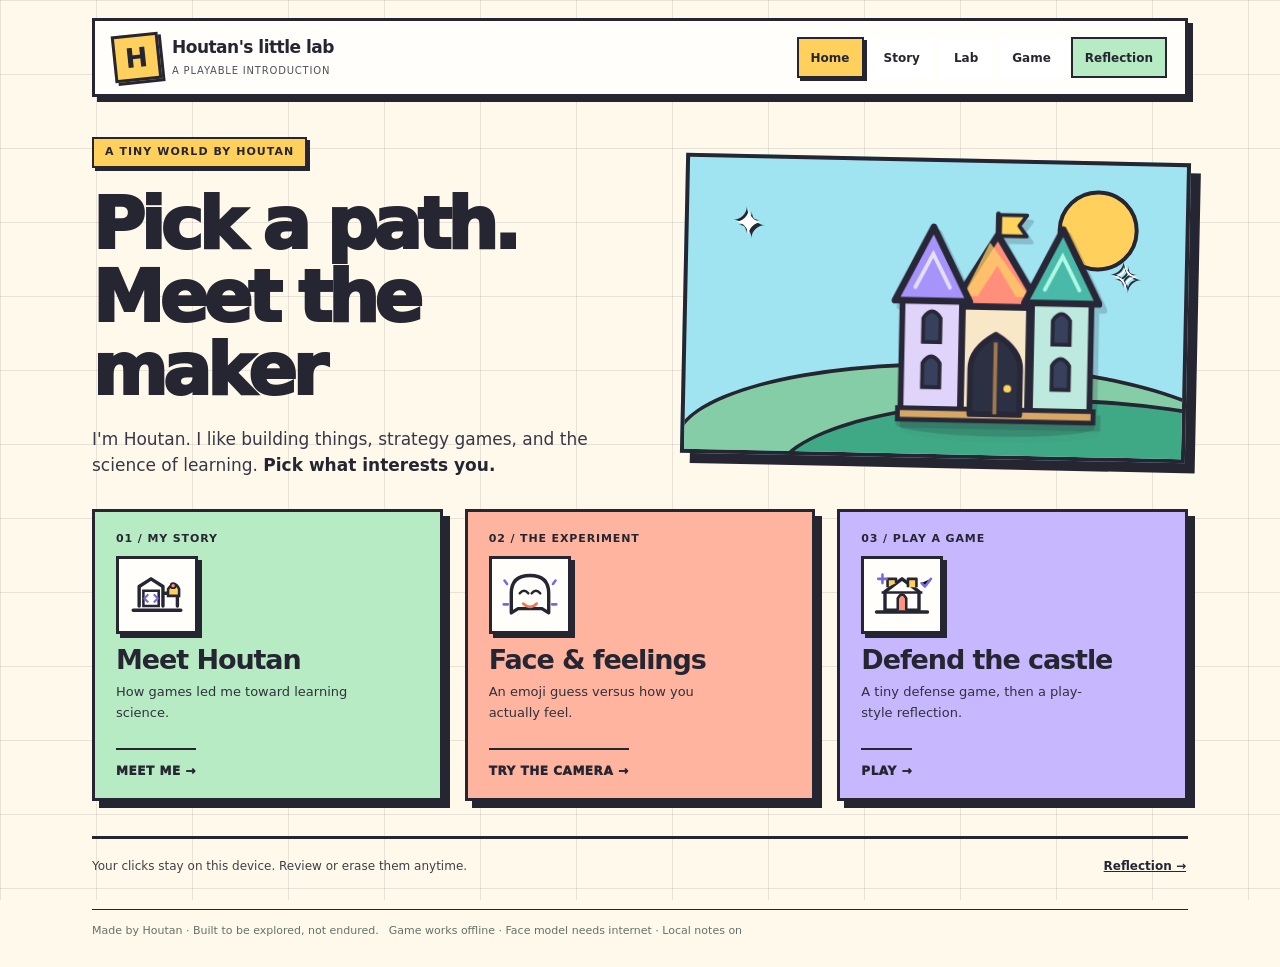
==== index.html @ 11963e97 "Publish Houtan's Little Lab" ====
<!DOCTYPE html>
<html lang="en">
 <head>
  <meta charset="utf-8"/>
  <meta content="width=device-width, initial-scale=1" name="viewport"/>
  <meta content="light" name="color-scheme"/>
  <title>
   Houtan's Little Lab | Play, Explore, Reflect
  </title>
  <!-- Base = tested game/lab styles. Theme = colors, spacing, presentation. -->
  <style>
/* BASE COMPONENTS */
:root {
    --ink:#20302b;
    --muted:#52635b;
    --paper:#f7f5ed;
    --light:#fffef9;
    --forest:#244e41;
    --grass:#6a996a;
    --cream:#fff5d1;
    --gold:#eab75e;
    --pink:#e88977;
    --sky:#bcdfe4;
    --border:#dcded2;
    --shadow:0 18px 45px rgba(36,56,40,.12)
}
* {
    box-sizing:border-box
}
html {
    scroll-behavior:smooth
}
body {
    margin:0;
    color:var(--ink);
    background:var(--paper);
    font:15px/1.5 -apple-system,BlinkMacSystemFont,"Segoe UI",Arial,sans-serif
}
button,a {
    touch-action:manipulation
}
button {
    font:inherit;
    cursor:pointer
}
button:disabled {
    opacity:.5;
    cursor:not-allowed
}
a {
    color:var(--forest);
    text-decoration-thickness:1px;
    text-underline-offset:3px
}
button:focus-visible,a:focus-visible,input:focus-visible {
    outline:3px solid #cd7b52;
    outline-offset:3px
}
button,.door,.small-card {
    transition:transform .16s ease,box-shadow .16s ease,background .16s ease
}
button:hover:not(:disabled),.door:hover {
    transform:translateY(-2px)
}
.serif {
    font-family:Georgia,"Times New Roman",serif
}
.wrap {
    max-width:1120px;
    margin:auto;
    padding:0 24px
}
.top {
    display:flex;
    align-items:center;
    justify-content:space-between;
    padding:20px 0;
    gap:14px
}
.brand {
    display:flex;
    gap:10px;
    align-items:center;
    text-decoration:none;
    color:var(--ink)
}
.monogram {
    width:40px;
    height:40px;
    border:2px solid #244e41;
    background:#e0edcf;
    border-radius:13px 14px 7px 15px;
    display:grid;
    place-items:center;
    font:700 24px Georgia;
    transform:rotate(-5deg)
}
.brand small {
    display:block;
    color:#6d776e;
    font-size:11px;
    letter-spacing:.17em;
    text-transform:uppercase
}
.brand strong {
    font-size:16px
}
.topnav {
    display:flex;
    align-items:center;
    gap:8px;
    flex-wrap:wrap
}
.topnav button {
    background:transparent;
    border:1px solid transparent;
    padding:8px 11px;
    border-radius:10px;
    font-weight:650;
    color:var(--muted);
    font-size:13px
}
.topnav button:hover {
    background:#e8eee3
}
.topnav button.active {
    background:#e2eddc;
    color:var(--forest)
}
.topnav .outline {
    border:1px solid #b9c5b6
}
.screen {
    display:none;
    animation:come .25s ease
}
.screen.active {
    display:block
}
@keyframes come {
    from {
        opacity:0;
        transform:translateY(7px)
    }
    to {
        opacity:1;
        transform:translateY(0)
    }
}
.hint {
    font-size:11px;
    font-weight:750;
    letter-spacing:.16em;
    text-transform:uppercase;
    color:#6a856c
}
.hero {
    display:grid;
    grid-template-columns:1.13fr .87fr;
    gap:18px;
    align-items:center;
    margin:30px 0 22px
}
.hero h1 {
    font:normal clamp(42px,5.5vw,70px)/1.04 Georgia,serif;
    letter-spacing:-.055em;
    margin:11px 0 17px
}
.hero p {
    font-size:17px;
    color:var(--muted);
    max-width:430px;
    margin:0
}
.hero p strong {
    color:var(--ink)
}
.postcard {
    height:215px;
    border:2px solid #376150;
    border-radius:27px 38px 22px 39px;
    background:#b4dbe1;
    position:relative;
    overflow:hidden;
    box-shadow:7px 8px 0 #e7ddba;
    transform:rotate(1.2deg)
}
.postcard .sun {
    position:absolute;
    width:75px;
    height:75px;
    border-radius:50%;
    background:#ffd58b;
    right:39px;
    top:23px;
    box-shadow:0 0 0 12px #ffd58b4a
}
.hill {
    position:absolute;
    width:115%;
    height:170px;
    border-radius:50% 50% 0 0;
    left:-10px;
    bottom:-90px;
    background:#76a879
}
.hill.two {
    left:18%;
    bottom:-112px;
    background:#3e805c
}
.fort {
    position:absolute;
    left:29%;
    bottom:40px;
    width:92px;
    height:86px;
    background:#fbebbe;
    border:3px solid #345b49;
    border-radius:5px 5px 0 0;
    box-shadow:9px 11px 0 #263e34;
    transform:rotate(-2deg)
}
.fort:before {
    content:"";
    position:absolute;
    left:13px;
    top:-25px;
    width:24px;
    height:32px;
    border:3px solid #345b49;
    background:#e99476;
    border-radius:4px
}
.fort:after {
    content:"";
    position:absolute;
    left:49px;
    top:33px;
    width:27px;
    height:47px;
    background:#345b49;
    border-radius:18px 18px 0 0
}
.flag {
    position:absolute;
    left:calc(29% + 80px);
    bottom:130px;
    border-left:3px solid #345b49;
    height:52px
}
.flag:before {
    content:"";
    position:absolute;
    top:0;
    left:0;
    width:38px;
    height:23px;
    background:#ea997d;
    clip-path:polygon(0 0,100% 0,77% 50%,100% 100%,0 100%)
}
.spark {
    position:absolute;
    color:#fff1be;
    font-size:28px;
    text-shadow:0 0 2px #d79e65
}
.spark.s1 {
    top:20px;
    left:16%
}
.spark.s2 {
    top:72px;
    right:11%
}
.cards {
    display:grid;
    grid-template-columns:repeat(3,1fr);
    gap:14px;
    margin:20px 0 12px
}
.door {
    position:relative;
    border:2px solid #425d49;
    border-radius:20px 26px 18px 22px;
    padding:19px 20px 21px;
    text-align:left;
    min-height:226px;
    display:flex;
    flex-direction:column;
    overflow:hidden;
    box-shadow:4px 5px 0 #d7d7c8;
    color:var(--ink)
}
.door.a {
    background:#e8efd6
}
.door.b {
    background:#f9e3d9
}
.door.c {
    background:#e6ecfc
}
.door:hover {
    box-shadow:7px 9px 0 #cfcfba
}
.door .num {
    font:700 12px Georgia;
    color:#4c6257;
    letter-spacing:.09em
}
.door .art {
    font:normal 52px Georgia;
    line-height:1.1;
    height:66px;
    display:flex;
    align-items:center;
    gap:10px
}
.door .art svg {
    width:68px;
    height:60px;
    overflow:visible
}
.door .heading {
    font:normal 28px/1.1 Georgia;
    margin-top:6px;
    letter-spacing:-.035em
}
.door .descr {
    color:#4e5d54;
    font-size:13px;
    margin-top:8px;
    max-width:275px;
    line-height:1.45
}
.door .go {
    font-size:12px;
    font-weight:800;
    margin-top:auto;
    padding-top:16px
}
.footstrip {
    margin:25px 0 32px;
    display:flex;
    align-items:center;
    justify-content:space-between;
    gap:10px;
    border-top:1px solid var(--border);
    padding-top:14px;
    font-size:12px;
    color:#66756b
}
.footstrip button {
    border:none;
    background:none;
    padding:2px;
    text-decoration:underline;
    color:#476455
}
.layout-head {
    margin:18px 0 20px;
    display:flex;
    justify-content:space-between;
    align-items:end;
    gap:12px
}
.layout-head h2 {
    font:normal clamp(36px,4.5vw,53px)/1.05 Georgia;
    margin:7px 0 8px;
    letter-spacing:-.04em
}
.layout-head p {
    color:var(--muted);
    max-width:660px;
    margin:0;
    font-size:14px
}
.pill {
    padding:8px 13px;
    border:1px solid #abc1ad;
    background:#e7eee2;
    border-radius:30px;
    color:#2d5a43;
    font-weight:700;
    font-size:12px
}
.btn {
    display:inline-flex;
    align-items:center;
    justify-content:center;
    gap:8px;
    min-height:42px;
    border-radius:11px;
    padding:10px 17px;
    border:1px solid #2a5444;
    background:#2b604c;
    color:white;
    font-weight:750;
    font-size:13px;
    text-decoration:none
}
.btn:hover {
    background:#184935
}
.btn.secondary {
    background:#fffef9;
    color:#284c3f;
    border:1px solid #9ead9d
}
.btn.pink {
    background:#c76d5b;
    border-color:#b76555
}
.btn.light {
    background:#f2eddc;
    color:#284c3f;
    border-color:#d3d7c7
}
.btn.small {
    min-height:35px;
    padding:7px 12px
}
.actions {
    display:flex;
    flex-wrap:wrap;
    gap:9px;
    align-items:center;
    margin:18px 0
}
.panel {
    background:#fffef9;
    border:1px solid #d8ddd0;
    border-radius:20px;
    padding:24px;
    box-shadow:0 6px 20px #263c2a09
}
.split {
    display:grid;
    grid-template-columns:1fr 1fr;
    gap:15px
}
.storygrid {
    display:grid;
    grid-template-columns:repeat(3,1fr);
    gap:12px
}
.small-card {
    border:2px solid #cbd3c7;
    border-radius:18px;
    background:white;
    padding:18px;
    position:relative
}
.small-card:nth-child(1) {
    background:#e9efdb
}
.small-card:nth-child(2) {
    background:#f7e8d9
}
.small-card:nth-child(3) {
    background:#e4eaf3
}
.small-card h3 {
    font:normal 25px Georgia;
    margin:11px 0 6px
}
.small-card p {
    color:#4f5e54;
    font-size:13px;
    line-height:1.55
}
.small-card .sticker {
    width:48px;
    height:48px;
    border-radius:16px;
    background:#fff9e5;
    border:2px solid #577c63;
    display:grid;
    place-items:center
}
.sticker svg {
    width:32px;
    height:32px
}
.small-card details {
    font-size:13px;
    margin-top:10px
}
.small-card summary {
    font-weight:800;
    color:#365a47;
    cursor:pointer
}
.small-card details p {
    margin-bottom:4px
}
.quote {
    background:#f7f0dc;
    border-left:4px solid #e3ae58;
    border-radius:5px 15px 15px 5px;
    padding:15px 19px;
    margin:18px 0;
    font:normal 19px/1.45 Georgia
}
.labgrid {
    display:grid;
    grid-template-columns:1fr .88fr;
    gap:14px
}
.camera {
    background:#243b36;
    border:6px solid #f1eadb;
    border-radius:19px;
    overflow:hidden;
    position:relative;
    aspect-ratio:4/3;
    min-height:220px;
    display:flex;
    align-items:center;
    justify-content:center;
    color:#c9d9ce
}
.camera video {
    position:absolute;
    inset:0;
    width:100%;
    height:100%;
    object-fit:cover;
    transform:scaleX(-1)
}
.camera canvas {
    position:absolute;
    inset:0;
    width:100%;
    height:100%;
    pointer-events:none
}
.camera .placeholder {
    z-index:1;
    text-align:center;
    padding:35px;
    max-width:290px
}
.camera .placeholder svg {
    width:70px;
    display:block;
    margin:0 auto 14px
}
.camera .tag {
    position:absolute;
    z-index:3;
    left:14px;
    bottom:13px;
    font-size:11px;
    background:#152621e1;
    color:#fff2cf;
    padding:6px 10px;
    border-radius:8px
}
.camera .red {
    width:7px;
    height:7px;
    border-radius:50%;
    background:#eb806d;
    display:inline-block;
    margin-right:6px
}
.choicelist {
    display:flex;
    gap:7px;
    flex-wrap:wrap;
    margin:12px 0
}
.choice {
    border:1px solid #aebbb0;
    background:#fbfcf8;
    color:#315043;
    padding:9px 13px;
    border-radius:12px;
    font-weight:700;
    font-size:13px
}
.choice.active {
    background:#d9e9d6;
    border-color:#5e8e68;
    box-shadow:inset 0 0 0 1px #59845d
}
.observation {
    min-height:90px;
    background:#ecf0e7;
    border-radius:12px;
    padding:15px;
    font-size:13px;
    color:#304a3b
}
.minor {
    font-size:12px;
    color:#62746a
}
.notice {
    font-size:12px;
    color:#516658;
    margin-top:10px
}
.game-grid {
    display:grid;
    grid-template-columns:minmax(0,1fr) 235px;
    gap:12px
}
.gamebox {
    background:#dcebbd;
    border:4px solid #49694b;
    border-radius:20px;
    overflow:hidden;
    position:relative;
    box-shadow:0 7px 0 #cfdbc4
}
.gamebox canvas {
    display:block;
    width:100%;
    aspect-ratio:9/4.65;
    background:#a7ce8b;
    cursor:crosshair
}
.side {
    padding:14px 15px;
    background:#fdf9ec;
    border:1px solid #ddd9c8;
    border-radius:18px
}
.side h3 {
    font:normal 24px Georgia;
    margin:2px 0 9px
}
.towers {
    display:grid;
    grid-template-columns:1fr;
    gap:7px
}
.tower {
    background:#fff;
    border:1.5px solid #b9c7b5;
    border-radius:10px;
    text-align:left;
    padding:8px 10px;
    display:flex;
    align-items:center;
    justify-content:space-between;
    gap:6px
}
.tower.active {
    background:#d5e9c9;
    border-color:#518256;
    box-shadow:inset 0 0 0 1px #518256
}
.tower strong {
    font-size:13px
}
.tower small {
    display:block;
    font-size:11px;
    color:#62756c
}
.counterline {
    display:flex;
    justify-content:space-between;
    gap:10px;
    flex-wrap:wrap;
    font-size:13px;
    font-weight:800;
    margin:8px 2px 14px
}
.counterline span {
    background:#e9f3e0;
    padding:7px 9px;
    border-radius:9px
}
.game-state {
    font-size:12px;
    color:#58705a;
    line-height:1.45;
    min-height:43px;
    margin-top:12px
}
.game-end {
    display:none;
    margin-top:13px;
    background:#fff3cf;
    border-radius:14px;
    padding:16px;
    border:1px solid #e3cf9d
}
.game-end.active {
    display:block
}
.endlabel {
    font-size:11px;
    font-weight:800;
    color:#775b2c;
    letter-spacing:.1em
}
.endtype {
    font:normal 28px Georgia;
    margin:3px 0 6px
}
.reportgrid {
    display:grid;
    grid-template-columns:1fr 1fr;
    gap:13px
}
.metricgrid {
    display:grid;
    grid-template-columns:repeat(3,1fr);
    gap:8px
}
.metric {
    background:#f0f2e8;
    border-radius:12px;
    padding:12px
}
.metric strong {
    display:block;
    font:normal 27px Georgia
}
.metric small {
    color:#627568;
    font-size:11px
}
.bars {
    display:grid;
    gap:10px
}
.barline {
    display:grid;
    grid-template-columns:120px 1fr 45px;
    gap:10px;
    align-items:center;
    font-size:12px
}
.track {
    height:9px;
    background:#e6e8df;
    border-radius:10px;
    overflow:hidden
}
.fill {
    height:100%;
    background:#4c7f62;
    border-radius:10px
}
.log {
    list-style:none;
    margin:0;
    padding:0;
    max-height:300px;
    overflow:auto
}
.log li {
    display:flex;
    gap:10px;
    padding:9px 4px;
    border-bottom:1px solid #e8eadf;
    font-size:12px
}
.time {
    color:#687b6e;
    font-variant-numeric:tabular-nums;
    min-width:47px
}
.labelval {
    color:#344b3c
}
.analysis {
    background:#f6f0dd;
    border:1px solid #e3d6ab;
    border-radius:14px;
    padding:16px;
    margin:16px 0;
    font-size:13px
}
.analysis h3 {
    font:normal 21px Georgia;
    margin:0 0 5px
}
.analysis p {
    margin:6px 0
}
.support {
    display:flex;
    gap:10px;
    flex-wrap:wrap;
    font-size:11px;
    color:#62726a;
    border-top:1px solid var(--border);
    padding:13px 0 28px;
    margin-top:20px
}
.support a {
    color:#506f55
}
.tagchip {
    display:inline-flex;
    border-radius:30px;
    background:#e9eddf;
    padding:4px 9px;
    font-size:11px;
    color:#5b6d5b
}
.hide {
    display:none!important
}
.standout {
    border:2px dashed #82ab89;
    background:#edf4e9;
    padding:12px;
    border-radius:12px;
    font-size:13px
}
.btnbar {
    display:flex;
    gap:9px;
    flex-wrap:wrap;
    align-items:center
}
.readout {
    background:#fff5dc;
    border:1px solid #dfcb9b;
    padding:12px 15px;
    border-radius:13px;
    margin-top:14px;
    font-size:13px
}
@media(max-width:880px) {
    .hero {
        grid-template-columns:1fr
    }
    .postcard {
        display:none
    }
    .cards,.storygrid {
        grid-template-columns:1fr
    }
    .door {
        min-height:180px
    }
    .labgrid,.reportgrid {
        grid-template-columns:1fr
    }
    .game-grid {
        grid-template-columns:1fr
    }
    .towers {
        grid-template-columns:repeat(3,1fr)
    }
    .tower {
        display:block
    }
    .top {
        align-items:start
    }
    .topnav {
        justify-content:flex-end
    }
    .topnav button {
        padding:6px 7px
    }
    .gamebox canvas {
        aspect-ratio:9/5
    }
}
@media(max-width:520px) {
    .wrap {
        padding:0 15px
    }
    .hero {
        margin:20px 0
    }
    .hero h1 {
        font-size:43px
    }
    .hero p {
        font-size:15px
    }
    .top {
        padding:14px 0;
        align-items:center
    }
    .brand small {
        font-size:9px
    }
    .brand strong {
        font-size:12px
    }
    .monogram {
        width:35px;
        height:35px
    }
    .topnav {
        gap:1px
    }
    .topnav button {
        font-size:11px;
        padding:6px 5px
    }
    .cards {
        gap:11px
    }
    .door {
        padding:15px 17px;
        min-height:168px
    }
    .door .art {
        height:48px
    }
    .door .art svg {
        height:44px;
        width:48px
    }
    .door .heading {
        font-size:26px
    }
    .layout-head h2 {
        font-size:38px
    }
    .layout-head {
        display:block
    }
    .storygrid {
        gap:9px
    }
    .small-card {
        padding:15px
    }
    .panel {
        padding:17px
    }
    .metricgrid {
        gap:5px
    }
    .metric {
        padding:9px
    }
    .metric strong {
        font-size:23px
    }
    .barline {
        grid-template-columns:90px 1fr 35px;
        gap:6px;
        font-size:11px
    }
    .towers {
        gap:5px
    }
    .tower {
        padding:7px 4px
    }
    .tower strong {
        font-size:11px
    }
    .tower small {
        font-size:10px
    }
    .counterline {
        font-size:11px
    }
    .footstrip {
        align-items:flex-start
    }
    .support {
        font-size:10px
    }
}
@media(prefers-reduced-motion:reduce) {
    *,*:before,*:after {
        animation:none!important;
        transition:none!important;
        scroll-behavior:auto!important
    }
}
/* Facial expression experiment, the model is deliberately optional. */
.camera .cam-photo {
    position:absolute;
    inset:0;
    width:100%;
    height:100%;
    object-fit:contain;
    background:#253a35
}
.camera.photo-view {
    background:#253a35
}
.photo-pick {
    display:inline-flex;
    align-items:center;
    gap:8px;
    flex-wrap:wrap;
    padding:10px 13px;
    background:#f1eee2;
    border:1px dashed #88a692;
    border-radius:11px;
    font-size:12px;
    font-weight:750;
    color:#315646;
    cursor:pointer
}
.photo-pick small {
    font-size:11px;
    font-weight:400;
    color:#607369
}
.photo-file {
    position:absolute;
    width:1px;
    height:1px;
    opacity:0;
    overflow:hidden;
    clip-path:inset(50%)
}
.photo-pick:focus-within {
    outline:3px solid #cd7b52;
    outline-offset:3px
}
.obsgrid {
    display:grid;
    grid-template-columns:repeat(3,minmax(0,1fr));
    gap:10px;
    margin-top:14px
}
.obsbox {
    border:1px solid var(--border);
    background:#fffdf7;
    border-radius:14px;
    padding:10px 12px
}
.obsbox small {
    display:block;
    color:#617268;
    font-size:11px;
    text-transform:uppercase;
    letter-spacing:.08em;
    margin-bottom:3px
}
.obsbox strong {
    font-size:14px
}
.tower .ico {
    display:inline-grid;
    place-items:center;
    width:28px;
    height:28px;
    border-radius:10px;
    background:#eef4e7;
    border:1px solid #cad8c7;
    margin-right:10px;
    font-size:18px
}
.tower span {
    display:flex;
    align-items:center
}
.expression-card {
    margin-top:10px;
    border:1px solid #b6c9b8;
    border-radius:15px;
    padding:12px 14px;
    background:#eef3e8;
    min-height:76px
}
.expression-main {
    display:flex;
    align-items:center;
    gap:12px
}
.expression-main strong {
    display:block;
    font:normal 18px Georgia,serif;
    color:#284935
}
.expression-main small {
    display:block;
    font-size:11px;
    color:#536b59;
    line-height:1.45;
    margin-top:3px
}
.expression-emoji {
    font-family:'Apple Color Emoji','Segoe UI Emoji','Noto Color Emoji',sans-serif;
    font-size:41px;
    line-height:1.1
}
.expression-bars {
    display:grid;
    gap:5px;
    margin-top:12px
}
.expression-bar {
    display:grid;
    grid-template-columns:75px 1fr 41px;
    gap:8px;
    align-items:center;
    font-size:11px;
    color:#4c6555
}
.expression-bar .rail {
    height:7px;
    border-radius:7px;
    background:#d5dfd1;
    overflow:hidden
}
.expression-bar .rail .barfill {
    height:100%;
    background:#49866b;
    border-radius:7px
}
.expression-bar b {
    text-align:right;
    font-variant-numeric:tabular-nums;
    font-weight:650
}
@media(max-width:650px) {
    .expression-main strong {
        font-size:16px
    }
    .photo-pick {
        width:100%
    }
}
/* v7: quiet editorial shell, expressive game controls; no remote UI assets. */
:root {
    --ink:#26392f;
    --forest:#284f43;
    --paper:#f6f5ef;
    --light:#fffdf9;
    --border:#e0e0d5;
    --shadow:0 12px 32px rgba(43,61,48,.07)
}
body {
    background:linear-gradient(145deg,#faf9f4 0%,#f4f6ef 48%,#f8f4e9 100%);
    color:var(--ink)
}
.wrap {
    max-width:1160px
}
.panel {
    border-radius:16px;
    box-shadow:0 8px 22px #243e2d08
}
.door {
    border-radius:18px;
    box-shadow:2px 3px 0 #e0e2d8;
    min-height:215px
}
.door:hover {
    box-shadow:4px 6px 0 #d7dbcf
}
.postcard {
    transform:none;
    border-radius:21px;
    box-shadow:5px 6px 0 #e8e5d6
}
.layout-head {
    margin-bottom:16px
}
.layout-head h2 {
    letter-spacing:-.045em
}
.counterline {
    justify-content:flex-start;
    gap:8px;
    margin:4px 0 12px
}
.counterline span {
    border:1px solid #d3decc;
    background:#edf3e7;
    padding:7px 11px;
    font-size:12px;
    font-weight:700
}
.counterline b {
    font-variant-numeric:tabular-nums
}
.game-grid {
    grid-template-columns:minmax(0,1fr) 290px;
    gap:17px;
    align-items:start
}
.gamebox {
    border:2px solid #577a62;
    border-radius:15px;
    box-shadow:0 5px 0 #d2dccb;
    background:#a9ca90;
    overflow:hidden;
    position:relative
}
.gamebox canvas {
    aspect-ratio:900/465;
    cursor:crosshair
}
.side {
    background:#fffdf8;
    border:1px solid #dcded1;
    border-radius:15px;
    padding:17px
}
.side h3 {
    font:normal 23px/1.15 Georgia;
    margin:5px 0 13px
}
.towers {
    gap:9px
}
.tower {
    min-height:78px;
    display:flex;
    text-align:left;
    border:1.5px solid #d5dccc;
    border-radius:13px;
    padding:8px 10px;
    background:#fff;
    color:#254838;
    box-shadow:0 2px 0 #e9eadf;
    gap:8px
}
.tower:hover {
    border-color:#77977d;
    background:#f8fbf4
}
.tower.active {
    background:#ecf4e7;
    border:2px solid #367c64;
    box-shadow:0 0 0 3px #cfe3d2
}
.tower .tower-body {
    display:flex;
    gap:9px;
    align-items:center;
    min-width:0;
    flex:1
}
.tower .tower-copy {
    display:flex;
    flex-direction:column;
    align-items:flex-start;
    gap:2px
}
.tower strong {
    font:700 13px/1.2 -apple-system,BlinkMacSystemFont,"Segoe UI",Arial,sans-serif
}
.tower small {
    font-size:11px;
    line-height:1.3;
    color:#667868
}
.tower .price {
    display:block;
    font-weight:800;
    font-size:13px;
    background:#f1ead6;
    border-radius:14px;
    padding:5px 8px;
    min-width:39px;
    text-align:center
}
.tower .price:before {
    content:'● ';
    color:#bf8a37;
    font-size:11px
}
.tower .tower-art {
    width:55px;
    height:58px;
    object-fit:contain;
    flex:0 0 55px;
    filter:drop-shadow(0 3px 2px #43544118)
}
.tower.unaffordable {
    background:#f8f7f3;
    opacity:.79
}
.tower.unaffordable .price {
    background:#eee5df;
    color:#8f6553
}
.tower.unaffordable:hover {
    opacity:1;
    border-color:#d29b78
}
.tower .ico {
    display:none
}
.game-state {
    padding:11px 12px;
    background:#f0f4ea;
    border-radius:10px;
    min-height:0;
    margin:12px 0 4px;
    color:#435f4d;
    font-size:12px;
    line-height:1.45
}
.game-tutorial {
    display:grid;
    grid-template-columns:repeat(3,minmax(0,1fr));
    gap:7px;
    margin:3px 0 12px
}
.guide-step {
    display:flex;
    gap:8px;
    align-items:center;
    border:1px solid #d9ded2;
    background:#fffdf8;
    border-radius:11px;
    padding:9px 10px;
    color:#667569;
    min-height:47px
}
.guide-step .step-num {
    display:grid;
    place-items:center;
    flex:0 0 23px;
    width:23px;
    height:23px;
    border-radius:50%;
    border:1px solid #c6d3c1;
    font-size:11px;
    font-weight:800;
    background:#f1f3eb
}
.guide-step .step-label {
    font-size:12px;
    font-weight:700;
    line-height:1.25
}
.guide-step.current {
    background:#ebf3e8;
    border-color:#79a087;
    color:#265944
}
.guide-step.current .step-num {
    background:#386a56;
    color:white;
    border-color:#386a56
}
.guide-step.done {
    color:#376e56
}
.guide-step.done .step-num {
    background:#d9ead9;
    color:#275a45;
    border-color:#a8c9ad
}
.gamebox .asset-loading {
    position:absolute;
    inset:0;
    display:none;
    align-items:center;
    justify-content:center;
    gap:11px;
    background:#f0f2e9ef;
    color:#3a5b49;
    font-weight:700;
    font-size:13px;
    z-index:5
}
.gamebox .asset-loading.active {
    display:flex
}
.spinner {
    display:inline-block;
    width:17px;
    height:17px;
    border:2px solid #bccbb8;
    border-top-color:#3b7b61;
    border-radius:50%;
    animation:spinning .75s linear infinite;
    flex:0 0 17px
}
@keyframes spinning {
    to {
        transform:rotate(360deg)
    }
}
.gamebox .map-tip {
    pointer-events:none;
    position:absolute;
    bottom:10px;
    left:10px;
    right:10px;
    margin:0 auto;
    width:max-content;
    max-width:calc(100% - 20px);
    background:#213e32e9;
    color:#f9f7e9;
    padding:6px 13px;
    border-radius:9px;
    font-size:11px;
    font-weight:650;
    box-shadow:0 3px 8px #0002
}
.pad-controls {
    display:flex;
    align-items:center;
    gap:7px;
    flex-wrap:wrap;
    margin:13px 0 5px
}
.pad-controls label {
    color:#5c715f;
    font-size:12px;
    font-weight:700
}
.pad-controls button {
    min-height:40px;
    min-width:40px;
    border:1px solid #a4bd9b;
    background:#fffdf8;
    border-radius:10px;
    color:#325946;
    font-weight:800;
    padding:8px 12px
}
.pad-controls button:focus-visible,.pad-controls button:hover {
    background:#e7f2e2;
    border-color:#56866b
}
.pad-controls button.occupied {
    opacity:.58;
    background:#e7e8e1
}
.game-actions-hint {
    font-size:11px;
    color:#607166;
    margin:9px 2px 0
}
.statusline {
    display:flex;
    gap:7px;
    align-items:center;
    font-size:12px;
    color:#5c7564;
    margin-top:9px
}
.status-dot {
    width:7px;
    height:7px;
    border-radius:50%;
    background:#5d9777;
    flex:none
}
.status-dot.busy {
    background:#ca965a;
    animation:pulse 1.2s ease infinite
}
@keyframes pulse {
    50% {
        opacity:.4
    }
}
.global-toast {
    position:fixed;
    z-index:100;
    bottom:24px;
    right:24px;
    max-width:min(390px,calc(100vw - 32px));
    background:#254637;
    color:#fffdf3;
    padding:13px 18px;
    border-radius:11px;
    border:1px solid #52856b;
    box-shadow:0 14px 35px #223f3333;
    font-weight:650;
    font-size:13px;
    opacity:0;
    transform:translateY(15px);
    pointer-events:none;
    transition:opacity .17s,transform .17s
}
.global-toast.show {
    opacity:1;
    transform:translateY(0)
}
.global-toast.warn {
    background:#6d4633;
    border-color:#c08a60
}
.coin-flash {
    animation:coinWarn .5s ease
}
@keyframes coinWarn {
    0%,100% {
        transform:translateX(0)
    }
    25% {
        transform:translateX(-4px)
    }
    75% {
        transform:translateX(4px)
    }
}
.model-loading {
    display:none;
    align-items:center;
    gap:10px;
    background:#fff8e9;
    border:1px solid #eed8b0;
    border-radius:12px;
    padding:13px 15px;
    margin:12px 0 0;
    color:#755c35;
    font-size:12px
}
.model-loading.active {
    display:flex
}
.model-loading strong {
    display:block;
    font-size:13px
}
.model-loading small {
    color:#7d7055;
    display:block;
    margin-top:3px
}
.camera.busy .placeholder {
    opacity:.7
}
.photo-pick {
    border-radius:11px
}
.expression-card {
    background:#f0f4ed
}
.obsgrid {
    grid-template-columns:repeat(3,minmax(0,1fr))
}
@media(max-width:900px) {
    .game-grid {
        grid-template-columns:1fr
    }
    .towers {
        grid-template-columns:repeat(3,minmax(0,1fr))
    }
    .tower {
        padding:7px;
        min-height:83px
    }
    .tower .tower-body {
        gap:6px
    }
    .tower .tower-art {
        width:48px;
        height:52px;
        flex-basis:48px
    }
    .tower .price {
        padding:4px 6px
    }
    .side {
        padding:15px
    }
    .pad-controls button {
        min-width:43px;
        min-height:43px
    }
}
@media(max-width:600px) {
    .layout-head h2 {
        font-size:34px
    }
    .layout-head .pill {
        margin-top:11px;
        display:inline-flex
    }
    .game-tutorial {
        gap:4px
    }
    .guide-step {
        padding:7px 6px;
        gap:5px
    }
    .guide-step .step-label {
        font-size:10.5px
    }
    .guide-step .step-num {
        width:21px;
        height:21px;
        flex-basis:21px
    }
    .side h3 {
        font-size:21px
    }
    .towers {
        grid-template-columns:1fr;
        gap:7px
    }
    .tower {
        min-height:66px;
        display:flex;
        padding:5px 10px
    }
    .tower .tower-art {
        width:49px;
        height:53px;
        flex-basis:49px
    }
    .tower .tower-copy {
        gap:1px
    }
    .tower strong {
        font-size:13px
    }
    .tower small {
        font-size:11px
    }
    .pad-controls {
        gap:5px
    }
    .pad-controls label {
        width:100%
    }
    .pad-controls button {
        min-width:39px;
        min-height:42px;
        padding:8px 9px
    }
    .gamebox {
        border-width:1px
    }
    .gamebox canvas {
        aspect-ratio:900/465
    }
    .global-toast {
        left:16px;
        right:16px;
        bottom:18px;
        max-width:none
    }
    .obsgrid {
        grid-template-columns:repeat(2,minmax(0,1fr))
    }
    .obsbox:last-child {
        grid-column:span 2
    }
}
@media(max-width:900px) {
    .game-grid {
        display:flex;
        flex-direction:column
    }
    .game-grid .side {
        order:0;
        width:100%
    }
    .game-grid>div:first-child {
        order:1;
        width:100%
    }
    .side #startWave {
        display:none
    }
    .mobile-wave-action {
        display:flex!important;
        gap:9px;
        margin:13px 0 4px
    }
    .mobile-wave-action .btn {
        flex:1;
        min-height:47px
    }
}
@media(min-width:901px) {
    .mobile-wave-action {
        display:none!important
    }
}
@media(prefers-reduced-motion:reduce) {
    .spinner,.status-dot.busy {
        animation:none!important
    }
}
/* v8: diagnostic strip, intentionally separate from the three-door story. */
.diag-panel {
    margin:16px 0 4px;
    padding:23px;
    border:1px solid #d7dfd4;
    border-radius:22px;
    background:#fffefa;
    box-shadow:0 5px 18px #263c2a08
}
.diag-heading {
    display:flex;
    align-items:end;
    justify-content:space-between;
    gap:18px;
    margin-bottom:14px
}
.diag-heading h3 {
    font-size:29px;
    letter-spacing:-.025em;
    font-weight:normal;
    margin:4px 0 2px
}
.diag-heading p {
    margin:0;
    max-width:600px
}
.diag-actions {
    display:flex;
    flex-direction:column;
    gap:4px;
    min-width:165px
}
.diag-actions label {
    font-size:11px;
    font-weight:750;
    color:#506757
}
.diag-actions select {
    background:#f4f6ef;
    border:1px solid #bccab8;
    color:#294a3c;
    font:600 13px inherit;
    font-family:inherit;
    font-size:13px;
    padding:9px;
    border-radius:9px
}
.diag-predictions {
    display:grid;
    grid-template-columns:1fr 1fr .65fr;
    gap:10px;
    margin-bottom:13px
}
.diag-predictions>div {
    border:1px solid #e1e3d7;
    background:#f7f8f0;
    border-radius:11px;
    padding:10px 12px
}
.diag-predictions small {
    display:block;
    font-size:10px;
    color:#64756a;
    margin-bottom:3px
}
.diag-predictions strong {
    font-size:16px;
    color:#2a4c3b
}
.diag-layout {
    display:grid;
    grid-template-columns:minmax(0,.95fr) minmax(0,1.15fr);
    gap:14px
}
.diag-breakdown,.diag-chart-box {
    min-width:0;
    border:1px solid #e1e3d8;
    border-radius:13px;
    padding:13px;
    background:#fff
}
.diag-table-head,.diagrow {
    display:grid;
    grid-template-columns:minmax(105px,1.2fr) minmax(75px,1fr) minmax(75px,1fr);
    gap:9px;
    align-items:center
}
.diag-table-head {
    font-size:10px;
    letter-spacing:.04em;
    text-transform:uppercase;
    color:#66746b;
    border-bottom:1px solid #e9eae2;
    padding-bottom:8px;
    margin-bottom:5px;
    font-weight:700
}
.diagrow {
    padding:5px 0;
    font-size:12px;
    border-bottom:1px solid #f2f2ec
}
.diagrow:last-child {
    border:0
}
.diagrow.anger-row {
    background:#fff5ed;
    border-radius:6px;
    padding:7px 5px;
    margin:0 -5px
}
.diagrow .diagside {
    display:flex;
    align-items:center;
    justify-content:space-between;
    gap:5px;
    white-space:nowrap;
    font-variant-numeric:tabular-nums
}
.diagrow .meter {
    height:5px;
    flex:1;
    background:#e8ebe4;
    overflow:hidden;
    border-radius:10px
}
.diagrow .meter i {
    height:100%;
    display:block;
    background:#c9805d;
    border-radius:10px
}
.diagrow .diagside.is-smooth .meter i {
    background:#3e8c73
}
.diagrow .diagside b {
    min-width:27px;
    text-align:right;
    font-size:11px
}
.diag-chart-title {
    display:flex;
    align-items:center;
    justify-content:space-between;
    gap:10px;
    font-size:12px
}
.diag-chart-title span {
    font-size:10px;
    color:#5d7165;
    white-space:nowrap
}
.raw-dot,.smooth-dot {
    display:inline-block;
    width:7px;
    height:7px;
    border-radius:50%;
    background:#c9805d;
    margin:0 4px 0 8px
}
.smooth-dot {
    background:#3e8c73
}
.diag-chart-box canvas {
    display:block;
    width:100%;
    height:auto;
    aspect-ratio:820/226;
    margin:10px 0 3px
}
.diag-chart-box .minor {
    line-height:1.5;
    margin:8px 0 0
}
.diag-lower {
    border-top:1px solid #e7e9df;
    margin-top:14px;
    padding-top:13px;
    display:flex;
    justify-content:space-between;
    gap:12px;
    align-items:center;
    flex-wrap:wrap
}
.diag-mark {
    display:flex;
    align-items:center;
    gap:10px;
    flex-wrap:wrap
}
.diag-mark label {
    font-size:12px;
    display:flex;
    align-items:center;
    gap:7px
}
.diag-mark input {
    width:16px;
    height:16px;
    accent-color:#315c49
}
.diag-mark small {
    font-size:11px;
    color:#5b7264
}
.diag-export {
    display:flex;
    align-items:center;
    gap:8px;
    flex-wrap:wrap
}
.diag-privacy {
    font-size:11px;
    line-height:1.5;
    color:#64766a;
    margin:11px 0 0
}
@media(max-width:880px) {
    .diag-layout {
        grid-template-columns:1fr
    }
    .diag-panel {
        padding:17px
    }
}
@media(max-width:560px) {
    .diag-heading {
        align-items:stretch;
        flex-direction:column
    }
    .diag-predictions {
        grid-template-columns:1fr 1fr
    }
    .diag-predictions>div:last-child {
        grid-column:1/-1
    }
    .diag-table-head,.diagrow {
        grid-template-columns:minmax(88px,1.2fr) minmax(64px,1fr) minmax(64px,1fr);
        gap:7px
    }
    .diagrow .diagside .meter {
        display:none
    }
    .diag-row {
        font-size:11px
    }
    .diag-lower {
        align-items:stretch
    }
    .diag-mark,.diag-export {
        width:100%
    }
    .diag-mark small {
        display:block;
        width:100%
    }
}

</style>
  <style>
/* NEO-BRUTALIST SKIN */
/*
 * HOUTAN'S LITTLE LAB — NEOBRUTALIST GAME SKIN
 * ------------------------------------------------------------
 * Start here when changing the look of the project.
 * 1. COLORS      : :root tokens
 * 2. COMPONENTS  : panels, cards, buttons
 * 3. GAME        : HUD, shop, map, tutorial
 * 4. RESPONSIVE  : bottom of this file
 * No fonts or artwork are fetched from the internet.
 */
:root {
  --ink: #252632;
  --muted: #50515e;
  --paper: #fff9ec;
  --light: #fffefa;
  --forest: #252632;
  --border: #252632;
  --gold: #ffd15c;
  --pink: #ff947e;
  --sky: #9fe4f1;
  --lilac: #c7b7ff;
  --mint: #b7ebc3;
  --white: #ffffff;
  --outline: 3px solid var(--ink);
  --shadow: 6px 6px 0 var(--ink);
}
*, *::before, *::after { box-sizing: border-box; }
html { scroll-behavior: smooth; }
body {
  margin: 0;
  font-family: 'Trebuchet MS', 'Segoe UI', system-ui, sans-serif;
  color: var(--ink);
  background-color: var(--paper);
  background-image: radial-gradient(#dcdbc9 0.85px, transparent 0.85px);
  background-size: 23px 23px;
  line-height: 1.5;
}
main { min-height: 68vh; }
button { font-family: inherit; }
button:focus-visible, a:focus-visible, input:focus-visible, summary:focus-visible {
  outline: 4px solid #5b59dd;
  outline-offset: 4px;
}
a { color: #34339c; }
.wrap { max-width: 1160px; padding-inline: clamp(16px, 3.5vw, 32px); }
.skip-link { position:absolute; left:12px; top:-120px; z-index:999; background:var(--gold); border:var(--outline); padding:12px; }
.skip-link:focus { top:12px; }
.serif { font-family: 'Trebuchet MS','Segoe UI',system-ui,sans-serif; font-weight: 900; }
.screen { animation: pop-in .18s ease both; }
@keyframes pop-in { from { opacity:0; transform:translateY(5px); } to { opacity:1; transform:translateY(0); } }

/* Navigation: one row on desktop; comfortably tappable on mobile. */
.top {
  margin-top: 18px; padding: 13px 18px;
  background: var(--light); border: var(--outline);
  box-shadow: 5px 5px 0 var(--ink);
  border-radius: 0; gap:16px;
}
.brand { gap: 12px; }
.monogram {
  width:47px; height:47px; display:grid; place-items:center;
  font: 900 27px/1 system-ui,sans-serif;
  color:var(--ink); background:var(--gold);
  border: var(--outline); border-radius: 0;
  box-shadow: 3px 3px 0 var(--ink);
  transform: rotate(-6deg);
}
.brand strong { font: 900 17px/1.15 'Trebuchet MS',system-ui,sans-serif; letter-spacing:-.03em; }
.brand small { margin-top:4px; color:var(--muted); font-size:10px; letter-spacing:.08em; }
.topnav { gap:6px; }
.topnav button {
  min-height:41px; background:#fff; color:var(--ink);
  border:2px solid transparent; border-radius:0;
  font-size:12px; font-weight:900; padding:8px 12px;
}
.topnav button:hover { background:#f0eefe; border-color:var(--ink); transform:translateY(-1px); }
.topnav button.active { background:var(--gold); color:var(--ink); border-color:var(--ink); box-shadow: 3px 3px 0 var(--ink); }
.topnav .outline { background:var(--mint); border:2px solid var(--ink); }

/* Hero and three paths */
.hero { margin: 40px 0 26px; grid-template-columns: 1.05fr .95fr; gap:32px; }
.hint {
  display:inline-block; color:var(--ink);
  font-size:11px; font-weight:900; letter-spacing:.095em;
  text-transform:uppercase;
}
.hero .hint { background:var(--gold); border:2px solid var(--ink); padding:5px 11px; box-shadow: 3px 3px 0 var(--ink); }
.hero h1 { font-family:'Trebuchet MS',system-ui,sans-serif; font-weight:950; font-size:clamp(46px,5.7vw,72px); line-height:1.02; letter-spacing:-.065em; margin:20px 0 18px; }
.hero h1 span { color:#ef775a !important; }
.hero p { color:#373845; font-size:17px; line-height:1.55; max-width:515px; }
.postcard {
  height:300px; transform:rotate(1.2deg); overflow:hidden;
  border:4px solid var(--ink); border-radius:0;
  background:#a0e3f1; box-shadow:10px 10px 0 var(--ink);
}
.postcard .sun { width:81px; height:81px; right:47px; top:25px; background:var(--gold); box-shadow:none; border:4px solid var(--ink); }
.hill { background:#84cda6; border:4px solid var(--ink); bottom:-78px; }
.hill.two { background:#3fa985; bottom:-112px; }
.hero-castle {
  position:absolute; z-index:2; display:block; height:236px; width:auto;
  left:41%; bottom:14px; filter: drop-shadow(5px 6px 0 rgba(37,38,50,.2));
  image-rendering:auto;
}
.postcard .spark { color:#fff; font-size:36px; text-shadow:3px 3px 0 var(--ink),-2px -2px 0 var(--ink); }
.postcard .spark.s1 { top:38px; left:9%; }
.postcard .spark.s2 { top:85px; right:9%; }
.cards { gap:22px; margin:30px 0 16px; }
.door {
  min-height:274px; padding:19px 20px 18px; border:var(--outline);
  border-radius:0; box-shadow:7px 7px 0 var(--ink);
  transition:transform .13s ease,box-shadow .13s ease;
}
.door.a { background:var(--mint); }
.door.b { background:var(--pink); }
.door.c { background:var(--lilac); }
.door:hover { transform:translate(-2px,-2px); box-shadow:9px 9px 0 var(--ink); }
.door:active { transform:translate(4px,4px); box-shadow:2px 2px 0 var(--ink); }
.door .num { font:900 11px/1.25 system-ui,sans-serif; color:var(--ink); letter-spacing:.08em; }
.door .art { height:77px; margin-top:6px; }
.door .art svg { width:79px; height:71px; }
.door .heading { font:900 27px/1.08 'Trebuchet MS',system-ui,sans-serif; margin:8px 0 0; letter-spacing:-.04em; }
.door .descr { color:#30313c; font-size:13px; line-height:1.55; }
.door .go { color:var(--ink); font-size:12px; font-weight:950; border-top:2px solid var(--ink); margin-top:auto; padding-top:12px; letter-spacing:.045em; }
.footstrip { border-top:3px solid var(--ink); padding-top:16px; color:#3f4048; margin-top:35px; }
.footstrip button { color:var(--ink); font-weight:800; }

/* Headings and the UI building blocks */
.layout-head { margin:34px 0 22px; align-items:center; }
.layout-head h2 { font:900 clamp(34px,4.3vw,52px)/1.08 'Trebuchet MS',system-ui,sans-serif; letter-spacing:-.055em; margin:9px 0; }
.layout-head p { font-size:14px; color:#4c4d59; line-height:1.6; }
.pill { background:var(--gold); color:var(--ink); border:2px solid var(--ink); box-shadow:3px 3px 0 var(--ink); border-radius:0; font-weight:900; font-size:11px; padding:8px 12px; white-space:nowrap; }
.btn {
  border:3px solid var(--ink); box-shadow:4px 4px 0 var(--ink);
  border-radius:0; min-height:46px; background:var(--gold); color:var(--ink);
  font-size:13px; font-weight:900; padding:10px 16px;
  transition:transform .12s ease,box-shadow .12s ease,background .12s ease;
}
.btn:hover:not(:disabled) { background:#ffe495; transform:translate(-1px,-1px); box-shadow:5px 5px 0 var(--ink); }
.btn:active:not(:disabled) { transform:translate(3px,3px); box-shadow:1px 1px 0 var(--ink); }
.btn.secondary { background:var(--white); color:var(--ink); border:3px solid var(--ink); }
.btn.light { background:var(--lilac); color:var(--ink); border:3px solid var(--ink); }
.btn.pink { background:var(--pink); color:var(--ink); border:3px solid var(--ink); }
.btn.small { min-height:42px; padding:8px 11px; }
.btn:disabled { box-shadow:none; opacity:.55; cursor:not-allowed; }
.actions { gap:13px; margin:25px 0; }
.panel, .small-card, .diag-panel, .side {
  background:var(--light); border:3px solid var(--ink);
  border-radius:0; box-shadow:var(--shadow);
}
.panel { padding:22px; }
.storygrid { gap:18px; }
.small-card { padding:20px; }
.small-card:nth-child(1) { background:#e4f5db; }
.small-card:nth-child(2) { background:#fff0db; }
.small-card:nth-child(3) { background:#e2e2ff; }
.small-card h3 { font:900 22px/1.15 'Trebuchet MS',system-ui,sans-serif; }
.small-card p { color:#43454d; line-height:1.5; }
.small-card .sticker { border:2px solid var(--ink); background:var(--white); border-radius:0; box-shadow:3px 3px 0 var(--ink); }
.small-card summary { color:var(--ink); }
.quote { background:var(--gold); border:3px solid var(--ink); border-left:9px solid var(--ink); border-radius:0; padding:15px; font:900 18px/1.45 'Trebuchet MS',system-ui,sans-serif; }
.tagchip { background:var(--mint); border:2px solid var(--ink); color:var(--ink); border-radius:0; }

/* Face lab; technical controls stay visually secondary until opened. */
.labgrid { grid-template-columns:minmax(0,1.1fr) minmax(310px,.9fr); gap:21px; }
.camera { border:3px solid var(--ink); background:#232735; border-radius:0; min-height:215px; }
.camera .tag { border:2px solid #fff; border-radius:0; font-weight:800; }
.choice { border:2px solid var(--ink); border-radius:0; background:#fff; color:var(--ink); min-height:43px; font-weight:800; }
.choice.active { background:var(--gold); border-color:var(--ink); box-shadow:3px 3px 0 var(--ink); }
.observation, .readout, .expression-card { border:2px solid var(--ink); background:#f0eaff; border-radius:0; color:var(--ink); }
.expression-card { background:#fff8df; }
.readout { background:#c9ece4; }
.obsbox { background:#fff; border:2px solid var(--ink); border-radius:0; }
.diag-disclosure { border:3px solid var(--ink); background:var(--light); border-radius:0; box-shadow:5px 5px 0 var(--ink); margin:24px 0 16px; }
.diag-disclosure > summary { color:var(--ink); font-weight:800; padding:15px 19px; }
.diag-disclosure > summary small { color:#52535b; }
.diag-disclosure .diag-panel { border:0; border-top:3px solid var(--ink); border-radius:0; box-shadow:none; padding:21px; }
.fold-panel { border:3px solid var(--ink); border-radius:0; box-shadow:5px 5px 0 var(--ink); }
.fold-panel summary { color:var(--ink); }

/* Castle defense: shop -> numbered pads -> wave. */
.counterline { gap:10px; margin-bottom:18px; }
.counterline span { background:#fff; border:2px solid var(--ink); border-radius:0; padding:9px 14px; box-shadow:3px 3px 0 var(--ink); font-size:13px; }
.counterline span:first-child { background:var(--gold); }
.counterline span:nth-child(2) { background:var(--pink); }
.counterline span:nth-child(3) { background:var(--sky); }
.counterline span:nth-child(4) { background:var(--mint); }
.game-tutorial { gap:10px; margin:19px 0; }
.guide-step { background:var(--white); border:2px solid var(--ink); border-radius:0; padding:9px 13px; box-shadow:3px 3px 0 #3b3c47; }
.guide-step.current { background:var(--gold); }
.guide-step.done { background:var(--mint); }
.step-num { background:var(--ink); color:#fff; border-radius:0; font-weight:900; }
.game-grid { grid-template-columns:minmax(0,1fr) 284px; gap:17px; align-items:start; }
.gamebox { background:#b3e5bc; border:4px solid var(--ink); border-radius:0; box-shadow:7px 7px 0 var(--ink); }
.gamebox canvas { aspect-ratio:900/465; background:#b6efbd; cursor:crosshair; }
.map-tip { background:var(--white); color:var(--ink); border:2px solid var(--ink); border-radius:0; font-size:11px; font-weight:900; box-shadow:3px 3px 0 var(--ink); }
.pad-controls { margin:15px 0 6px; }
.pad-controls label { font-weight:900; color:var(--ink); }
.pad-controls button { min-width:44px; min-height:44px; border:2px solid var(--ink); border-radius:0; color:var(--ink); background:var(--white); font-weight:900; box-shadow:2px 2px 0 var(--ink); }
.pad-controls button:hover { background:var(--gold); }
.game-actions-hint { color:#50515b; }
.side { padding:19px 15px; background:#fff4d7; }
.side h3 { font:900 23px/1.1 'Trebuchet MS',system-ui,sans-serif; margin:5px 0 18px; }
.towers { gap:10px; }
.tower { background:#fff; border:2px solid var(--ink); border-radius:0; min-height:76px; padding:8px; box-shadow:3px 3px 0 var(--ink); }
.tower:hover { background:#f5f0ff; }
.tower.active { background:var(--mint); border:3px solid var(--ink); box-shadow:4px 4px 0 var(--ink); }
.tower:active { box-shadow:1px 1px 0 var(--ink); transform:translate(2px,2px); }
.tower .tower-art { width:50px; height:59px; }
.tower .price { background:var(--gold); color:var(--ink); border:2px solid var(--ink); border-radius:0; padding:5px 7px; }
.tower small { color:#4d505a; }
.game-state { color:var(--ink); background:#fff; border:2px dashed var(--ink); padding:10px; min-height:52px; font-size:12px; }
.statusline { color:#494954; }
.game-end { background:var(--lilac); border:3px solid var(--ink); border-radius:0; box-shadow:5px 5px 0 var(--ink); padding:18px; }
.endlabel { color:var(--ink); }
.endtype { font:900 25px/1.15 'Trebuchet MS',system-ui,sans-serif; }
.asset-loading { background:#fff8df; border:2px solid var(--ink); color:var(--ink); border-radius:0; }
.global-toast { border:3px solid var(--ink); box-shadow:5px 5px 0 var(--ink); border-radius:0; background:var(--gold); color:var(--ink); }
.global-toast.warn { background:var(--pink); }

/* Reflection gets one clear takeaway and collapsible technical details. */
.reportgrid { gap:21px; }
.metricgrid { gap:14px; }
.metric { background:var(--sky); border:3px solid var(--ink); box-shadow:4px 4px 0 var(--ink); border-radius:0; padding:14px; }
.metric:nth-child(2) { background:var(--lilac); }
.metric:nth-child(3) { background:var(--mint); }
.metric strong { font:900 30px/1.1 'Trebuchet MS',system-ui,sans-serif; }
.metric small { color:var(--ink); font-weight:700; }
.analysis { background:#ffedb6; color:var(--ink); border:3px solid var(--ink); border-radius:0; box-shadow:5px 5px 0 var(--ink); padding:16px; }
.analysis h3 { font:900 21px/1.15 'Trebuchet MS',system-ui,sans-serif; }
.track { background:#fff; border:2px solid var(--ink); border-radius:0; height:14px; }
.fill { background:#7768df; border-radius:0; }
.log li { border-bottom:2px dashed #a7a7ad; }

@media (max-width:950px) {
  .hero { gap:22px; }
  .game-grid { grid-template-columns:minmax(0,1fr) 250px; }
  .labgrid { grid-template-columns:1fr; }
}
@media (max-width:800px) {
  .top { flex-wrap:wrap; }
  .topnav { width:100%; justify-content:space-between; }
  .hero { grid-template-columns:1fr; margin:29px 0; }
  .postcard { display:none; }
  .cards { grid-template-columns:1fr; gap:14px; }
  .door { min-height:0; padding:18px 19px; }
  .door .art { height:61px; }
  .door .art svg { width:62px; height:57px; }
  .door .heading { font-size:25px; }
  .door .go { padding-top:10px; }
  .storygrid { grid-template-columns:1fr; }
  .game-grid { display:flex; flex-direction:column; }
  .game-grid > aside { order:-1; width:100%; }
  .game-grid > div { width:100%; }
  .towers { grid-template-columns:repeat(3,minmax(0,1fr)); }
  .tower { display:flex; min-width:0; }
  .tower-body { min-width:0; }
  .tower-copy { min-width:0; }
  .tower .tower-art { width:44px; height:54px; }
  .reportgrid { grid-template-columns:1fr; }
}
@media (max-width:550px) {
  .wrap { padding-inline:14px; }
  .top { padding:12px; margin-top:12px; gap:10px; }
  .brand strong { font-size:16px; }
  .brand small { display:none; }
  .monogram { width:38px; height:38px; font-size:23px; }
  .topnav { display:grid; grid-template-columns:repeat(5,minmax(0,1fr)); gap:3px; }
  .topnav button { font-size:11px; padding:8px 1px; min-width:0; min-height:40px; }
  .hero { margin:24px 0; }
  .hero h1 { font-size:clamp(39px,11.5vw,55px); }
  .hero p { font-size:15px; }
  .door .art { display:none; }
  .door .heading { margin-top:14px; }
  .layout-head { margin:25px 0 19px; flex-wrap:wrap; }
  .layout-head h2 { font-size:clamp(32px,9.2vw,42px); }
  .panel,.small-card { padding:17px; }
  .game-tutorial { gap:6px; }
  .guide-step { padding:7px 5px; }
  .step-label { font-size:10px; }
  .counterline { display:grid; grid-template-columns:repeat(2,minmax(0,1fr)); }
  .counterline span { padding:7px 8px; }
  .towers { gap:6px; }
  .tower { padding:7px 4px; flex-direction:column; align-items:center; min-height:99px; text-align:center; }
  .tower .tower-body { display:flex; flex-direction:column; align-items:center; }
  .tower .tower-art { width:38px; height:45px; }
  .tower-copy strong { font-size:10px; line-height:1.05; }
  .tower-copy small { display:none; }
  .tower .price { margin-top:5px; padding:1px 5px; font-size:11px; }
  .gamebox { border-width:3px; }
  .pad-controls button { min-width:40px; min-height:41px; }
  .metricgrid { gap:7px; }
  .metric { padding:9px; }
  .metric strong { font-size:23px; }
  .metric small { font-size:10px; }
  .barline { grid-template-columns:82px 1fr 33px; gap:5px; }
  .diag-disclosure > summary { padding:13px; }
}
@media(prefers-reduced-motion:reduce) {
  html { scroll-behavior:auto; }
  *,*::before,*::after { transition-duration:.01ms!important; animation-duration:.01ms!important; }
}

/* Finish pass: make the choices read like three distinct parts of this project. */
.door {
  min-height:292px;
  padding:20px 21px 18px;
  display:flex;
  flex-direction:column;
}
.door.a { background:#b7ebc3; }
.door.b { background:#ffb49f; }
.door.c { background:#c7b7ff; }
.door .art {
  width:82px;
  height:78px;
  display:grid;
  place-items:center;
  margin:11px 0 2px;
  background:#fffefa;
  border:3px solid var(--ink);
  box-shadow:4px 4px 0 var(--ink);
}
.door .art svg { width:68px; height:58px; }
.door .heading { margin-top:9px; }
.door .descr { max-width:30ch; }
.door .go { margin-top:auto; }
.door:focus-visible { outline-offset:6px; }

/* Give the defense round a readable arcade board and a useful shop. */
.game-grid { grid-template-columns:minmax(0,1fr) 300px; gap:19px; }
.gamebox {
  background:#a9dda9;
  border-width:4px;
  box-shadow:8px 8px 0 var(--ink);
}
.gamebox canvas { aspect-ratio:900/465; }
.side {
  padding:18px;
  position:relative;
}
.side h3 { margin-bottom:13px; }
.towers { gap:11px; }
.tower {
  min-height:82px;
  padding:8px 10px;
  box-shadow:3px 3px 0 var(--ink);
}
.tower.active { transform:translate(-2px,-2px); }
.tower .tower-art { width:54px; height:61px; }
.tower .price { white-space:nowrap; }
.game-state { margin:15px 0 10px; }
.game-grid .btnbar { margin-top:14px; }
.game-tutorial { margin:21px 0 19px; }
.guide-step { flex:1; min-width:0; }
.pad-controls button { transition:transform .12s, background .12s, box-shadow .12s; }
.pad-controls button:hover:not(:disabled) { transform:translate(-1px,-1px); box-shadow:4px 4px 0 var(--ink); }
.pad-controls button.occupied { background:var(--mint); }
.game-end { margin-top:20px; }
@media (max-width:800px) {
  .door { min-height:0; }
  .door .art { display:grid; }
  .game-grid { gap:16px; }
}
@media (max-width:550px) {
  .door { padding:16px; }
  .door .art { width:58px; height:56px; margin-top:8px; }
  .door .art svg { width:48px; height:44px; }
  .door .heading { margin-top:8px; }
  .door .go { padding-top:9px; }
  .side { padding:14px 11px; }
  .tower .tower-art { width:38px; height:45px; }
}

/* Pointer-reactive tile grid: quiet by default, with one softly lit cell. */
:root { --grid-cell-w:96px; --grid-cell-h:74px; }
body {
  background-image:none;
  background-color:var(--paper);
}
.grid-overlay {
  position:fixed;
  z-index:0;
  inset:0;
  overflow:hidden;
  pointer-events:none;
  background-image:
    linear-gradient(to right, rgba(37,38,50,.105) 1px, transparent 1px),
    linear-gradient(to bottom, rgba(37,38,50,.105) 1px, transparent 1px);
  background-size:var(--grid-cell-w) var(--grid-cell-h);
}
.grid-overlay::after {
  content:"";
  position:absolute;
  left:0;
  top:0;
  width:var(--grid-cell-w);
  height:var(--grid-cell-h);
  opacity:0;
  background:linear-gradient(135deg, rgba(255,209,92,.48), rgba(183,235,195,.46));
  box-shadow:inset 0 0 0 1px rgba(37,38,50,.15);
  transform:translate(var(--hover-cell-x,-200px),var(--hover-cell-y,-200px));
  transition:opacity .16s ease,transform .09s ease-out;
}
body.has-grid-hover .grid-overlay::after { opacity:1; }
.wrap { position:relative; z-index:1; }
@media (max-width:600px) {
  :root { --grid-cell-w:72px; --grid-cell-h:64px; }
  .grid-overlay { opacity:.72; }
}
@media (prefers-reduced-motion:reduce) {
  .grid-overlay::after { transition:none; }
}

</style>
 </head>
 <body>
  <div aria-hidden="true" class="grid-overlay"></div>
  <a class="skip-link" href="#main-content">
   Skip to content
  </a>
  <div class="wrap">
   <header class="top">
    <a class="brand" data-go="home" href="#">
     <span class="monogram">
      H
     </span>
     <span>
      <strong>
       Houtan's little lab
      </strong>
      <small>
       A PLAYABLE INTRODUCTION
      </small>
     </span>
    </a>
    <nav aria-label="Main navigation" class="topnav">
     <button data-go="home">
      Home
     </button>
     <button data-go="about">
      Story
     </button>
     <button data-go="camera">
      Lab
     </button>
     <button data-go="game">
      Game
     </button>
     <button class="outline" data-go="report">
      Reflection
     </button>
    </nav>
   </header>
   <main id="main-content">
    <!-- EDIT HERE: home screen and its three choices -->
    <section class="screen active" id="home">
     <div class="hero">
      <div>
       <span class="hint">
        A tiny world by Houtan
       </span>
       <h1 class="serif">
        Pick a path.
        <br/>
        Meet the maker
       </h1>
       <p>
        I'm Houtan. I like building things, strategy games, and the science of learning.
        <strong>
         Pick what interests you.
        </strong>
       </p>
      </div>
      <div aria-hidden="true" class="postcard">
       <div class="sun">
       </div>
       <div class="hill">
       </div>
       <div class="hill two">
       </div>
       <img class="hero-castle" data-sprite="castle" alt=""/>
       <span class="spark s1">
        ✦
       </span>
       <span class="spark s2">
        ✧
       </span>
      </div>
     </div>
     <div class="cards">
      <button class="door a" data-go="about">
       <span class="num">
        01 / MY STORY
       </span>
       <span class="art">
        <svg aria-hidden="true" viewBox="0 0 80 62">
         <path d="M12 49h56M19 44V21l14-9 14 9v23M47 29h17v15" fill="none" stroke="#252632" stroke-linecap="round" stroke-linejoin="round" stroke-width="4"/>
         <path d="M24 26h18v18H24z" fill="#fffefa" stroke="#252632" stroke-width="3"/>
         <path d="m29 31-4 4 4 4m8-8 4 4-4 4" fill="none" stroke="#7768df" stroke-linecap="round" stroke-linejoin="round" stroke-width="2.5"/>
         <path d="M53 24q8-11 13 0v8H53z" fill="#ffd15c" stroke="#252632" stroke-width="3"/>
         <circle cx="59" cy="20" r="3" fill="#ff947e" stroke="#252632" stroke-width="2"/>
        </svg>
       </span>
       <span class="heading">
        Meet Houtan
       </span>
       <span class="descr">
        How games led me toward learning science.
       </span>
       <span class="go">
        MEET ME →
       </span>
      </button>
      <button class="door b" data-go="camera">
       <span class="num">
        02 / THE EXPERIMENT
       </span>
       <span class="art">
        <svg aria-hidden="true" viewBox="0 0 80 62">
         <path d="M18 52V29Q18 8 40 8t22 21v23l-8-5H26z" fill="#fffefa" stroke="#252632" stroke-width="4" stroke-linejoin="round"/>
         <path d="M28 29q5-6 10 0m4 0q5-6 10 0" fill="none" stroke="#252632" stroke-width="3" stroke-linecap="round"/>
         <path d="M32 41q8 8 16 0" fill="none" stroke="#ef775a" stroke-width="3" stroke-linecap="round"/>
         <path d="m10 14 3 4m54 0 3-4M9 42h5m52 0h5" stroke="#7768df" stroke-width="3" stroke-linecap="round"/>
        </svg>
       </span>
       <span class="heading">
        Face &amp; feelings
       </span>
       <span class="descr">
        An emoji guess versus how you actually feel.
       </span>
       <span class="go">
        TRY THE CAMERA →
       </span>
      </button>
      <button class="door c" data-go="game">
       <span class="num">
        03 / PLAY A GAME
       </span>
       <span class="art">
        <svg aria-hidden="true" viewBox="0 0 80 62">
         <path d="M10 51h60" stroke="#252632" stroke-width="4" stroke-linecap="round"/>
         <path d="M20 49V27l20-15 20 15v22z" fill="#fffefa" stroke="#252632" stroke-width="4" stroke-linejoin="round"/>
         <path d="M16 28h48M23 22V12h10v5m14 5V12h10v10" fill="#ffd15c" stroke="#252632" stroke-width="3" stroke-linejoin="round"/>
         <path d="M35 49V35q5-9 10 0v14" fill="#ff947e" stroke="#252632" stroke-width="3"/>
         <path d="M12 12h10m-5-5v10m46 0 4 4 7-9" stroke="#7768df" stroke-width="3" stroke-linecap="round" stroke-linejoin="round"/>
        </svg>
       </span>
       <span class="heading">
        Defend the castle
       </span>
       <span class="descr">
        A tiny defense game, then a play-style reflection.
       </span>
       <span class="go">
        PLAY →
       </span>
      </button>
     </div>
     <div class="footstrip">
      <span>
       Your clicks stay on this device. Review or erase them anytime.
      </span>
      <button data-go="report">
       Reflection →
      </button>
     </div>
    </section>
    <!-- EDIT HERE: your story, projects, books, and hyperlinks -->
    <section class="screen" id="about">
     <div class="layout-head">
      <div>
       <span class="hint">
        Door 01 / The story
       </span>
       <h2>
        The path that brought me here.
       </h2>
       <p>
        Not another CV. Just the experiences behind my curiosity.
       </p>
      </div>
      <span class="pill">
       1 minute, give or take
      </span>
     </div>
     <div class="storygrid">
      <div class="small-card">
       <span class="hint">
        01 / Strategy
       </span>
       <div class="sticker">
        <svg viewBox="0 0 40 40">
         <path d="M8 14h24v19H8z" fill="#dba46a" stroke="#42634c" stroke-width="2">
         </path>
         <path d="M6 11h8v8H6zm20 0h8v8h-8z" fill="#eac18a" stroke="#42634c" stroke-width="2">
         </path>
         <path d="M18 22h6v11h-6z" fill="#42634c">
         </path>
        </svg>
       </div>
       <h3>
        The gamer
       </h3>
       <p>
        #3 ELO in
        <strong>
         AtWar
        </strong>
        ; multiple #1 seasons in Gorz. Still fascinated by Factorio and chess.
       </p>
       <details data-detail="atwar">
        <summary>
         A little more
        </summary>
        <p>
         I played AtWar from 2012–2022 and competed with EPICCLAN. Strategy, rewards and patience shaped how I think.
        </p>
        <a href="https://atwar-game.com/users/profile.php?user_id=157477" rel="noopener" target="_blank">
         AtWar record ↗
        </a>
       </details>
      </div>
      <div class="small-card">
       <span class="hint">
        02 / Making
       </span>
       <div class="sticker">
        <svg viewBox="0 0 40 40">
         <rect fill="#cfebe0" height="22" rx="4" stroke="#42634c" stroke-width="2" width="26" x="7" y="9">
         </rect>
         <path d="M13 24h14M14 17h4M22 17h4" stroke="#4d8066" stroke-linecap="round" stroke-width="3">
         </path>
        </svg>
       </div>
       <h3>
        The builder
       </h3>
       <p>
        Made a
        <strong>
         gamified study timer
        </strong>
        during MSc preparation: progress heatmaps, logs and feedback.
       </p>
       <details data-detail="extension">
        <summary>
         Another thing I built
        </summary>
        <p>
         Built
         <strong>
          Udemy Course Insights
         </strong>
         to reveal courses' original creation dates. I used it myself for years.
        </p>
        <a href="https://chromewebstore.google.com/detail/udemy-course-insights/ndcegcfnihfkgknkbhhckenmfdbpfiod" rel="noopener" target="_blank">
         Chrome extension ↗
        </a>
        ·
        <a href="https://github.com/houtanrocky/chrome-extenstion-udemy-helper" rel="noopener" target="_blank">
         Code ↗
        </a>
       </details>
      </div>
      <div class="small-card">
       <span class="hint">
        03 / Why
       </span>
       <div class="sticker">
        <svg viewBox="0 0 40 40">
         <path d="M11 9h18v23l-9-4-9 4z" fill="#e8c47f" stroke="#42634c" stroke-width="2">
         </path>
         <path d="M16 16h8M16 21h7" stroke="#42634c" stroke-width="2">
         </path>
        </svg>
       </div>
       <h3>
        The learner
       </h3>
       <p>
        Reading Sweller's
        <strong>
         Cognitive Load Theory
        </strong>
        , Chou's
        <strong>
         Octalysis
        </strong>
        , and books on focus and motivation.
       </p>
       <details data-detail="curiosity">
        <summary>
         What keeps me curious
        </summary>
        <p>
         Why might the same reward energize one learner and distract another? Can we adapt responsibly to changing needs?
        </p>
       </details>
      </div>
     </div>
     <div class="quote">
      “I experienced gamification as a player, explored it as a builder, and now want to study it as a researcher.”
     </div>
     <div class="actions">
      <button class="btn" data-go="game">
       Try the mini-game →
      </button>
      <button class="btn secondary" data-go="report">
       Reflection
      </button>
      <button class="btn light" data-go="home">
       Three doors
      </button>
     </div>
    </section>
    <!-- Face Lab: display labels; model logic lives in app.js -->
    <section class="screen" id="camera">
     <div class="layout-head">
      <div>
       <span class="hint">
        Door 02 / The experiment
       </span>
       <h2>
        What can a face tell us?
       </h2>
       <p>
        Let a model guess an expression. Then compare it with your own answer.
       </p>
      </div>
      <span class="pill">
       Your choice
      </span>
     </div>
     <div class="labgrid">
      <div class="panel">
       <div class="camera" id="cameraBox">
        <img alt="Selected image analyzed locally" class="cam-photo hide" id="camPhoto"/>
        <div class="placeholder" id="camPlaceholder">
         <svg viewBox="0 0 90 70">
          <rect fill="none" height="48" rx="9" stroke="#c7d5c9" stroke-width="4" width="74" x="8" y="15">
          </rect>
          <circle cx="45" cy="39" fill="none" r="15" stroke="#eabb7c" stroke-width="4">
          </circle>
          <path d="M23 15 29 7h32l7 8" fill="none" stroke="#c7d5c9" stroke-width="4">
          </path>
         </svg>
         Camera is off.
        </div>
        <video autoplay="" class="hide" id="camVideo" muted="" playsinline="">
        </video>
        <canvas class="hide" id="camOverlay">
        </canvas>
        <div class="tag" id="camTag">
         <span class="red">
         </span>
         Camera off
        </div>
       </div>
       <div class="actions">
        <button class="btn" id="startCamera">
         Use my camera
        </button>
        <button class="btn secondary" disabled="" id="stopCamera">
         Turn camera off
        </button>
       </div>
       <label class="photo-pick" for="photoFile">
        Or try a photo
        <small>
         (no webcam needed)
        </small>
       </label>
       <input accept="image/*" aria-label="Choose a photo for facial-expression analysis" class="photo-file" id="photoFile" type="file"/>
       <div aria-live="polite" class="model-loading" id="modelLoading" role="status">
        <span class="spinner">
        </span>
        <div>
         <strong id="modelLoadingTitle">
          Preparing face analysis…
         </strong>
         <small id="modelLoadingDetail">
          Model assets are downloaded as needed.
         </small>
        </div>
       </div>
       <p aria-live="polite" class="minor" id="cameraStatus" role="status">
        Choose a camera or photo. Face models download when first used; the rest works offline.
       </p>
       <div aria-live="polite" class="expression-card" id="expressionCard">
        <div class="expression-main">
         <span class="expression-emoji" id="expressionEmoji">
          😐
         </span>
         <span>
          <strong id="expressionName">
           Waiting for an image
          </strong>
          <small id="expressionCaption">
           An expression guess is not a feeling.
          </small>
         </span>
        </div>
        <div class="expression-bars" id="expressionBars">
        </div>
       </div>
       <div class="obsgrid">
        <div class="obsbox">
         <small>
          Face angle
         </small>
         <strong id="headPose">
          Centered
         </strong>
        </div>
        <div class="obsbox">
         <small>
          Facing the screen?
         </small>
         <strong id="attentionProxy">
          Waiting
         </strong>
        </div>
        <div class="obsbox">
         <small>
          What we compare
         </small>
         <strong>
          Face · Your answer · Clicks
         </strong>
        </div>
       </div>
      </div>
      <div class="panel">
       <span class="hint">
        Your perspective
       </span>
       <h3 class="serif" style="font-size:28px;margin:8px 0 9px;font-weight:normal">
        And how do you actually feel?
       </h3>
       <p class="minor">
        Optional. You know more about your feelings than a camera does.
       </p>
       <div aria-label="Self-reported state" class="choicelist" role="group">
        <button class="choice" data-feel="curious">
         Curious
        </button>
        <button class="choice" data-feel="neutral">
         Neutral
        </button>
        <button class="choice" data-feel="uncertain">
         Uncertain
        </button>
        <button class="choice" data-feel="tired">
         Tired
        </button>
        <button class="choice" data-feel="prefer not to say">
         Prefer not to say
        </button>
       </div>
       <div class="observation" id="emotionObservation">
        Choose an answer to compare it with the model.
       </div>
       <div class="readout">
        <strong>
         Curious?
        </strong>
        Open model details below to compare the raw and averaged scores.
       </div>
       <div class="actions">
        <button class="btn secondary" data-go="report">
         See reflection →
        </button>
        <button class="btn light" data-go="home">
         Three doors
        </button>
       </div>
      </div>
     </div>
     <details class="diag-disclosure" id="advancedDiagnostics">
      <summary>
       <span>
        <strong>
         Show model details
        </strong>
        <small>
         Seven scores, anger history, and an optional export
        </small>
       </span>
       <span aria-hidden="true" class="chevron">
        ⌄
       </span>
      </summary>
      <div class="diag-panel" id="diagPanel">
       <div class="diag-heading">
        <div>
         <span class="hint">
          Model diagnostics · on this device
         </span>
         <h3 class="serif">
          Behind the emoji
         </h3>
         <p class="minor">
          Compare each model score. None tells us for certain what someone feels.
         </p>
        </div>
        <div class="diag-actions">
         <label for="diagSmoothing">
          Smoothing
         </label>
         <select aria-label="Number of frames for the moving average" id="diagSmoothing">
          <option value="1">
           Off · 1 frame
          </option>
          <option value="3">
           3 frames
          </option>
          <option selected="" value="6">
           6 frames
          </option>
         </select>
        </div>
       </div>
       <div aria-live="polite" class="diag-predictions" role="status">
        <div>
         <small>
          Instantaneous top expression
         </small>
         <strong id="diagRawTop">
          Awaiting image
         </strong>
        </div>
        <div>
         <small>
          Smoothed top expression
         </small>
         <strong id="diagSmoothTop">
          Awaiting image
         </strong>
        </div>
        <div>
         <small>
          Samples in this visit
         </small>
         <strong id="diagSampleCount">
          0
         </strong>
        </div>
       </div>
       <div class="diag-layout">
        <div class="diag-breakdown">
         <div class="diag-table-head">
          <span>
           Expression
          </span>
          <span>
           Raw
          </span>
          <span>
           Smoothed
          </span>
         </div>
         <div aria-label="All seven facial expression scores" class="diag-scores" id="diagScores">
          <p class="minor">
           Start the camera or try a photo to see the seven outputs.
          </p>
         </div>
        </div>
        <div class="diag-chart-box">
         <div class="diag-chart-title">
          <strong>
           Anger score over time
          </strong>
          <span>
           <i class="raw-dot">
           </i>
           Raw
           <i class="smooth-dot">
           </i>
           Smoothed
          </span>
         </div>
         <canvas aria-label="History of raw and smoothed angry-looking model scores, from 0 to 100 percent" height="226" id="angerChart" role="img" width="820">
         </canvas>
         <p aria-live="polite" class="minor" id="angerStats">
          No readings yet. A weak anger score can indicate model error, lighting, expression ambiguity, or a mismatch between the label and the face.
         </p>
        </div>
       </div>
       <div class="diag-lower">
        <div class="diag-mark">
         <label>
          <input id="angerIntent" type="checkbox"/>
          I am deliberately making an angry-looking face
         </label>
         <button class="btn small secondary" disabled="" id="markAnger">
          Mark this moment
         </button>
         <small id="diagMarkStatus" role="status">
          Optional test label; not a verified emotion.
         </small>
        </div>
        <div class="diag-export">
         <button class="btn small secondary" disabled="" id="downloadDiagnostics">
          Export diagnostic scores
         </button>
         <button class="btn small light" id="clearDiagnostics">
          Clear diagnostics
         </button>
        </div>
       </div>
       <p class="diag-privacy">
        Face images, video, and identifying details are
        <strong>
         not saved
        </strong>
        . De-identified scores and deliberate test labels stay in temporary memory until you export them; refreshing clears these diagnostics. Your separate game progress still uses local storage. Scores can remain sensitive even without names.
       </p>
      </div>
     </details>
    </section>
    <!-- Tower-defense game: see app.js for prices, defense settings, and graphics -->
    <section class="screen" id="game">
     <div class="layout-head">
      <div>
       <span class="hint">
        Door 03 / The mini-game
       </span>
       <h2>
        Defend the castle!
       </h2>
       <p>
        Pick a defense, build on a numbered pad, and keep the castle safe.
       </p>
      </div>
      <span class="pill">
       2 WAVES · QUICK PLAY
      </span>
     </div>
     <div class="counterline">
      <span id="coinBadge">
       Coins:
       <b id="coins">
        140
       </b>
      </span>
      <span>
       Hearts:
       <b id="lives">
        5
       </b>
      </span>
      <span>
       Wave:
       <b id="wave">
        0 / 2
       </b>
      </span>
      <span>
       Defeated:
       <b id="saved">
        0
       </b>
      </span>
     </div>
     <div aria-label="How to play" class="game-tutorial">
      <div class="guide-step current" id="guideChoose">
       <span class="step-num">
        1
       </span>
       <span class="step-label">
        Choose a defense
       </span>
      </div>
      <div class="guide-step" id="guidePlace">
       <span class="step-num">
        2
       </span>
       <span class="step-label">
        Build on a pad
       </span>
      </div>
      <div class="guide-step" id="guideDefend">
       <span class="step-num">
        3
       </span>
       <span class="step-label">
        Start the wave
       </span>
      </div>
     </div>
     <div class="game-grid">
      <div>
       <div class="gamebox">
        <canvas aria-label="Tower-defense map with numbered build pads. Select a defense and tap a build pad to place it." height="465" id="arena" role="img" width="900">
        </canvas>
        <div aria-live="polite" class="asset-loading active" id="gameAssetLoader" role="status">
         <span class="spinner">
         </span>
         <span>
          Preparing the map and defenses…
         </span>
        </div>
        <div class="map-tip" id="mapTip">
         ① Choose a defense on the right
        </div>
       </div>
       <div aria-label="Build pad controls" class="pad-controls" id="padControls">
        <label>
         Build pad
        </label>
       </div>
       <div class="mobile-wave-action" style="display:none">
        <button class="btn" id="startWaveMobile" type="button">
         Start wave 1
        </button>
       </div>
       <p class="game-actions-hint">
        Tip: you can also tap a numbered pad directly on the map.
       </p>
      </div>
      <aside class="side">
       <span class="hint">
        Pick a tower
       </span>
       <h3>
        Choose your defense
       </h3>
       <div aria-label="Available defenses" class="towers">
        <button aria-pressed="false" class="tower" data-tower="spark" type="button">
         <span class="tower-body">
          <img alt="Crystal spark defense" class="tower-art" data-sprite="spark"/>
          <span class="tower-copy">
           <strong>
            Spark crystal
           </strong>
           <small>
            Quick shots
           </small>
          </span>
         </span>
         <b class="price">
          35
         </b>
        </button>
        <button aria-pressed="false" class="tower" data-tower="compass" type="button">
         <span class="tower-body">
          <img alt="Archer lookout defense" class="tower-art" data-sprite="compass"/>
          <span class="tower-copy">
           <strong>
            Archer lookout
           </strong>
           <small>
            Long range
           </small>
          </span>
         </span>
         <b class="price">
          50
         </b>
        </button>
        <button aria-pressed="false" class="tower" data-tower="lantern" type="button">
         <span class="tower-body">
          <img alt="Glow lantern defense" class="tower-art" data-sprite="lantern"/>
          <span class="tower-copy">
           <strong>
            Glow lantern
           </strong>
           <small>
            Slows enemies
           </small>
          </span>
         </span>
         <b class="price">
          40
         </b>
        </button>
       </div>
       <div aria-live="polite" class="game-state" id="gameState" role="status">
        Select a defense, then tap a numbered pad on the map.
       </div>
       <div class="statusline">
        <span class="status-dot" id="gameReadyDot">
        </span>
        <span id="gameReadyText">
         Preparing the game artwork…
        </span>
       </div>
       <div class="btnbar">
        <button class="btn small" id="startWave">
         Start wave
        </button>
        <button class="btn small secondary" id="resetGame">
         Restart
        </button>
        <button class="btn small light" id="endGame">
         Finish now
        </button>
       </div>
      </aside>
     </div>
     <div class="game-end" id="gameEnd">
      <div class="endlabel">
       ROUND REFLECTION · PLAYFUL, NOT DIAGNOSTIC
      </div>
      <div class="endtype" id="gameType">
       Your strategy, observed
      </div>
      <p id="gameInterpret" style="margin:0 0 9px;font-size:13px">
      </p>
      <button class="btn small" data-go="report">
       View the evidence →
      </button>
     </div>
     <div class="actions">
      <button class="btn secondary" data-go="report">
       Your reflection
      </button>
      <button class="btn light" data-go="home">
       Three doors
      </button>
     </div>
    </section>
    <!-- Session reflection: visitor data stays on their device -->
    <section class="screen" id="report">
     <div class="layout-head">
      <div>
       <span class="hint">
        Reflection / stays on this device
       </span>
       <h2>
        A closer look at your visit.
       </h2>
       <p>
        What you explored, and what those choices do (and don’t) tell us.
       </p>
      </div>
      <span class="pill" id="storagePill">
       Local memory
      </span>
     </div>
     <div class="metricgrid">
      <div class="metric">
       <strong id="rDuration">
        0s
       </strong>
       <small>
        Visible time
       </small>
      </div>
      <div class="metric">
       <strong id="rEvents">
        0
       </strong>
       <small>
        Interactions
       </small>
      </div>
      <div class="metric">
       <strong id="rVisited">
        0/3
       </strong>
       <small>
        Doors entered
       </small>
      </div>
     </div>
     <div class="analysis" id="analysis">
      <h3>
       Observed, not diagnosed.
      </h3>
      <p>
       Even visiting this page tells us almost nothing about your internal motivation.
      </p>
     </div>
     <div class="reportgrid">
      <div class="panel">
       <span class="hint">
        Time on each door
       </span>
       <div class="bars" id="timeBars" style="margin:14px 0 3px">
       </div>
       <span class="hint" style="display:block;margin-top:24px">
        A careful interpretation
       </span>
       <p id="reportInterpret" style="font-size:13px">
       </p>
      </div>
      <details class="panel fold-panel" id="eventsFold">
       <summary>
        See the complete click trail
        <span>
         Every page and choice
        </span>
       </summary>
       <div class="fold-content">
        <span class="hint">
         Your click trail
        </span>
        <p class="minor" style="margin:7px 0">
         No photos or video in this log.
        </p>
        <ol class="log" id="eventLog">
        </ol>
       </div>
      </details>
     </div>
     <div class="actions">
      <button class="btn" data-go="home">
       Explore again
      </button>
      <button class="btn secondary" id="downloadLog">
       Export notes (.json)
      </button>
      <button class="btn secondary" id="importLog">
       Restore notes
      </button>
      <input accept="application/json,.json" class="hide" id="importFile" type="file"/>
      <button class="btn secondary" id="clearLog">
       Erase notes
      </button>
      <button class="btn light" id="toggleTracking">
       Pause recording
      </button>
     </div>
     <div class="readout">
      <strong>
       Research thought:
      </strong>
      The question behind this little lab: what can our actions reveal about learning—and what needs more evidence?
      <br/>
      <small>
       Recording is local, optional and reversible. No data are sent to Houtan.
      </small>
     </div>
    </section>
   </main>
   <footer class="support">
    <span>
     Made by Houtan · Built to be explored, not endured.
    </span>
    <span>
     Game works offline · Face model needs internet ·
     <span id="statusLocal">
      Local notes on
     </span>
    </span>
   </footer>
  </div>
  <script>
(function () {
    'use strict';
    // SESSION & NAVIGATION ------------------------------------------------------
    // Persistent gameplay + navigation, stored in this browser only.
    const KEY = 'houtan.three-doors.v4';
    const ids = ['home', 'about', 'camera', 'game', 'report'];
    const names = { home: 'Home', about: 'Meet Houtan', camera: 'Face & feelings', game: 'Castle game', report: 'Reflection' };
    const $ = id => document.getElementById(id);
    let state = { version: 6, created: Date.now(), screen: 'home', tracking: true, events: [], ms: { home: 0, about: 0, camera: 0, game: 0, report: 0 }, visited: [], selfReport: '', cameraEver: false, game: null };
    let recordingOn = true;
    let lastStart = performance.now(), lastSave = Date.now();
    let storageOK = true;
    function load() { try {
        const raw = localStorage.getItem(KEY);
        if (raw) {
            const d = JSON.parse(raw);
            if (d && (d.version === 4 || d.version === 5 || d.version === 6)) {
                state = { ...state, ...d, ms: { ...state.ms, ...d.ms } };
                recordingOn = state.tracking !== false;
                return true;
            }
        }
    }
    catch (e) {
        storageOK = false;
    } return false; }
    let restored = load();
    if (Object.prototype.hasOwnProperty.call(state, 'faceNote'))
        delete state.faceNote;
    function duration() { if (document.visibilityState !== 'hidden' && recordingOn) {
        state.ms[state.screen] = (state.ms[state.screen] || 0) + Math.max(0, performance.now() - lastStart);
    } lastStart = performance.now(); }
    function save() { if (!storageOK || !recordingOn)
        return; try {
        localStorage.setItem(KEY, JSON.stringify(state));
        lastSave = Date.now();
    }
    catch (e) {
        storageOK = false;
    } }
    function event(name, detail = '') { if (!recordingOn)
        return; state.events.push({ at: Date.now(), name: String(name).slice(0, 70), detail: String(detail).slice(0, 120) }); if (state.events.length > 240)
        state.events = state.events.slice(-240); save(); }
    function elapsed(ms) { const s = Math.max(0, Math.floor(ms / 1000)); return s < 60 ? s + 's' : Math.floor(s / 60) + 'm ' + (s % 60) + 's'; }
    function totalTime() { return Object.values(state.ms).reduce((a, b) => a + b, 0); }
    function show(id, { silent = false } = {}) { if (!ids.includes(id))
        return; if (id !== 'camera')
        stopCam(); if (id !== state.screen) {
        duration();
        state.screen = id;
        if (!silent)
            event('Opened', names[id]);
        if (id !== 'home' && id !== 'report' && !state.visited.includes(id)) {
            state.visited.push(id);
            event('First visit', names[id]);
        }
    } document.querySelectorAll('.screen').forEach(e => e.classList.toggle('active', e.id === id)); document.querySelectorAll('.topnav button').forEach(b => b.classList.toggle('active', b.dataset.go === id)); if (id === 'report')
        renderReport(); if (id === 'game') {
        paintGame();
    } if (id === 'camera') {
        renderDiagnostics();
    } window.scrollTo({ top: 0, behavior: 'instant' }); save(); }
    document.querySelectorAll('[data-go]').forEach(b => b.addEventListener('click', e => { e.preventDefault(); show(b.dataset.go); }));
    document.querySelectorAll('details[data-detail]').forEach(d => d.addEventListener('toggle', () => { if (d.open)
        event('Opened detail', d.dataset.detail); }));
    // CAMERA & EXPRESSION LAB -------------------------------------------------
    // Camera and photo expressions: face-api.js with tinyFaceDetector + faceExpressionNet.
    // Library/model weights are requested only after a visitor explicitly starts the lab.
    // No pixels, crops, face descriptors, or inferred expressions enter localStorage.
    const video = $('camVideo'), overlay = $('camOverlay'), photo = $('camPhoto');
    let stream = null, detectLoop = 0, cameraToken = 0, analysing = false, lastDetect = 0, loadedModels = false;
    let activeSource = null, currentVisual = null, photoObjectUrl = null, exprHistory = [], headHistory = [];
    // Ephemeral diagnostic data. Never attach to the persistent `state` object.
    const diagOrder = ['neutral', 'happy', 'sad', 'angry', 'fearful', 'disgusted', 'surprised'];
    let diagSamples = [], diagMarks = [], diagStartedAt = performance.now(), diagLastRaw = null, diagSegment = 0;
    const expEmoji = { neutral: '😐', happy: '😊', sad: '😢', angry: '😠', fearful: '😨', disgusted: '🤢', surprised: '😮' };
    const expNames = { neutral: 'Neutral', happy: 'Happy-looking', sad: 'Sad-looking', angry: 'Angry-looking', fearful: 'Fearful-looking', disgusted: 'Disgusted-looking', surprised: 'Surprised-looking' };
    const MODEL_PATHS = [
        'https://cdn.jsdelivr.net/gh/justadudewhohacks/face-api.js@master/weights',
        'https://raw.githubusercontent.com/justadudewhohacks/face-api.js/master/weights'
    ];
    let modelPromise = null;
    function setCamStatus(s) { $('cameraStatus').textContent = s; }
    function setModelLoading(on, title = '', detail = '') {
        const el = $('modelLoading');
        if (!el)
            return;
        el.classList.toggle('active', !!on);
        $('cameraBox').classList.toggle('busy', !!on);
        if (title)
            $('modelLoadingTitle').textContent = title;
        if (detail)
            $('modelLoadingDetail').textContent = detail;
    }
    function resetEstimate(message = 'No expression estimate yet') {
        if (exprHistory.length)
            diagSegment++;
        currentVisual = null;
        exprHistory = [];
        headHistory = [];
        $('expressionEmoji').textContent = '😐';
        $('expressionName').textContent = message;
        $('expressionCaption').textContent = 'This estimates visible facial expression, not internal emotion.';
        $('expressionBars').innerHTML = '';
        $('headPose').textContent = 'Centered';
        $('attentionProxy').textContent = 'Waiting';
        if ($('markAnger'))
            $('markAnger').disabled = !diagLastRaw;
    }
    function avgPoint(points, ids) { const pts = ids.map(i => points[i]).filter(Boolean); const sum = pts.reduce((a, p) => ({ x: a.x + p.x, y: a.y + p.y }), { x: 0, y: 0 }); return { x: sum.x / pts.length, y: sum.y / pts.length }; }
    function estimatePose(result) { const pts = result?.landmarks?.positions; if (!pts || pts.length < 48)
        return { label: 'Centered', attention: 'Unknown', yaw: 0, pitch: 0 }; const L = avgPoint(pts, [36, 37, 38, 39, 40, 41]), R = avgPoint(pts, [42, 43, 44, 45, 46, 47]), nose = pts[30], mouth = pts[62] || pts[66] || pts[57]; const eyeMid = { x: (L.x + R.x) / 2, y: (L.y + R.y) / 2 }; const eyeDist = Math.max(1, Math.hypot(R.x - L.x, R.y - L.y)); const yaw = (nose.x - eyeMid.x) / (eyeDist * 0.55); const pitch = mouth ? ((mouth.y - eyeMid.y) / eyeDist) - 0.92 : 0; let horiz = yaw > 0.22 ? 'Right' : yaw < -0.22 ? 'Left' : 'Centered'; let vert = pitch < -0.22 ? ' · Up' : pitch > 0.22 ? ' · Down' : ''; const label = horiz === 'Centered' && !vert ? 'Centered' : horiz + vert; const attention = Math.abs(yaw) < 0.36 && pitch > -0.28 && pitch < 0.42 ? 'Facing screen' : 'Partly turned away'; return { label, attention, yaw, pitch }; }
    function normalizedScores(obj) { const o = {}; for (const k of diagOrder) {
        const v = Number(obj?.[k]);
        o[k] = Number.isFinite(v) ? Math.max(0, Math.min(1, v)) : 0;
    } return o; }
    function movingAverage(frames, windowSize) { const subset = frames.slice(-windowSize); const out = {}; for (const k of diagOrder)
        out[k] = subset.length ? subset.reduce((sum, f) => sum + (f[k] || 0), 0) / subset.length : 0; return out; }
    function smoothedExpressions(obj) { const raw = normalizedScores(obj); exprHistory.push(raw); if (exprHistory.length > 24)
        exprHistory.shift(); return movingAverage(exprHistory, Number($('diagSmoothing')?.value || 6)); }
    function clearPhoto() { if (photoObjectUrl) {
        URL.revokeObjectURL(photoObjectUrl);
        photoObjectUrl = null;
    } photo.removeAttribute('src'); photo.classList.add('hide'); $('cameraBox').classList.remove('photo-view'); }
    function stopCam() { cameraToken++; cancelAnimationFrame(detectLoop); detectLoop = 0; if (stream) {
        stream.getTracks().forEach(t => t.stop());
        stream = null;
        event('Camera', 'Stopped');
    } ; video.srcObject = null; video.classList.add('hide'); overlay.classList.add('hide'); $('camPlaceholder').classList.remove('hide'); $('camTag').innerHTML = '<span class="red"></span>Camera off'; $('startCamera').disabled = false; $('stopCamera').disabled = true; activeSource = null; clearPhoto(); resetEstimate(); }
    function prepareOverlay() { const rc = overlay.getBoundingClientRect(), dpr = Math.min(2, window.devicePixelRatio || 1), ctx = overlay.getContext('2d'); overlay.width = Math.max(1, Math.round(rc.width * dpr)); overlay.height = Math.max(1, Math.round(rc.height * dpr)); ctx.setTransform(dpr, 0, 0, dpr, 0, 0); return { ctx, w: rc.width, h: rc.height }; }
    function injectFaceApi(url) { return new Promise((resolve, reject) => { const s = document.createElement('script'); s.src = url; s.onload = () => window.faceapi ? resolve() : reject(Error('Library did not initialize')); s.onerror = () => reject(Error('Library unavailable')); document.head.appendChild(s); }); }
    async function ensureEmotionModels() {
        if (loadedModels && window.faceapi)
            return;
        if (modelPromise)
            return modelPromise;
        modelPromise = (async () => {
            setCamStatus('Preparing on-device face analysis…');
            setModelLoading(true, 'Loading face-analysis engine', 'Connection required. Your game and story remain available offline.');
            if (!window.faceapi) {
                for (const u of ['https://cdn.jsdelivr.net/npm/face-api.js@0.22.2/dist/face-api.min.js', 'https://unpkg.com/face-api.js@0.22.2/dist/face-api.min.js']) {
                    try {
                        await injectFaceApi(u);
                        break;
                    }
                    catch (e) { }
                }
                if (!window.faceapi)
                    throw Error('Could not load the face-analysis engine. Check the internet connection.');
            }
            let lastErr;
            for (const base of MODEL_PATHS) {
                try {
                    setModelLoading(true, 'Loading model 1 of 3', 'Locating a face in the image…');
                    await window.faceapi.nets.tinyFaceDetector.loadFromUri(base);
                    setModelLoading(true, 'Loading model 2 of 3', 'Finding facial landmarks…');
                    await window.faceapi.nets.faceLandmark68TinyNet.loadFromUri(base);
                    setModelLoading(true, 'Loading model 3 of 3', 'Preparing the expression categories…');
                    await window.faceapi.nets.faceExpressionNet.loadFromUri(base);
                    loadedModels = true;
                    return;
                }
                catch (e) {
                    lastErr = e;
                }
            }
            throw Error('Could not download the models. Try a different connection or return to the other experiences.');
        })();
        try {
            await modelPromise;
        }
        catch (e) {
            modelPromise = null;
            throw e;
        }
        finally {
            setModelLoading(false);
        }
    }
    function showEstimate(result) {
        const raw = normalizedScores(result.expressions || {});
        const smooth = smoothedExpressions(raw);
        const entries = Object.entries(smooth).sort((a, b) => b[1] - a[1]);
        if (!entries.length) {
            resetEstimate('No reliable expression result');
            return;
        }
        const [label, score] = entries[0];
        const pose = estimatePose(result);
        headHistory.push(pose);
        if (headHistory.length > 6)
            headHistory.shift();
        const avgYaw = headHistory.reduce((a, p) => a + p.yaw, 0) / headHistory.length;
        const avgPitch = headHistory.reduce((a, p) => a + p.pitch, 0) / headHistory.length;
        const poseLabel = Math.abs(avgYaw) < 0.22 && Math.abs(avgPitch) < 0.22 ? 'Centered' : (avgYaw > 0.22 ? 'Right' : avgYaw < -0.22 ? 'Left' : 'Centered') + (avgPitch < -0.22 ? ' · Up' : avgPitch > 0.22 ? ' · Down' : '');
        const attention = Math.abs(avgYaw) < 0.36 && avgPitch > -0.28 && avgPitch < 0.42 ? 'Facing screen' : 'Partly turned away';
        currentVisual = { label, score, pose: poseLabel, attention };
        $('expressionEmoji').textContent = expEmoji[label];
        $('expressionName').textContent = expNames[label] + ' expression';
        $('expressionCaption').textContent = 'Smoothed model score: ' + Math.round(score * 100) + '%. Not a probability of feeling this emotion.';
        $('expressionBars').innerHTML = entries.slice(0, 3).map(([k, v]) => '<div class="expression-bar"><span>' + expEmoji[k] + ' ' + expNames[k] + '</span><span class="rail"><span class="barfill" style="display:block;width:' + Math.round(v * 100) + '%"></span></span><b>' + Math.round(v * 100) + '%</b></div>').join('');
        $('headPose').textContent = poseLabel;
        $('attentionProxy').textContent = attention;
        addDiagnosticSample(raw, activeSource === 'photo' ? 'photo' : 'camera');
        updateSelfReport();
    }
    // A local visual audit of classifier outputs, not emotion inference.
    function bestLabel(scores) { return diagOrder.reduce((best, k) => scores[k] > scores[best] ? k : best, diagOrder[0]); }
    function scoreText(k, v) { return expEmoji[k] + ' ' + expNames[k] + ' · ' + Math.round(v * 100) + '%'; }
    function addDiagnosticSample(raw, source) {
        const time = performance.now() - diagStartedAt;
        const sample = { t_ms: Math.round(time), segment: diagSegment, source, raw: normalizedScores(raw) };
        diagSamples.push(sample);
        if (diagSamples.length > 360)
            diagSamples.shift();
        diagLastRaw = sample;
        $('markAnger').disabled = false;
        $('downloadDiagnostics').disabled = false;
        renderDiagnostics();
    }
    function diagnosticSmooth(index, n) { const seg = diagSamples[index]?.segment; const history = []; for (let j = index; j >= 0 && history.length < n; j--) {
        if (diagSamples[j].segment !== seg)
            break;
        history.unshift(diagSamples[j].raw);
    } return movingAverage(history, n); }
    function renderDiagnostics() {
        const count = diagSamples.length;
        $('diagSampleCount').textContent = count;
        if (!count) {
            $('diagRawTop').textContent = 'Awaiting image';
            $('diagSmoothTop').textContent = 'Awaiting image';
            $('diagScores').innerHTML = '<p class="minor">Start the camera or try a photo to see the seven outputs.</p>';
            $('angerStats').textContent = 'No readings yet. No diagnostic samples have been collected.';
            $('downloadDiagnostics').disabled = true;
            $('markAnger').disabled = true;
            drawAngerChart();
            return;
        }
        const win = Number($('diagSmoothing').value);
        const raw = diagSamples[count - 1].raw;
        const smooth = diagnosticSmooth(count - 1, win);
        const rawLabel = bestLabel(raw), smLabel = bestLabel(smooth);
        $('diagRawTop').textContent = scoreText(rawLabel, raw[rawLabel]);
        $('diagSmoothTop').textContent = scoreText(smLabel, smooth[smLabel]);
        $('diagScores').innerHTML = diagOrder.map(k => {
            const rv = Math.round(raw[k] * 100), sv = Math.round(smooth[k] * 100);
            return '<div class="diagrow' + (k === 'angry' ? ' anger-row' : '') + '"><span>' + expEmoji[k] + ' ' + expNames[k] + '</span><span class="diagside"><span class="meter"><i style="width:' + rv + '%"></i></span><b>' + rv + '%</b></span><span class="diagside is-smooth"><span class="meter"><i style="width:' + sv + '%"></i></span><b>' + sv + '%</b></span></div>';
        }).join('');
        $('angerStats').textContent = 'Latest angry-looking score: ' + Math.round(raw.angry * 100) + '% raw / ' + Math.round(smooth.angry * 100) + '% smoothed. These values are classifier outputs, not calibrated probabilities.';
        drawAngerChart();
    }
    function drawAngerChart() {
        const chart = $('angerChart');
        if (!chart)
            return;
        const cx = chart.getContext('2d'), w = chart.width, h = chart.height, p = { l: 38, r: 17, t: 17, b: 27 };
        const ww = w - p.l - p.r, hh = h - p.t - p.b;
        cx.clearRect(0, 0, w, h);
        cx.fillStyle = '#fff';
        cx.fillRect(0, 0, w, h);
        cx.font = '12px system-ui, sans-serif';
        cx.textBaseline = 'middle';
        cx.strokeStyle = '#e6e9e0';
        cx.fillStyle = '#718276';
        cx.lineWidth = 1;
        for (let v = 0; v <= 100; v += 25) {
            const y = p.t + hh * (1 - v / 100);
            cx.beginPath();
            cx.moveTo(p.l, y);
            cx.lineTo(w - p.r, y);
            cx.stroke();
            cx.textAlign = 'right';
            cx.fillText(v + '%', p.l - 8, y);
        }
        const rows = diagSamples.slice(-55);
        if (!rows.length) {
            cx.fillStyle = '#88998b';
            cx.textAlign = 'center';
            cx.fillText('Waiting for a face or photo', p.l + ww / 2, p.t + hh / 2);
            return;
        }
        const frameStart = diagSamples.length - rows.length, n = Number($('diagSmoothing')?.value || 6);
        const px = i => p.l + (rows.length === 1 ? ww / 2 : i / (rows.length - 1) * ww);
        const py = value => p.t + hh * (1 - Math.min(1, Math.max(0, value)));
        function line(color, getVal) { cx.beginPath(); cx.strokeStyle = color; cx.lineWidth = 3; cx.lineJoin = 'round'; rows.forEach((r, i) => { const y = py(getVal(r, i)); if (i === 0 || (i > 0 && rows[i - 1].segment !== r.segment))
            cx.moveTo(px(i), y);
        else
            cx.lineTo(px(i), y); }); if (rows.length > 1)
            cx.stroke(); for (let i = 0; i < rows.length; i++) {
            if (rows.length <= 2 || i === rows.length - 1) {
                cx.beginPath();
                cx.arc(px(i), py(getVal(rows[i], i)), 4, 0, Math.PI * 2);
                cx.fillStyle = color;
                cx.fill();
            }
        } }
        line('#c9805d', r => r.raw.angry);
        line('#3e8c73', (r, i) => diagnosticSmooth(frameStart + i, n).angry);
        diagMarks.forEach(mark => { const i = rows.findIndex(r => r.t_ms >= mark.t_ms); if (i < 0)
            return; const x = px(i); cx.setLineDash([4, 5]); cx.strokeStyle = '#9a826c'; cx.lineWidth = 1.5; cx.beginPath(); cx.moveTo(x, p.t); cx.lineTo(x, p.t + hh); cx.stroke(); cx.setLineDash([]); });
        cx.textAlign = 'left';
        cx.fillStyle = '#718276';
        cx.fillText('Earlier', p.l, p.t + hh + 16);
        cx.textAlign = 'right';
        cx.fillText('Latest', w - p.r, p.t + hh + 16);
    }
    $('diagSmoothing').addEventListener('change', () => {
        if (exprHistory.length) {
            const smooth = movingAverage(exprHistory, Number($('diagSmoothing').value)), top = bestLabel(smooth);
            if (currentVisual) {
                currentVisual.label = top;
                currentVisual.score = smooth[top];
                $('expressionEmoji').textContent = expEmoji[top];
                $('expressionName').textContent = expNames[top] + ' expression';
                $('expressionCaption').textContent = 'Smoothed model score: ' + Math.round(smooth[top] * 100) + '%. Not a probability of feeling this emotion.';
            }
        }
        renderDiagnostics();
    });
    $('markAnger').addEventListener('click', () => {
        if (!diagLastRaw || !$('angerIntent').checked) {
            $('diagMarkStatus').textContent = 'Tick the deliberate-expression box before marking.';
            return;
        }
        const win = Number($('diagSmoothing').value), sm = diagnosticSmooth(diagSamples.length - 1, win);
        diagMarks.push({ t_ms: diagLastRaw.t_ms, source: diagLastRaw.source, label: 'deliberately angry-looking', raw_anger: Number(diagLastRaw.raw.angry.toFixed(4)), smoothed_anger: Number(sm.angry.toFixed(4)) });
        if (diagMarks.length > 30)
            diagMarks.shift();
        $('diagMarkStatus').textContent = 'Test moment ' + diagMarks.length + ' marked. This is an intentional pose, not verified emotion.';
        drawAngerChart();
    });
    $('clearDiagnostics').addEventListener('click', () => {
        diagSamples = [];
        diagMarks = [];
        diagLastRaw = null;
        diagStartedAt = performance.now();
        diagSegment = 0;
        exprHistory = [];
        headHistory = [];
        $('diagMarkStatus').textContent = 'Diagnostic samples cleared from this tab.';
        $('angerIntent').checked = false;
        renderDiagnostics();
    });
    $('downloadDiagnostics').addEventListener('click', () => {
        if (!diagSamples.length)
            return;
        const win = Number($('diagSmoothing').value);
        const payload = { schema: 'houtan.expression-diagnostics.v1', note: 'Facial expression classifier scores, not ground-truth emotion.', face_model: 'face-api.js 0.22.2 (TinyFaceDetector, FaceLandmark68TinyNet, FaceExpressionNet)', smoothing_window: win,
            privacy: { image_pixels_included: false, video_included: false, identity_included: false, absolute_timestamps_included: false, notes_saved_to_localStorage: false },
            samples: diagSamples.map((x, i) => ({ elapsed_ms: x.t_ms, source: x.source, raw: x.raw, smoothed: diagnosticSmooth(i, win) })),
            voluntary_test_marks: diagMarks.map(x => ({ ...x })) };
        const url = URL.createObjectURL(new Blob([JSON.stringify(payload, null, 2)], { type: 'application/json' }));
        const a = document.createElement('a');
        a.href = url;
        a.download = 'houtan_expression_diagnostics.json';
        document.body.append(a);
        a.click();
        a.remove();
        setTimeout(() => URL.revokeObjectURL(url), 2000);
        $('diagMarkStatus').textContent = 'De-identified numeric report exported. No image or video included. Do not share it publicly without considering privacy.';
    });
    window.addEventListener('resize', () => { if (state.screen === 'camera')
        drawAngerChart(); });
    function drawPrediction(result, source, mirror) {
        const { ctx, w, h } = prepareOverlay();
        ctx.clearRect(0, 0, w, h);
        if (!result)
            return;
        const box = result.detection.box;
        const vw = source.videoWidth || source.naturalWidth || source.width, vh = source.videoHeight || source.naturalHeight || source.height;
        if (!vw || !vh)
            return;
        const scale = mirror ? Math.max(w / vw, h / vh) : Math.min(w / vw, h / vh);
        const ox = (w - vw * scale) / 2, oy = (h - vh * scale) / 2;
        let x = ox + box.x * scale, y = oy + box.y * scale, bw = box.width * scale, bh = box.height * scale;
        if (mirror)
            x = w - (x + bw);
        const label = currentVisual?.label || 'neutral';
        ctx.strokeStyle = '#ffdf99';
        ctx.lineWidth = 2.5;
        ctx.setLineDash([9, 6]);
        ctx.strokeRect(x, y, bw, bh);
        ctx.setLineDash([]);
        ctx.font = '34px "Apple Color Emoji","Segoe UI Emoji",sans-serif';
        ctx.textAlign = 'center';
        ctx.fillText(expEmoji[label], Math.max(28, Math.min(w - 28, x + bw / 2)), Math.max(40, y - 7));
    }
    async function classifyFrame(source, mirror = false) {
        if (!window.faceapi || !loadedModels)
            return;
        const option = new window.faceapi.TinyFaceDetectorOptions({ inputSize: 416, scoreThreshold: .28 });
        const result = await window.faceapi.detectSingleFace(source, option).withFaceLandmarks(true).withFaceExpressions();
        if (!result) {
            resetEstimate('No face detected');
            const { ctx, w, h } = prepareOverlay();
            ctx.clearRect(0, 0, w, h);
            $('camTag').textContent = 'No face detected · move closer or improve lighting';
            return;
        }
        showEstimate(result);
        drawPrediction(result, source, mirror);
        $('camTag').textContent = expEmoji[currentVisual?.label || 'neutral'] + ' Expression estimate · on-device';
    }
    async function faceLoop(t) {
        if (!stream || activeSource !== 'camera' || state.screen !== 'camera')
            return;
        detectLoop = requestAnimationFrame(faceLoop);
        if (!video.videoWidth || analysing || t - lastDetect < 650)
            return;
        lastDetect = t;
        analysing = true;
        const token = cameraToken;
        try {
            await classifyFrame(video, true);
        }
        catch (e) {
            if (token === cameraToken)
                setCamStatus('Inference failed on this browser. Try a photo instead.');
        }
        finally {
            analysing = false;
        }
    }
    $('startCamera').addEventListener('click', async () => {
        if (!navigator.mediaDevices?.getUserMedia) {
            setCamStatus('Camera unavailable in this browser or local-file mode. Choose a photo instead.');
            return;
        }
        stopCam();
        const token = cameraToken;
        $('startCamera').disabled = true;
        setModelLoading(true, 'Waiting for camera permission', 'Nothing is recorded before you allow access.');
        try {
            // Ask browser permission first. This makes opting into the webcam explicit.
            stream = await navigator.mediaDevices.getUserMedia({ video: { facingMode: 'user', width: { ideal: 640 }, height: { ideal: 480 } }, audio: false });
            if (token !== cameraToken) {
                stream.getTracks().forEach(t => t.stop());
                stream = null;
                return;
            }
            video.srcObject = stream;
            await video.play();
            video.classList.remove('hide');
            overlay.classList.remove('hide');
            $('camPlaceholder').classList.add('hide');
            $('stopCamera').disabled = false;
            activeSource = 'camera';
            state.cameraEver = true;
            event('Camera', 'Started live preview');
            save();
            await ensureEmotionModels();
            if (token !== cameraToken || !stream)
                return;
            setModelLoading(false);
            setCamStatus('Live expression estimates. This lab observes facial expression, face angle, self-report, and click behaviour. Camera frames are analyzed locally and never saved.');
            detectLoop = requestAnimationFrame(faceLoop);
        }
        catch (e) {
            if (token === cameraToken) {
                setCamStatus(e?.name === 'NotAllowedError' ? 'Camera permission declined. Try uploading a photo instead.' : (e?.message || 'Could not open the camera. Try a photo instead.'));
                $('startCamera').disabled = false;
                setModelLoading(false);
            }
        }
    });
    $('stopCamera').addEventListener('click', stopCam);
    $('photoFile').addEventListener('change', async (e) => {
        const file = e.target.files?.[0];
        if (!file)
            return;
        if (!file.type.startsWith('image/')) {
            setCamStatus('Please choose an image file.');
            return;
        }
        stopCam();
        const token = cameraToken;
        photoObjectUrl = URL.createObjectURL(file);
        photo.src = photoObjectUrl;
        photo.classList.remove('hide');
        $('cameraBox').classList.add('photo-view');
        $('camPlaceholder').classList.add('hide');
        overlay.classList.remove('hide');
        activeSource = 'photo';
        $('camTag').textContent = 'Photo · local processing';
        setCamStatus('Preparing your photo…');
        setModelLoading(true, 'Reading your photo', 'Checking image format and dimensions…');
        try {
            await new Promise((resolve, reject) => { if (photo.complete && photo.naturalWidth)
                return resolve(); photo.onload = resolve; photo.onerror = () => reject(Error('Cannot decode this image')); });
            await ensureEmotionModels();
            if (token !== cameraToken || activeSource !== 'photo')
                return;
            setModelLoading(true, 'Analyzing expression', 'Locating face and estimating visible expression…');
            await classifyFrame(photo, false);
            setCamStatus('Photo analyzed in the browser. Image pixels are not stored or uploaded by this page.');
            event('Facial experiment', 'Photo analyzed; image and expression result not recorded');
        }
        catch (err) {
            if (token === cameraToken)
                setCamStatus(err?.message || 'Could not analyze photo. Try another image.');
        }
        setModelLoading(false);
        e.target.value = '';
    });
    function updateSelfReport() {
        if (!state.selfReport)
            return;
        const v = '<strong>Your own report: ' + safe(state.selfReport) + '.</strong>';
        const c = currentVisual ? '<br>Model sees a ' + safe(expNames[currentVisual.label]).toLowerCase() + ' expression. Agreement is not guaranteed, and neither alone proves an internal emotional state.' : '<br>No facial-expression estimate is currently available to compare.';
        $('emotionObservation').innerHTML = v + c;
    }
    document.querySelectorAll('[data-feel]').forEach(b => b.addEventListener('click', () => { state.selfReport = b.dataset.feel; document.querySelectorAll('[data-feel]').forEach(x => x.classList.toggle('active', x === b)); updateSelfReport(); event('Self-report', state.selfReport); save(); }));
    function safe(s) { return String(s).replace(/[&<>"']/g, ch => ({ '&': '&amp;', '<': '&lt;', '>': '&gt;', '"': '&quot;', "'": '&#39;' }[ch])); }
    // Single source of illustrated art: each shop image is also used on the canvas.
    // GAME ART -----------------------------------------------------------------
    // Each SVG is a real reusable sprite. castle is used on the map AND homepage.
    // To recolor the castle, edit DEFENSE_ART.castle; no separate asset to sync.
    const DEFENSE_ART = {
        castle: `<svg xmlns="http://www.w3.org/2000/svg" viewBox="0 0 220 246">
  <!-- Miniature fortress, with pointed slate roofs and a real arched gate.
       Edit this one illustration to change BOTH the map and home artwork. -->
  <ellipse cx="111" cy="230" rx="104" ry="11" fill="#1f2231" opacity=".18"/>
  <!-- Rear courtyard wall. -->
  <path d="M33 112h155v104H33z" fill="#f6e3b9" stroke="#282737" stroke-width="6" stroke-linejoin="round"/>
  <path d="M49 125h121M49 144h121M49 164h121M49 184h121" stroke="#c4a884" stroke-width="2" stroke-dasharray="15 14" opacity=".65"/>
  <!-- Main keep, behind the front turrets. -->
  <path d="M75 101h69v114H75z" fill="#f9e8c7" stroke="#282737" stroke-width="6"/>
  <path d="M64 106 110 31 156 106Z" fill="#ff8f7b" stroke="#282737" stroke-width="7" stroke-linejoin="round"/>
  <path d="M102 39 75 95h15l20-32 20 32h14z" fill="#ffcf66" opacity=".75"/>
  <path d="M110 33V9" stroke="#282737" stroke-width="5" stroke-linecap="round"/>
  <path d="M112 10h28l-8 11 8 11h-28z" fill="#ffd45d" stroke="#282737" stroke-width="4" stroke-linejoin="round"/>
  <!-- Left side turret and pointed roof. -->
  <path d="M12 98h62v119H12z" fill="#e1d4fa" stroke="#282737" stroke-width="6"/>
  <path d="M4 101 43 24 82 101Z" fill="#a794fa" stroke="#282737" stroke-width="7" stroke-linejoin="round"/>
  <path d="M25 87 43 52 61 87" fill="none" stroke="#e6dfff" stroke-width="4" stroke-linecap="round"/>
  <path d="M34 119q9-14 18 0v25H34z" fill="#37405c" stroke="#282737" stroke-width="4"/>
  <path d="M34 166q9-14 18 0v25H34z" fill="#37405c" stroke="#282737" stroke-width="4"/>
  <!-- Right turret, symmetric but not identical. -->
  <path d="M147 98h62v119h-62z" fill="#bde9df" stroke="#282737" stroke-width="6"/>
  <path d="M139 101 178 24 217 101Z" fill="#49b9aa" stroke="#282737" stroke-width="7" stroke-linejoin="round"/>
  <path d="M160 87 178 52 196 87" fill="none" stroke="#aff8e4" stroke-width="4" stroke-linecap="round"/>
  <path d="M169 119q9-14 18 0v25h-18z" fill="#37405c" stroke="#282737" stroke-width="4"/>
  <path d="M169 166q9-14 18 0v25h-18z" fill="#37405c" stroke="#282737" stroke-width="4"/>
  <!-- Brick-band accent + heavy foundation. -->
  <path d="M9 213h204v12H9z" fill="#d7a766" stroke="#282737" stroke-width="5"/>
  <!-- Big pointed-arch doorway that lines up with the map road. -->
  <path d="M84 218v-47q0-21 26-36 26 15 26 36v47Z" fill="#2b3043" stroke="#282737" stroke-width="6" stroke-linejoin="round"/>
  <path d="M110 143v75" stroke="#a2784c" stroke-width="4"/>
  <circle cx="123" cy="191" r="4" fill="#ffd45d"/>
</svg>`,
        spark: `<svg xmlns="http://www.w3.org/2000/svg" viewBox="0 0 104 116"><defs><linearGradient id="a" x1="0" y1="0" x2="1" y2="1"><stop stop-color="#ede5ff"/><stop offset=".57" stop-color="#9279c7"/><stop offset="1" stop-color="#534779"/></linearGradient><linearGradient id="b" x1="0" y1="0" x2="0" y2="1"><stop stop-color="#d5c29f"/><stop offset="1" stop-color="#877354"/></linearGradient></defs><ellipse cx="52" cy="102" rx="37" ry="9" fill="#34462d" opacity=".2"/><path d="M24 82h56l8 19H16z" fill="url(#b)" stroke="#5e5948" stroke-width="4" stroke-linejoin="round"/><path d="M29 80h46v-9H29z" fill="#f0d8a7" stroke="#705f4b" stroke-width="3"/><path d="M53 10 77 45 60 73 47 76 28 47z" fill="url(#a)" stroke="#51446f" stroke-width="4" stroke-linejoin="round"/><path d="m53 10 6 66-12 0-19-29z" fill="#f2e9ff" opacity=".68"/><path d="m53 10 24 35-17 28z" fill="#755db3" opacity=".9"/><path d="M41 41 53 18 61 42" fill="none" stroke="#fff8e5" stroke-width="3" stroke-linecap="round"/><path d="m26 18 3-9m5 14 8-4M82 25l8-3M15 53l-7 4M83 60l10 3" stroke="#f6c970" stroke-width="4" stroke-linecap="round"/><circle cx="86" cy="40" r="4" fill="#ffe5a1"/><circle cx="15" cy="26" r="3" fill="#fff2b4"/></svg>`,
        compass: `<svg xmlns="http://www.w3.org/2000/svg" viewBox="0 0 104 116"><defs><linearGradient id="t" x1="0" y1="0" x2="1" y2="1"><stop stop-color="#cba77a"/><stop offset="1" stop-color="#7d644b"/></linearGradient></defs><ellipse cx="52" cy="104" rx="40" ry="9" fill="#374939" opacity=".18"/><path d="M22 79h60l7 23H15z" fill="#9b8768" stroke="#5a564d" stroke-width="4" stroke-linejoin="round"/><path d="M32 35h40v51H32z" fill="url(#t)" stroke="#594b42" stroke-width="4"/><path d="M28 39v-10l23-15 25 15v10z" fill="#587b6b" stroke="#3b5b51" stroke-width="4" stroke-linejoin="round"/><path d="M36 37v-8h9v8m12 0v-8h9v8" fill="#d7e7b9"/><path d="M39 54h26v14H39z" fill="#293f4d" stroke="#d7c59c" stroke-width="3"/><path d="M46 67v-11m11 11V56" stroke="#baa987" stroke-width="3"/><path d="M58 50 84 30M58 50 90 54" stroke="#aa6c41" stroke-width="5" stroke-linecap="round"/><path d="M83 31q-14 12 1 23" fill="none" stroke="#f5dfaa" stroke-width="4"/><path d="M46 64l8-8 6 8z" fill="#dcead4"/><path d="M52 14V5l14 5-14 5" fill="#d9826a" stroke="#9b5e4c" stroke-width="2"/><path d="M52 15v16" stroke="#4b5b48" stroke-width="3"/></svg>`,
        lantern: `<svg xmlns="http://www.w3.org/2000/svg" viewBox="0 0 104 116"><defs><radialGradient id="glow"><stop stop-color="#fff5b3"/><stop offset=".63" stop-color="#ffd477"/><stop offset="1" stop-color="#f2a363"/></radialGradient></defs><ellipse cx="52" cy="101" rx="37" ry="9" fill="#404a2f" opacity=".18"/><path d="M26 80h52l9 21H17z" fill="#9c8a6c" stroke="#565044" stroke-width="4" stroke-linejoin="round"/><path d="M47 27h10v52H47z" fill="#775b47" stroke="#604939" stroke-width="3"/><path d="M33 27h38l-5 45H38z" fill="#536758" stroke="#355144" stroke-width="4" stroke-linejoin="round"/><path d="M40 34h24l-3 30H43z" fill="url(#glow)" stroke="#e4b66c" stroke-width="2"/><path d="M52 33v32m-10-31 20 30m0-30-20 30" stroke="#ebbd78" stroke-width="1.8"/><path d="M29 27q23-26 46 0" fill="#476a59" stroke="#375a49" stroke-width="4"/><path d="M44 17q8-11 16 0" fill="none" stroke="#785b44" stroke-width="4"/><circle cx="22" cy="38" r="3" fill="#f9d47e"/><circle cx="81" cy="48" r="4" fill="#f2cc83"/><circle cx="20" cy="61" r="2" fill="#f9dfa4"/></svg>`,
        scout: `<svg xmlns="http://www.w3.org/2000/svg" viewBox="0 0 92 104"><defs><linearGradient id="body" x1="0" y1="0" x2="1" y2="1"><stop stop-color="#d0a58a"/><stop offset="1" stop-color="#a96b65"/></linearGradient></defs><ellipse cx="45" cy="96" rx="30" ry="7" fill="#223c32" opacity=".24"/><path d="M20 68 9 86 32 84 37 65M58 67l21 14-21 5-8-18" fill="#786055" stroke="#5b4c47" stroke-width="4"/><path d="M24 56q-15-19-5-38l14 10Q44 9 54 27l15-12q13 26 0 43l4 18-17 12H34L18 75z" fill="url(#body)" stroke="#704f4d" stroke-width="4" stroke-linejoin="round"/><path d="M27 48q11-8 23 0M51 48q7-8 17-2" stroke="#704d47" stroke-width="3" fill="none"/><circle cx="37" cy="52" r="4.5" fill="#f7f0da"/><circle cx="58" cy="52" r="4.5" fill="#f7f0da"/><circle cx="38" cy="53" r="2" fill="#303e42"/><circle cx="58" cy="53" r="2" fill="#303e42"/><path d="m41 66 6 5 7-5" stroke="#714d4a" stroke-width="3" fill="none"/><path d="m28 16 5-9 8 13" fill="#b37c6a" stroke="#704f4d" stroke-width="3"/></svg>`,
        brute: `<svg xmlns="http://www.w3.org/2000/svg" viewBox="0 0 92 104"><defs><linearGradient id="body" x1="0" y1="0" x2="1" y2="1"><stop stop-color="#8eabc1"/><stop offset="1" stop-color="#59728d"/></linearGradient></defs><ellipse cx="45" cy="96" rx="31" ry="7" fill="#223c32" opacity=".24"/><path d="M22 63 9 84 28 89 34 71M59 72l13 17 13-12-19-15" fill="#476579" stroke="#355064" stroke-width="4"/><path d="M26 28Q29 9 47 12q28 1 24 24l6 33-24 16H31L17 68z" fill="url(#body)" stroke="#42596e" stroke-width="4"/><path d="M26 28 10 16l5 28M66 27l15-14 4 29" fill="#88a6b4" stroke="#42596e" stroke-width="4" stroke-linejoin="round"/><path d="M28 48h14m10 0h14" stroke="#3b4e5a" stroke-width="4" stroke-linecap="round"/><circle cx="34" cy="51" r="3" fill="#fae19f"/><circle cx="61" cy="51" r="3" fill="#fae19f"/><path d="M42 68h13" stroke="#d9decf" stroke-width="4" stroke-linecap="round"/></svg>`
    };
    const gameArt = {};
    let gameArtReady = false, gameArtPromise = null;
    const imageUri = svg => 'data:image/svg+xml;charset=utf-8,' + encodeURIComponent(svg);
    async function loadGameArt() {
        if (gameArtPromise)
            return gameArtPromise;
        gameArtPromise = (async () => {
            let decoded = 0;
            const total = Object.keys(DEFENSE_ART).length;
            const loading = $('gameAssetLoader'), label = $('gameReadyText');
            if (loading)
                loading.classList.add('active');
            if (label)
                label.textContent = 'Preparing illustrations…';
            await Promise.all(Object.entries(DEFENSE_ART).map(async ([name, svg]) => {
                const image = new Image();
                image.src = imageUri(svg);
                gameArt[name] = image;
                try {
                    await image.decode();
                }
                catch (e) {
                    await new Promise(resolve => { image.onload = resolve; image.onerror = resolve; setTimeout(resolve, 1500); });
                }
                decoded++;
                if (label)
                    label.textContent = decoded + '/' + total + ' illustrations ready';
                document.querySelectorAll('[data-sprite="' + name + '"]').forEach(el => el.src = image.src);
            }));
            gameArtReady = true;
            if (loading)
                loading.classList.remove('active');
            if (label)
                label.textContent = 'Illustrations ready · works offline';
            if (game)
                paintGame();
        })();
        return gameArtPromise;
    }
    let toastTimer = 0;
    function notify(message, tone = 'info') {
        const el = $('globalToast');
        if (!el)
            return;
        clearTimeout(toastTimer);
        el.textContent = message;
        el.className = 'global-toast show ' + (tone === 'warn' ? 'warn' : '');
        toastTimer = setTimeout(() => { el.classList.remove('show'); }, 2800);
    }
    let hoveredSlot = -1, hasChosenTower = false;
    function updateGuide() {
        if (!game)
            return;
        const phase = game.ended ? 3 : game.wave > 0 ? 3 : game.towers.length > 0 ? 2 : hasChosenTower ? 1 : 0;
        [['guideChoose', 0], ['guidePlace', 1], ['guideDefend', 2]].forEach(([id, i]) => { const el = $(id); if (!el)
            return; el.classList.toggle('done', i < phase); el.classList.toggle('current', i === phase); });
        const tip = game.ended ? 'Round finished · View your observations below' : game.selected ? ('Tap a numbered build pad to place ' + (game.selected === 'spark' ? 'Spark crystal' : game.selected === 'compass' ? 'Archer lookout' : 'Glow lantern')) : '① Choose a defense in the shop';
        $('mapTip').textContent = tip;
        $('startWave').textContent = game.active ? 'Wave in progress…' : game.wave === 1 ? 'Start wave 2' : 'Start wave 1';
        $('startWave').disabled = game.active || game.ended || game.wave >= 2;
        $('startWaveMobile').textContent = $('startWave').textContent;
        $('startWaveMobile').disabled = $('startWave').disabled;
        document.querySelectorAll('[data-tower]').forEach(b => {
            const type = b.dataset.tower, affordable = game.money >= info[type].cost;
            b.classList.toggle('unaffordable', !affordable);
            b.classList.toggle('active', game.selected === type);
            b.setAttribute('aria-pressed', String(game.selected === type));
            b.title = affordable ? 'Select ' + type + ' defense' : 'Need ' + (info[type].cost - game.money) + ' more coins';
        });
        document.querySelectorAll('#padControls button').forEach((b, i) => { const occupied = game.towers.some(t => t.slot === i); b.classList.toggle('occupied', occupied); b.title = occupied ? 'Pad ' + (i + 1) + ' already occupied' : 'Place defense on pad ' + (i + 1); });
    }
    function showCoinShortage(cost) { const shortage = cost - game.money; notify('Not enough coins — you need ' + shortage + ' more. Defeat enemies to earn coins.', 'warn'); const badge = $('coinBadge'); badge.classList.remove('coin-flash'); void badge.offsetWidth; badge.classList.add('coin-flash'); }
    // Mini tower defense game: illustrated canvas, guided placement, and event logging.
    const canvas = $('arena'), ctx = canvas.getContext('2d'), W = 900, H = 465;
    // End at the castle gate so enemies visibly reach their target rather than
    // walking through the keep and disappearing beyond the edge of the map.
    const pts = [[0, 218], [160, 218], [160, 112], [365, 112], [365, 322], [590, 322], [590, 198], [808, 198]];
    const pathSeg = [], pathCum = [0];
    let pathLen = 0;
    for (let i = 1; i < pts.length; i++) {
        let a = pts[i - 1], b = pts[i], d = Math.hypot(b[0] - a[0], b[1] - a[1]);
        pathSeg.push(d);
        pathLen += d;
        pathCum.push(pathLen);
    }
    // MINI-GAME SETTINGS -------------------------------------------------------
    // Change build pads, costs, range, damage, and speed here.
    const spots = [[94, 106], [262, 55], [266, 245], [444, 203], [467, 392], [695, 120], [709, 290]];
    const info = { spark: { cost: 35, range: 145, damage: 1.2, speed: .48, color: '#fff1a4' }, compass: { cost: 50, range: 220, damage: 2.0, speed: 1.22, color: '#d1e5f8' }, lantern: { cost: 40, range: 140, damage: 0.8, speed: .82, color: '#f5b2a5' } };
    let game, anim = 0, previous = 0;
    function snapshotGame() { if (!game)
        return; state.game = { ...game, active: false, enemies: [], bullets: [], wave: game.active ? Math.max(0, game.wave - 1) : game.wave, style: game.ended ? playStyle().name : undefined }; save(); }
    function newGame(restoreSaved = false) {
        game = restoreSaved && state.game ? { ...state.game, active: false, enemies: [], bullets: [] } : { money: 140, lives: 5, wave: 0, saved: 0, shots: 0, towers: [], enemies: [], bullets: [], selected: null, active: false, ended: false, nextSpawn: 0, spawned: 0, prebuild: 0, postbuild: 0, firstPlaceAt: 0, types: [], startedEmpty: false };
        hasChosenTower = Boolean(game.selected || game.towers.length);
        $('gameEnd').classList.remove('active');
        if (game.ended) {
            let t = playStyle();
            $('gameType').textContent = t.name;
            $('gameInterpret').textContent = t.detail;
            $('gameEnd').classList.add('active');
        }
        setGameMsg(restoreSaved && state.game ? 'Your defenses have been restored.' : 'Select a defense, then tap a numbered build pad.');
        updateGameText();
        paintGame();
        snapshotGame();
    }
    function setGameMsg(s) { $('gameState').textContent = s; }
    function updateGameText() {
        $('coins').textContent = game.money;
        $('lives').textContent = game.lives;
        $('wave').textContent = game.wave + ' / 2';
        $('saved').textContent = game.saved;
        updateGuide();
    }
    function locAlong(t) { let d = Math.max(0, Math.min(pathLen, t)); for (let i = 0; i < pathSeg.length; i++) {
        if (d <= pathCum[i + 1]) {
            let f = (d - pathCum[i]) / pathSeg[i];
            return [pts[i][0] + (pts[i + 1][0] - pts[i][0]) * f, pts[i][1] + (pts[i + 1][1] - pts[i][1]) * f];
        }
    } return pts[pts.length - 1]; }
    function circle(x, y, r, fill, stroke = '#31493c', lw = 2) { ctx.beginPath(); ctx.arc(x, y, r, 0, Math.PI * 2); ctx.fillStyle = fill; ctx.fill(); if (stroke) {
        ctx.strokeStyle = stroke;
        ctx.lineWidth = lw;
        ctx.stroke();
    } }
    function rounded(x, y, w, h, r, fill) { ctx.beginPath(); ctx.roundRect(x, y, w, h, r); ctx.fillStyle = fill; ctx.fill(); }
    // WORLD MAP: clear lane, softly dotted grass, and the shared castle sprite.
    // Change the castle dimensions here; edit its illustration in DEFENSE_ART.castle.
    function scenery() {
        ctx.fillStyle = '#b7ebbb';
        ctx.fillRect(0, 0, W, H);

        // Deliberately irregular flower / grass clusters: a tactile tabletop feel.
        const flowers = ['#fff8ca', '#fff', '#ffd9ba'];
        for (let i = 0; i < 61; i++) {
            const x = (26 + i * 127) % W;
            const y = (32 + i * i * 31) % H;
            circle(x, y, i % 4 === 0 ? 4.1 : 2.2, flowers[i % 3], '', 0);
        }
        for (const [x, y, r] of [[31, 58, 22], [335, 438, 32], [780, 28, 26], [851, 382, 37], [549, 57, 23]]) {
            circle(x, y + 8, r + 4, '#252632', '', 0);
            circle(x, y + 4, r, '#389f76', '#252632', 3);
            circle(x - 9, y, r * .7, '#76ca99', '', 0);
            circle(x + 10, y - 7, r * .49, '#8be0a2', '', 0);
        }

        // Path: thick outline, cream fill, dashed guide line.
        ctx.beginPath();
        ctx.moveTo(...pts[0]);
        pts.slice(1).forEach(p => ctx.lineTo(...p));
        ctx.lineCap = 'round';
        ctx.lineJoin = 'round';
        ctx.setLineDash([]);
        ctx.strokeStyle = '#252632';
        ctx.lineWidth = 65;
        ctx.stroke();
        ctx.strokeStyle = '#f7d99e';
        ctx.lineWidth = 55;
        ctx.stroke();
        ctx.setLineDash([8, 15]);
        ctx.strokeStyle = '#bf8c55';
        ctx.lineWidth = 3;
        ctx.stroke();
        ctx.setLineDash([]);

        // Small route labels make the objective legible before the first wave.
        rounded(24, 20, 132, 28, 2, '#fffefa');
        ctx.strokeStyle = '#252632';
        ctx.lineWidth = 2;
        ctx.strokeRect(24, 20, 132, 28);
        ctx.fillStyle = '#252632';
        ctx.font = '900 12px system-ui,sans-serif';
        ctx.textAlign = 'left';
        ctx.fillText('ENEMY ENTRY  →', 34, 39);
        rounded(625, 20, 102, 25, 2, '#ffd15c');
        ctx.strokeRect(625, 20, 102, 25);
        ctx.textAlign = 'center';
        ctx.fillText('CASTLE GATE', 676, 37);

        // The towers have pointed roofs. The gate sits at the end of the road.
        const castle = gameArt.castle;
        if (castle?.complete && castle.naturalWidth) {
            ctx.drawImage(castle, 734, 26, 148, 204);
        } else {
            // Lightweight vector fallback while the inline SVG is decoding.
            ctx.fillStyle = '#f6e3b9';
            ctx.strokeStyle = '#252632';
            ctx.lineWidth = 5;
            ctx.fillRect(790, 109, 78, 102);
            ctx.strokeRect(790, 109, 78, 102);
            for (const [cx, color] of [[791, '#b8acf4'], [866, '#48b8aa']]) {
                ctx.fillStyle = color;
                ctx.beginPath(); ctx.moveTo(cx - 12, 113); ctx.lineTo(cx + 13, 63); ctx.lineTo(cx + 38, 113); ctx.closePath(); ctx.fill(); ctx.stroke();
            }
            ctx.fillStyle = '#252632';
            rounded(820, 163, 28, 48, 13, '#252632');
        }
    }
    function paintTower(t) {
        const img = gameArt[t.kind];
        if (img?.complete && img.naturalWidth) {
            ctx.drawImage(img, t.x - 34, t.y - 50, 68, 76);
        }
        else {
            circle(t.x, t.y, 18, info[t.kind].color, '#5f705f', 2);
        }
    }
    function paintEnemy(e, x, y) {
        const img = gameArt[e.kind || 'scout'];
        if (img?.complete && img.naturalWidth)
            ctx.drawImage(img, x - 23, y - 32, 46, 52);
        else
            circle(x, y, 13, '#aa7f71', '#775548', 2);
        ctx.fillStyle = '#345946';
        ctx.fillRect(x - 16, y - 31, 32, 5);
        ctx.fillStyle = '#b5e49d';
        ctx.fillRect(x - 16, y - 31, 32 * Math.max(0, e.hp / e.maxHP), 5);
    }
    function drawEmptySlot(x, y, i) {
        ctx.save();
        ctx.shadowColor = '#25263299';
        ctx.shadowBlur = hoveredSlot === i ? 17 : 0;
        circle(x, y + 5, 28, '#252632', '', 0);
        circle(x, y, 25, '#ffebad', '#252632', 3);
        ctx.setLineDash([5, 4]);
        circle(x, y, 20, '#fef6d6', '#252632', 2.2);
        ctx.setLineDash([]);
        ctx.restore();
        if (game?.selected && !game.ended && game.money >= info[game.selected].cost && hoveredSlot === i) {
            const img = gameArt[game.selected];
            if (img?.complete && img.naturalWidth) {
                ctx.save();
                ctx.globalAlpha = .63;
                ctx.drawImage(img, x - 34, y - 49, 68, 76);
                ctx.restore();
            }
        }
        else {
            ctx.fillStyle = '#252632';
            ctx.font = '800 18px system-ui,sans-serif';
            ctx.textAlign = 'center';
            ctx.fillText(String(i + 1), x, y + 6);
        }
    }
    function paintGame() {
        if (!game)
            return;
        ctx.clearRect(0, 0, W, H);
        scenery();
        spots.forEach((p, i) => { const t = game.towers.find(t => t.slot === i); if (t)
            paintTower(t);
        else
            drawEmptySlot(p[0], p[1], i); });
        game.enemies.forEach(e => { let [x, y] = locAlong(e.d); paintEnemy(e, x, y); });
        game.bullets.forEach(b => { circle(b.x, b.y, 6, b.color, '#fdf5d6', 1); circle(b.x, b.y, 2, '#fffdf6', '', 0); });
        if (game.ended) {
            rounded(336, 12, 228, 34, 2, '#ffd15c');
            ctx.fillStyle = '#252632';
            ctx.font = 'bold 15px system-ui,sans-serif';
            ctx.textAlign = 'center';
            ctx.fillText('Round complete', 450, 35);
        }
    }
    function placeTower(slot) {
        if (game.ended) {
            notify('This round is complete. Restart to play again.');
            return;
        }
        if (!game.selected) {
            notify('Choose a defense first, then choose a numbered build pad.');
            setGameMsg('Step 1: select a defense on the right.');
            return;
        }
        if (game.towers.some(t => t.slot === slot)) {
            notify('Pad ' + (slot + 1) + ' is occupied. Try another pad.', 'warn');
            return;
        }
        const ty = game.selected, cost = info[ty].cost;
        if (game.money < cost) {
            showCoinShortage(cost);
            return;
        }
        const p = spots[slot];
        game.money -= cost;
        game.towers.push({ slot, x: p[0], y: p[1], kind: ty, cooldown: 0 });
        if (game.active)
            game.postbuild++;
        else
            game.prebuild++;
        if (!game.firstPlaceAt)
            game.firstPlaceAt = Date.now();
        if (!game.types.includes(ty))
            game.types.push(ty);
        event('Built tower', ty + ' at pad ' + (slot + 1));
        const name = ty === 'spark' ? 'Spark crystal' : ty === 'compass' ? 'Archer lookout' : 'Glow lantern';
        setGameMsg(name + ' placed on pad ' + (slot + 1) + '. ' + (game.active ? 'Keep defending!' : 'You can place another or start wave 1.'));
        notify(name + ' placed on pad ' + (slot + 1) + '.');
        if (game.money < info[ty].cost)
            game.selected = null;
        hoveredSlot = -1;
        updateGameText();
        paintGame();
        snapshotGame();
    }
    const pointerPoint = e => { const r = canvas.getBoundingClientRect(); return [(e.clientX - r.left) * W / r.width, (e.clientY - r.top) * H / r.height]; };
    canvas.addEventListener('pointermove', e => { const [x, y] = pointerPoint(e); const next = spots.findIndex(p => Math.hypot(p[0] - x, p[1] - y) <= 36 && !(game?.towers || []).some(t => t.x === p[0] && t.y === p[1])); if (next !== hoveredSlot) {
        hoveredSlot = next;
        canvas.style.cursor = next >= 0 ? 'pointer' : 'default';
        paintGame();
    } });
    canvas.addEventListener('pointerleave', () => { hoveredSlot = -1; paintGame(); });
    canvas.addEventListener('click', e => { const [x, y] = pointerPoint(e); const idx = spots.findIndex(p => Math.hypot(p[0] - x, p[1] - y) <= 39); if (idx >= 0)
        placeTower(idx);
    else
        notify('Tap one of the numbered build pads.', 'warn'); });
    for (let i = 0; i < spots.length; i++) {
        const b = document.createElement('button');
        b.type = 'button';
        b.textContent = i + 1;
        b.setAttribute('aria-label', 'Build on pad ' + (i + 1));
        b.addEventListener('click', () => placeTower(i));
        $('padControls').appendChild(b);
    }
    document.querySelectorAll('[data-tower]').forEach(b => b.addEventListener('click', () => {
        const type = b.dataset.tower;
        if (game.ended) {
            notify('Restart the round to build more defenses.');
            return;
        }
        if (game.money < info[type].cost) {
            showCoinShortage(info[type].cost);
            return;
        }
        game.selected = type;
        hasChosenTower = true;
        event('Selected tower', type);
        setGameMsg('Step 2: tap any glowing numbered pad on the map.');
        notify('Selected ' + (type === 'spark' ? 'Spark crystal' : type === 'compass' ? 'Archer lookout' : 'Glow lantern') + ' → tap a build pad.');
        updateGameText();
        paintGame();
        snapshotGame();
    }));
    function startWave() { if (game.active || game.ended || game.wave >= 2)
        return; if (!gameArtReady) {
        notify('The artwork is still preparing.', 'warn');
        return;
    } if (game.towers.length === 0)
        notify('No defenses placed yet. You can still play, but the castle is unprotected.', 'warn'); game.wave++; game.active = true; game.nextSpawn = 0; game.spawned = 0; if (game.towers.length === 0)
        game.startedEmpty = true; event('Started wave', String(game.wave) + '; towers ' + game.towers.length); setGameMsg('Wave ' + game.wave + ' is coming. Place more towers whenever you like.'); updateGameText(); previous = performance.now(); cancelAnimationFrame(anim); snapshotGame(); anim = requestAnimationFrame(tick); }
    function tick(now) { if (!game.active)
        return; let dt = Math.min(.045, (now - previous) / 1000); previous = now; game.nextSpawn -= dt; const max = game.wave === 1 ? 6 : 8; if (game.spawned < max && game.nextSpawn <= 0) {
        game.enemies.push({ d: 0, hp: game.wave === 1 ? 2.5 : 3.8, maxHP: game.wave === 1 ? 2.5 : 3.8, slow: 0, kind: game.wave === 2 && game.spawned % 3 === 0 ? 'brute' : 'scout' });
        game.spawned++;
        game.nextSpawn = 1.02;
    } game.enemies.forEach(e => { e.d += (e.slow > 0 ? 67 : 101) * dt; if (e.slow > 0)
        e.slow = Math.max(0, e.slow - dt); }); game.enemies = game.enemies.filter(e => { if (e.d >= pathLen) {
        game.lives--;
        return false;
    } return true; }); for (let t of game.towers) {
        t.cooldown -= dt;
        if (t.cooldown <= 0) {
            let targets = game.enemies.filter(e => { const p = locAlong(e.d); return Math.hypot(p[0] - t.x, p[1] - t.y) <= info[t.kind].range; });
            if (targets.length) {
                let target = targets.reduce((a, b) => a.d > b.d ? a : b);
                let p = locAlong(target.d);
                game.bullets.push({ x: t.x, y: t.y, to: target, color: info[t.kind].color, life: .22 });
                target.hp -= info[t.kind].damage;
                if (t.kind === 'lantern')
                    target.slow = 1.5;
                t.cooldown = info[t.kind].speed;
                game.shots++;
            }
        }
    } for (let b of game.bullets) {
        b.life -= dt;
        let p = locAlong(b.to.d);
        b.x += (p[0] - b.x) * .27;
        b.y += (p[1] - b.y) * .27;
    } game.bullets = game.bullets.filter(b => b.life > 0); let killed = game.enemies.filter(e => e.hp <= 0).length; if (killed) {
        game.money += killed * 13;
        game.saved += killed;
    } game.enemies = game.enemies.filter(e => e.hp > 0); if (game.lives <= 0) {
        game.lives = 0;
        finishGame('castle overrun');
        return;
    } if (game.spawned >= max && game.enemies.length === 0) {
        game.active = false;
        game.money += 25;
        event('Finished wave', 'Wave ' + game.wave + ' · castle lives ' + game.lives);
        setGameMsg(game.wave >= 2 ? 'Both waves complete!' : 'Wave cleared. +25 coins. Choose a defense or start wave 2.');
        notify(game.wave >= 2 ? 'Both waves complete!' : 'Wave cleared · +25 coins');
        if (game.wave === 2) {
            finishGame('two waves completed');
            return;
        }
        snapshotGame();
    } updateGameText(); paintGame(); if (game.active)
        anim = requestAnimationFrame(tick); }
    function playStyle() { if (game.towers.length === 0)
        return { name: 'A quick look around', detail: 'You explored the challenge without placing defenses. That could be curiosity, haste, or simply choosing not to play.' }; if (game.startedEmpty && game.postbuild > 0)
        return { name: 'Daredevil-like opening', detail: 'You began before setting up defenses. That resembles risk-taking in this round, but is not a stable player type.' }; if (game.types.length >= 3)
        return { name: 'Seeker-like experimenter', detail: 'You tried several tower types. This suggests variation-seeking in this round—not a validated gamer classification.' }; if (game.prebuild >= 2)
        return { name: 'Mastermind-like planner', detail: 'You prepared multiple defenses before the action began. This round shows planning, not a psychological diagnosis.' }; return { name: 'Focused defender', detail: 'You used a small set of defenses to respond to the task. A single round cannot establish a long-term play style.' }; }
    function finishGame(reason = 'finished early') { if (game.ended)
        return; game.active = false; game.ended = true; cancelAnimationFrame(anim); let s = playStyle(); $('gameType').textContent = s.name; $('gameInterpret').textContent = s.detail; $('gameEnd').classList.add('active'); game && (state.game = { ...game, style: s.name, endedBecause: reason, enemies: [], bullets: [] }); event('Finished game', reason + '; style ' + s.name); setGameMsg('Your round is complete. The observation is available below.'); updateGameText(); paintGame(); snapshotGame(); }
    $('startWave').addEventListener('click', startWave);
    // Mobile repeats this action beneath the map. Both buttons start the same wave.
    $('startWaveMobile').addEventListener('click', startWave);
    $('resetGame').addEventListener('click', () => { cancelAnimationFrame(anim); event('Restarted mini-game', ''); newGame(); });
    $('endGame').addEventListener('click', () => finishGame('ended by visitor'));
    // REFLECTION & DATA EXPORT -------------------------------------------------
    function renderReport() {
        duration();
        $('rDuration').textContent = elapsed(totalTime());
        $('rEvents').textContent = state.events.length;
        $('rVisited').textContent = state.visited.length + '/3';
        $('storagePill').textContent = storageOK ? 'Saved locally' : 'Storage unavailable';
        $('statusLocal').textContent = recordingOn ? (storageOK ? 'Local notes on' : 'Memory only') : 'Notes paused';
        $('toggleTracking').textContent = recordingOn ? 'Pause recording' : 'Resume recording';
        const data = [['Story', state.ms.about], ['Face lab', state.ms.camera], ['Game', state.ms.game], ['Reflection', state.ms.report]];
        const high = Math.max(1, ...data.map(x => x[1]));
        $('timeBars').innerHTML = data.map(([k, v]) => '<div class="barline"><span>' + k + '</span><div class="track"><div class="fill" style="width:' + ((v / high) * 100).toFixed(1) + '%"></div></div><span>' + elapsed(v) + '</span></div>').join('');
        let details = state.events.filter(x => x.name === 'Opened detail').length;
        let first = state.visited[0];
        let obs = first ? 'You first opened <strong>' + safe(names[first]) + '</strong>.' : 'No story or experiment door was opened.';
        if (game?.ended)
            obs += ' The mini-game ended with ' + game.towers.length + ' tower(s) built.';
        if (state.selfReport)
            obs += ' You explicitly reported “' + safe(state.selfReport) + '.”';
        $('analysis').innerHTML = '<h3>Observed, not diagnosed.</h3><p>' + obs + '</p><p style="color:#536457">A click can indicate interest—or simply convenience. Time displayed is not the same as attention.</p>';
        let interpret = [];
        if (state.visited.length === 0)
            interpret.push('Only the opening and reflection were visited: there is too little evidence for a useful preference estimate.');
        else if (state.visited.length === 1)
            interpret.push('Only one door was explored. It may reflect curiosity about that topic, limited time, or the order of the menu.');
        else
            interpret.push('You explored ' + state.visited.length + ' doors. This reveals your navigation, not why you chose them.');
        if (details)
            interpret.push('You expanded ' + details + ' extra detail' + (details === 1 ? '' : 's') + '.');
        if (state.cameraEver)
            interpret.push('The webcam was opened; no video frames or expression labels were saved.');
        if (state.selfReport)
            interpret.push('Your voluntary self-report (“' + safe(state.selfReport) + '”) is different from the implicit click data.');
        if (state.game && state.game.style)
            interpret.push('Play-style snapshot: ' + safe(state.game.style) + '. A one-round label is not a BrainHex assessment.');
        $('reportInterpret').innerHTML = interpret.map(s => '<p>' + s + '</p>').join('') + '<p><strong>To test a real hypothesis:</strong> collect repeated measurements and compare them with validated self-reports and learning outcomes.</p>';
        let list = state.events.slice(-45);
        $('eventLog').innerHTML = list.length ? list.map(e => '<li><span class="time">' + new Date(e.at).toLocaleTimeString([], { hour: '2-digit', minute: '2-digit', second: '2-digit' }) + '</span><span class="labelval"><strong>' + safe(e.name) + '</strong>' + (e.detail ? '<br>' + safe(e.detail) : '') + '</span></li>').join('') : '<li>No events recorded. This report stays useful even when nothing else was explored.</li>';
        lastStart = performance.now();
        save();
    }
    $('downloadLog').addEventListener('click', () => { duration(); snapshotGame(); let payload = JSON.stringify({ type: 'Houtan interaction notes', savedAt: new Date().toISOString(), data: state }, null, 2); const blob = new Blob([payload], { type: 'application/json' }), url = URL.createObjectURL(blob), a = document.createElement('a'); a.href = url; a.download = 'houtan_interaction_notes.json'; document.body.appendChild(a); a.click(); a.remove(); setTimeout(() => URL.revokeObjectURL(url), 1500); event('Exported notes', 'JSON'); });
    $('importLog').addEventListener('click', () => $('importFile').click());
    $('importFile').addEventListener('change', async (e) => { const f = e.target.files?.[0]; if (!f)
        return; try {
        let j = JSON.parse(await f.text());
        const d = j.data;
        if (!d || ![4, 5, 6, 7].includes(d.version) || !Array.isArray(d.events) || !d.ms || !Array.isArray(d.visited))
            throw Error('Invalid backup');
        stopCam();
        state = { ...state, ...d, screen: 'report', tracking: true };
        recordingOn = true;
        lastStart = performance.now();
        cancelAnimationFrame(anim);
        newGame(true);
        event('Restored notes', 'Imported backup');
        show('report', { silent: true });
        save();
    }
    catch (err) {
        alert('This file is not a valid Houtan session backup.');
    } e.target.value = ''; });
    $('clearLog').addEventListener('click', () => { if (!confirm('Erase all local session notes from this browser?'))
        return; stopCam(); try {
        localStorage.removeItem(KEY);
    }
    catch (e) { } state = { version: 6, created: Date.now(), screen: 'home', tracking: recordingOn, events: [], ms: { home: 0, about: 0, camera: 0, game: 0, report: 0 }, visited: [], selfReport: '', cameraEver: false, game: null }; lastStart = performance.now(); cancelAnimationFrame(anim); newGame(); show('home', { silent: true }); });
    $('toggleTracking').addEventListener('click', () => { duration(); recordingOn = !recordingOn; state.tracking = recordingOn; if (!recordingOn) {
        try {
            localStorage.removeItem(KEY);
        }
        catch (e) { }
    }
    else
        event('Resumed recording', ''); lastStart = performance.now(); renderReport(); });
    // SESSION LIFECYCLE --------------------------------------------------------
    window.addEventListener('visibilitychange', () => { duration(); if (document.visibilityState === 'hidden')
        save(); });
    window.addEventListener('pagehide', () => { duration(); save(); stopCam(); });
    setInterval(() => { if (document.visibilityState === 'visible') {
        duration();
        snapshotGame();
        save();
    } }, 3000);
    newGame(restored);
    renderDiagnostics();
    loadGameArt().catch(() => { $('gameReadyText').textContent = 'Using simple built-in artwork'; $('gameAssetLoader').classList.remove('active'); gameArtReady = true; paintGame(); });
    if (restored) {
        const wanted = ids.includes(state.screen) ? state.screen : 'home';
        state.screen = 'home';
        show(wanted, { silent: true });
        event('Returned after reload', 'Restored local notes');
    }
    else {
        event('Opened experience', 'Three doors');
    }
    document.querySelectorAll('.topnav button').forEach(b => b.classList.toggle('active', b.dataset.go === state.screen));
    $('statusLocal').textContent = recordingOn ? 'Local notes on' : 'Notes paused';
    // ---------------------------------------------------------------------------
    // Accessibility: announce the current section and redraw hidden diagnostics
    // after they become visible. This does not collect additional information.
    // ---------------------------------------------------------------------------
    const advancedDetails = document.getElementById('advancedDiagnostics');
    if (advancedDetails) {
        advancedDetails.addEventListener('toggle', () => {
            if (advancedDetails.open) {
                renderDiagnostics();
                drawAngerChart();
            }
        });
    }
    const reportTrail = document.getElementById('eventsFold');
    if (reportTrail) {
        reportTrail.addEventListener('toggle', () => {
            if (reportTrail.open && state.screen === 'report')
                renderReport();
        });
    }
})();

</script>
  <div aria-live="polite" class="global-toast" id="globalToast" role="status">
  </div>
  <script>
   (() => {
    const root = document.documentElement;
    let lastX = -1, lastY = -1;
    function updateHoveredCell(event) {
     if (event.pointerType === 'touch') return;
     const cellWidth = parseFloat(getComputedStyle(root).getPropertyValue('--grid-cell-w')) || 96;
     const cellHeight = parseFloat(getComputedStyle(root).getPropertyValue('--grid-cell-h')) || 74;
     const x = Math.floor(event.clientX / cellWidth) * cellWidth;
     const y = Math.floor(event.clientY / cellHeight) * cellHeight;
     if (x === lastX && y === lastY) return;
     lastX = x;
     lastY = y;
     root.style.setProperty('--hover-cell-x', x + 'px');
     root.style.setProperty('--hover-cell-y', y + 'px');
     document.body.classList.add('has-grid-hover');
    }
    window.addEventListener('pointermove', updateHoveredCell, { passive:true });
    window.addEventListener('pointerleave', () => document.body.classList.remove('has-grid-hover'));
    window.addEventListener('blur', () => document.body.classList.remove('has-grid-hover'));
   })();
  </script>
 </body>
</html>
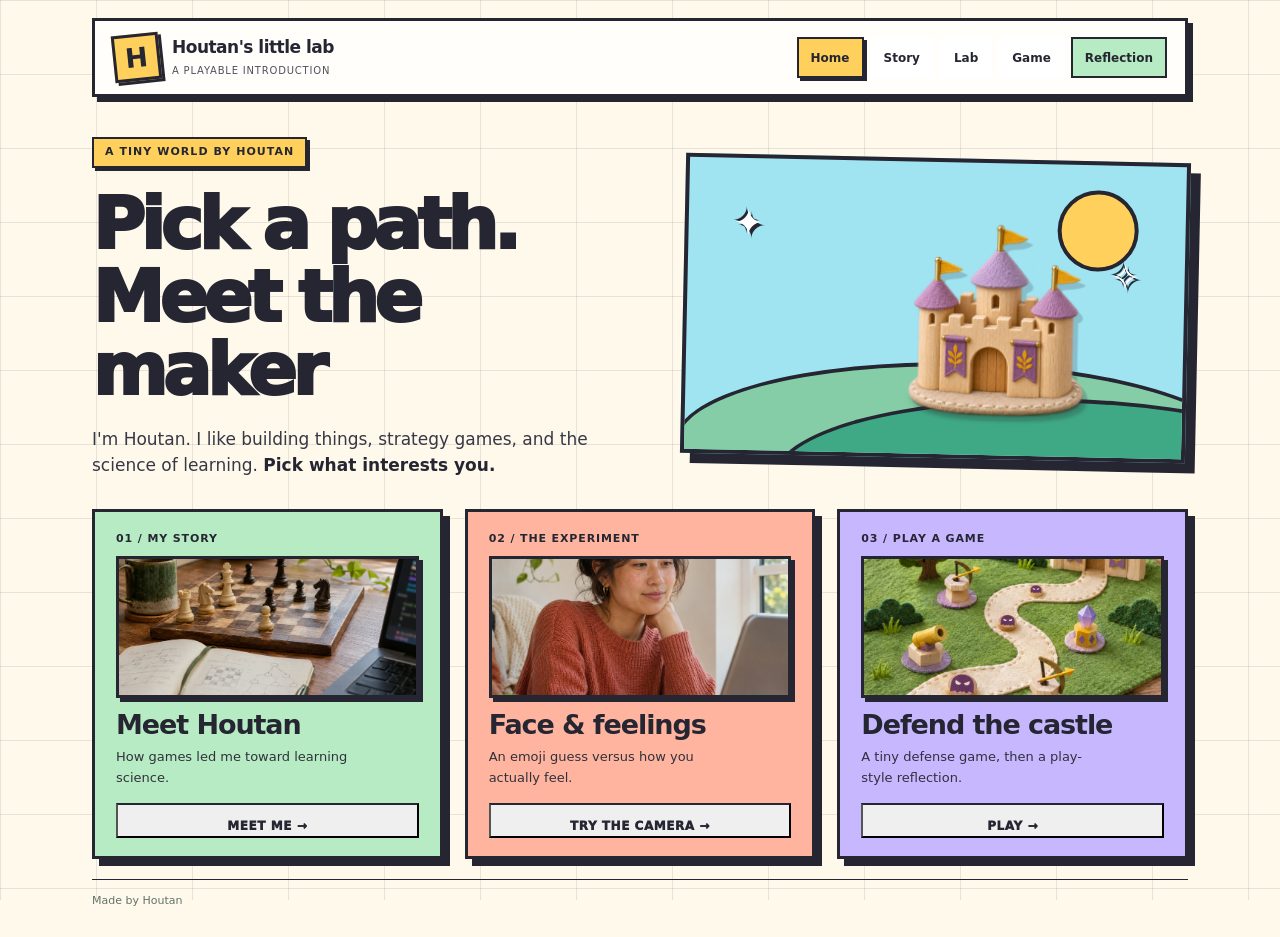
==== commit bf13e1bc: "Add assets" ====
--- a/index.html
+++ b/index.html
@@ -8,2353 +8,7 @@
    Houtan's Little Lab | Play, Explore, Reflect
   </title>
   <!-- Base = tested game/lab styles. Theme = colors, spacing, presentation. -->
-  <style>
-/* BASE COMPONENTS */
-:root {
-    --ink:#20302b;
-    --muted:#52635b;
-    --paper:#f7f5ed;
-    --light:#fffef9;
-    --forest:#244e41;
-    --grass:#6a996a;
-    --cream:#fff5d1;
-    --gold:#eab75e;
-    --pink:#e88977;
-    --sky:#bcdfe4;
-    --border:#dcded2;
-    --shadow:0 18px 45px rgba(36,56,40,.12)
-}
-* {
-    box-sizing:border-box
-}
-html {
-    scroll-behavior:smooth
-}
-body {
-    margin:0;
-    color:var(--ink);
-    background:var(--paper);
-    font:15px/1.5 -apple-system,BlinkMacSystemFont,"Segoe UI",Arial,sans-serif
-}
-button,a {
-    touch-action:manipulation
-}
-button {
-    font:inherit;
-    cursor:pointer
-}
-button:disabled {
-    opacity:.5;
-    cursor:not-allowed
-}
-a {
-    color:var(--forest);
-    text-decoration-thickness:1px;
-    text-underline-offset:3px
-}
-button:focus-visible,a:focus-visible,input:focus-visible {
-    outline:3px solid #cd7b52;
-    outline-offset:3px
-}
-button,.door,.small-card {
-    transition:transform .16s ease,box-shadow .16s ease,background .16s ease
-}
-button:hover:not(:disabled),.door:hover {
-    transform:translateY(-2px)
-}
-.serif {
-    font-family:Georgia,"Times New Roman",serif
-}
-.wrap {
-    max-width:1120px;
-    margin:auto;
-    padding:0 24px
-}
-.top {
-    display:flex;
-    align-items:center;
-    justify-content:space-between;
-    padding:20px 0;
-    gap:14px
-}
-.brand {
-    display:flex;
-    gap:10px;
-    align-items:center;
-    text-decoration:none;
-    color:var(--ink)
-}
-.monogram {
-    width:40px;
-    height:40px;
-    border:2px solid #244e41;
-    background:#e0edcf;
-    border-radius:13px 14px 7px 15px;
-    display:grid;
-    place-items:center;
-    font:700 24px Georgia;
-    transform:rotate(-5deg)
-}
-.brand small {
-    display:block;
-    color:#6d776e;
-    font-size:11px;
-    letter-spacing:.17em;
-    text-transform:uppercase
-}
-.brand strong {
-    font-size:16px
-}
-.topnav {
-    display:flex;
-    align-items:center;
-    gap:8px;
-    flex-wrap:wrap
-}
-.topnav button {
-    background:transparent;
-    border:1px solid transparent;
-    padding:8px 11px;
-    border-radius:10px;
-    font-weight:650;
-    color:var(--muted);
-    font-size:13px
-}
-.topnav button:hover {
-    background:#e8eee3
-}
-.topnav button.active {
-    background:#e2eddc;
-    color:var(--forest)
-}
-.topnav .outline {
-    border:1px solid #b9c5b6
-}
-.screen {
-    display:none;
-    animation:come .25s ease
-}
-.screen.active {
-    display:block
-}
-@keyframes come {
-    from {
-        opacity:0;
-        transform:translateY(7px)
-    }
-    to {
-        opacity:1;
-        transform:translateY(0)
-    }
-}
-.hint {
-    font-size:11px;
-    font-weight:750;
-    letter-spacing:.16em;
-    text-transform:uppercase;
-    color:#6a856c
-}
-.hero {
-    display:grid;
-    grid-template-columns:1.13fr .87fr;
-    gap:18px;
-    align-items:center;
-    margin:30px 0 22px
-}
-.hero h1 {
-    font:normal clamp(42px,5.5vw,70px)/1.04 Georgia,serif;
-    letter-spacing:-.055em;
-    margin:11px 0 17px
-}
-.hero p {
-    font-size:17px;
-    color:var(--muted);
-    max-width:430px;
-    margin:0
-}
-.hero p strong {
-    color:var(--ink)
-}
-.postcard {
-    height:215px;
-    border:2px solid #376150;
-    border-radius:27px 38px 22px 39px;
-    background:#b4dbe1;
-    position:relative;
-    overflow:hidden;
-    box-shadow:7px 8px 0 #e7ddba;
-    transform:rotate(1.2deg)
-}
-.postcard .sun {
-    position:absolute;
-    width:75px;
-    height:75px;
-    border-radius:50%;
-    background:#ffd58b;
-    right:39px;
-    top:23px;
-    box-shadow:0 0 0 12px #ffd58b4a
-}
-.hill {
-    position:absolute;
-    width:115%;
-    height:170px;
-    border-radius:50% 50% 0 0;
-    left:-10px;
-    bottom:-90px;
-    background:#76a879
-}
-.hill.two {
-    left:18%;
-    bottom:-112px;
-    background:#3e805c
-}
-.fort {
-    position:absolute;
-    left:29%;
-    bottom:40px;
-    width:92px;
-    height:86px;
-    background:#fbebbe;
-    border:3px solid #345b49;
-    border-radius:5px 5px 0 0;
-    box-shadow:9px 11px 0 #263e34;
-    transform:rotate(-2deg)
-}
-.fort:before {
-    content:"";
-    position:absolute;
-    left:13px;
-    top:-25px;
-    width:24px;
-    height:32px;
-    border:3px solid #345b49;
-    background:#e99476;
-    border-radius:4px
-}
-.fort:after {
-    content:"";
-    position:absolute;
-    left:49px;
-    top:33px;
-    width:27px;
-    height:47px;
-    background:#345b49;
-    border-radius:18px 18px 0 0
-}
-.flag {
-    position:absolute;
-    left:calc(29% + 80px);
-    bottom:130px;
-    border-left:3px solid #345b49;
-    height:52px
-}
-.flag:before {
-    content:"";
-    position:absolute;
-    top:0;
-    left:0;
-    width:38px;
-    height:23px;
-    background:#ea997d;
-    clip-path:polygon(0 0,100% 0,77% 50%,100% 100%,0 100%)
-}
-.spark {
-    position:absolute;
-    color:#fff1be;
-    font-size:28px;
-    text-shadow:0 0 2px #d79e65
-}
-.spark.s1 {
-    top:20px;
-    left:16%
-}
-.spark.s2 {
-    top:72px;
-    right:11%
-}
-.cards {
-    display:grid;
-    grid-template-columns:repeat(3,1fr);
-    gap:14px;
-    margin:20px 0 12px
-}
-.door {
-    position:relative;
-    border:2px solid #425d49;
-    border-radius:20px 26px 18px 22px;
-    padding:19px 20px 21px;
-    text-align:left;
-    min-height:226px;
-    display:flex;
-    flex-direction:column;
-    overflow:hidden;
-    box-shadow:4px 5px 0 #d7d7c8;
-    color:var(--ink)
-}
-.door.a {
-    background:#e8efd6
-}
-.door.b {
-    background:#f9e3d9
-}
-.door.c {
-    background:#e6ecfc
-}
-.door:hover {
-    box-shadow:7px 9px 0 #cfcfba
-}
-.door .num {
-    font:700 12px Georgia;
-    color:#4c6257;
-    letter-spacing:.09em
-}
-.door .art {
-    font:normal 52px Georgia;
-    line-height:1.1;
-    height:66px;
-    display:flex;
-    align-items:center;
-    gap:10px
-}
-.door .art svg {
-    width:68px;
-    height:60px;
-    overflow:visible
-}
-.door .heading {
-    font:normal 28px/1.1 Georgia;
-    margin-top:6px;
-    letter-spacing:-.035em
-}
-.door .descr {
-    color:#4e5d54;
-    font-size:13px;
-    margin-top:8px;
-    max-width:275px;
-    line-height:1.45
-}
-.door .go {
-    font-size:12px;
-    font-weight:800;
-    margin-top:auto;
-    padding-top:16px
-}
-.footstrip {
-    margin:25px 0 32px;
-    display:flex;
-    align-items:center;
-    justify-content:space-between;
-    gap:10px;
-    border-top:1px solid var(--border);
-    padding-top:14px;
-    font-size:12px;
-    color:#66756b
-}
-.footstrip button {
-    border:none;
-    background:none;
-    padding:2px;
-    text-decoration:underline;
-    color:#476455
-}
-.layout-head {
-    margin:18px 0 20px;
-    display:flex;
-    justify-content:space-between;
-    align-items:end;
-    gap:12px
-}
-.layout-head h2 {
-    font:normal clamp(36px,4.5vw,53px)/1.05 Georgia;
-    margin:7px 0 8px;
-    letter-spacing:-.04em
-}
-.layout-head p {
-    color:var(--muted);
-    max-width:660px;
-    margin:0;
-    font-size:14px
-}
-.pill {
-    padding:8px 13px;
-    border:1px solid #abc1ad;
-    background:#e7eee2;
-    border-radius:30px;
-    color:#2d5a43;
-    font-weight:700;
-    font-size:12px
-}
-.btn {
-    display:inline-flex;
-    align-items:center;
-    justify-content:center;
-    gap:8px;
-    min-height:42px;
-    border-radius:11px;
-    padding:10px 17px;
-    border:1px solid #2a5444;
-    background:#2b604c;
-    color:white;
-    font-weight:750;
-    font-size:13px;
-    text-decoration:none
-}
-.btn:hover {
-    background:#184935
-}
-.btn.secondary {
-    background:#fffef9;
-    color:#284c3f;
-    border:1px solid #9ead9d
-}
-.btn.pink {
-    background:#c76d5b;
-    border-color:#b76555
-}
-.btn.light {
-    background:#f2eddc;
-    color:#284c3f;
-    border-color:#d3d7c7
-}
-.btn.small {
-    min-height:35px;
-    padding:7px 12px
-}
-.actions {
-    display:flex;
-    flex-wrap:wrap;
-    gap:9px;
-    align-items:center;
-    margin:18px 0
-}
-.panel {
-    background:#fffef9;
-    border:1px solid #d8ddd0;
-    border-radius:20px;
-    padding:24px;
-    box-shadow:0 6px 20px #263c2a09
-}
-.split {
-    display:grid;
-    grid-template-columns:1fr 1fr;
-    gap:15px
-}
-.storygrid {
-    display:grid;
-    grid-template-columns:repeat(3,1fr);
-    gap:12px
-}
-.small-card {
-    border:2px solid #cbd3c7;
-    border-radius:18px;
-    background:white;
-    padding:18px;
-    position:relative
-}
-.small-card:nth-child(1) {
-    background:#e9efdb
-}
-.small-card:nth-child(2) {
-    background:#f7e8d9
-}
-.small-card:nth-child(3) {
-    background:#e4eaf3
-}
-.small-card h3 {
-    font:normal 25px Georgia;
-    margin:11px 0 6px
-}
-.small-card p {
-    color:#4f5e54;
-    font-size:13px;
-    line-height:1.55
-}
-.small-card .sticker {
-    width:48px;
-    height:48px;
-    border-radius:16px;
-    background:#fff9e5;
-    border:2px solid #577c63;
-    display:grid;
-    place-items:center
-}
-.sticker svg {
-    width:32px;
-    height:32px
-}
-.small-card details {
-    font-size:13px;
-    margin-top:10px
-}
-.small-card summary {
-    font-weight:800;
-    color:#365a47;
-    cursor:pointer
-}
-.small-card details p {
-    margin-bottom:4px
-}
-.quote {
-    background:#f7f0dc;
-    border-left:4px solid #e3ae58;
-    border-radius:5px 15px 15px 5px;
-    padding:15px 19px;
-    margin:18px 0;
-    font:normal 19px/1.45 Georgia
-}
-.labgrid {
-    display:grid;
-    grid-template-columns:1fr .88fr;
-    gap:14px
-}
-.camera {
-    background:#243b36;
-    border:6px solid #f1eadb;
-    border-radius:19px;
-    overflow:hidden;
-    position:relative;
-    aspect-ratio:4/3;
-    min-height:220px;
-    display:flex;
-    align-items:center;
-    justify-content:center;
-    color:#c9d9ce
-}
-.camera video {
-    position:absolute;
-    inset:0;
-    width:100%;
-    height:100%;
-    object-fit:cover;
-    transform:scaleX(-1)
-}
-.camera canvas {
-    position:absolute;
-    inset:0;
-    width:100%;
-    height:100%;
-    pointer-events:none
-}
-.camera .placeholder {
-    z-index:1;
-    text-align:center;
-    padding:35px;
-    max-width:290px
-}
-.camera .placeholder svg {
-    width:70px;
-    display:block;
-    margin:0 auto 14px
-}
-.camera .tag {
-    position:absolute;
-    z-index:3;
-    left:14px;
-    bottom:13px;
-    font-size:11px;
-    background:#152621e1;
-    color:#fff2cf;
-    padding:6px 10px;
-    border-radius:8px
-}
-.camera .red {
-    width:7px;
-    height:7px;
-    border-radius:50%;
-    background:#eb806d;
-    display:inline-block;
-    margin-right:6px
-}
-.choicelist {
-    display:flex;
-    gap:7px;
-    flex-wrap:wrap;
-    margin:12px 0
-}
-.choice {
-    border:1px solid #aebbb0;
-    background:#fbfcf8;
-    color:#315043;
-    padding:9px 13px;
-    border-radius:12px;
-    font-weight:700;
-    font-size:13px
-}
-.choice.active {
-    background:#d9e9d6;
-    border-color:#5e8e68;
-    box-shadow:inset 0 0 0 1px #59845d
-}
-.observation {
-    min-height:90px;
-    background:#ecf0e7;
-    border-radius:12px;
-    padding:15px;
-    font-size:13px;
-    color:#304a3b
-}
-.minor {
-    font-size:12px;
-    color:#62746a
-}
-.notice {
-    font-size:12px;
-    color:#516658;
-    margin-top:10px
-}
-.game-grid {
-    display:grid;
-    grid-template-columns:minmax(0,1fr) 235px;
-    gap:12px
-}
-.gamebox {
-    background:#dcebbd;
-    border:4px solid #49694b;
-    border-radius:20px;
-    overflow:hidden;
-    position:relative;
-    box-shadow:0 7px 0 #cfdbc4
-}
-.gamebox canvas {
-    display:block;
-    width:100%;
-    aspect-ratio:9/4.65;
-    background:#a7ce8b;
-    cursor:crosshair
-}
-.side {
-    padding:14px 15px;
-    background:#fdf9ec;
-    border:1px solid #ddd9c8;
-    border-radius:18px
-}
-.side h3 {
-    font:normal 24px Georgia;
-    margin:2px 0 9px
-}
-.towers {
-    display:grid;
-    grid-template-columns:1fr;
-    gap:7px
-}
-.tower {
-    background:#fff;
-    border:1.5px solid #b9c7b5;
-    border-radius:10px;
-    text-align:left;
-    padding:8px 10px;
-    display:flex;
-    align-items:center;
-    justify-content:space-between;
-    gap:6px
-}
-.tower.active {
-    background:#d5e9c9;
-    border-color:#518256;
-    box-shadow:inset 0 0 0 1px #518256
-}
-.tower strong {
-    font-size:13px
-}
-.tower small {
-    display:block;
-    font-size:11px;
-    color:#62756c
-}
-.counterline {
-    display:flex;
-    justify-content:space-between;
-    gap:10px;
-    flex-wrap:wrap;
-    font-size:13px;
-    font-weight:800;
-    margin:8px 2px 14px
-}
-.counterline span {
-    background:#e9f3e0;
-    padding:7px 9px;
-    border-radius:9px
-}
-.game-state {
-    font-size:12px;
-    color:#58705a;
-    line-height:1.45;
-    min-height:43px;
-    margin-top:12px
-}
-.game-end {
-    display:none;
-    margin-top:13px;
-    background:#fff3cf;
-    border-radius:14px;
-    padding:16px;
-    border:1px solid #e3cf9d
-}
-.game-end.active {
-    display:block
-}
-.endlabel {
-    font-size:11px;
-    font-weight:800;
-    color:#775b2c;
-    letter-spacing:.1em
-}
-.endtype {
-    font:normal 28px Georgia;
-    margin:3px 0 6px
-}
-.reportgrid {
-    display:grid;
-    grid-template-columns:1fr 1fr;
-    gap:13px
-}
-.metricgrid {
-    display:grid;
-    grid-template-columns:repeat(3,1fr);
-    gap:8px
-}
-.metric {
-    background:#f0f2e8;
-    border-radius:12px;
-    padding:12px
-}
-.metric strong {
-    display:block;
-    font:normal 27px Georgia
-}
-.metric small {
-    color:#627568;
-    font-size:11px
-}
-.bars {
-    display:grid;
-    gap:10px
-}
-.barline {
-    display:grid;
-    grid-template-columns:120px 1fr 45px;
-    gap:10px;
-    align-items:center;
-    font-size:12px
-}
-.track {
-    height:9px;
-    background:#e6e8df;
-    border-radius:10px;
-    overflow:hidden
-}
-.fill {
-    height:100%;
-    background:#4c7f62;
-    border-radius:10px
-}
-.log {
-    list-style:none;
-    margin:0;
-    padding:0;
-    max-height:300px;
-    overflow:auto
-}
-.log li {
-    display:flex;
-    gap:10px;
-    padding:9px 4px;
-    border-bottom:1px solid #e8eadf;
-    font-size:12px
-}
-.time {
-    color:#687b6e;
-    font-variant-numeric:tabular-nums;
-    min-width:47px
-}
-.labelval {
-    color:#344b3c
-}
-.analysis {
-    background:#f6f0dd;
-    border:1px solid #e3d6ab;
-    border-radius:14px;
-    padding:16px;
-    margin:16px 0;
-    font-size:13px
-}
-.analysis h3 {
-    font:normal 21px Georgia;
-    margin:0 0 5px
-}
-.analysis p {
-    margin:6px 0
-}
-.support {
-    display:flex;
-    gap:10px;
-    flex-wrap:wrap;
-    font-size:11px;
-    color:#62726a;
-    border-top:1px solid var(--border);
-    padding:13px 0 28px;
-    margin-top:20px
-}
-.support a {
-    color:#506f55
-}
-.tagchip {
-    display:inline-flex;
-    border-radius:30px;
-    background:#e9eddf;
-    padding:4px 9px;
-    font-size:11px;
-    color:#5b6d5b
-}
-.hide {
-    display:none!important
-}
-.standout {
-    border:2px dashed #82ab89;
-    background:#edf4e9;
-    padding:12px;
-    border-radius:12px;
-    font-size:13px
-}
-.btnbar {
-    display:flex;
-    gap:9px;
-    flex-wrap:wrap;
-    align-items:center
-}
-.readout {
-    background:#fff5dc;
-    border:1px solid #dfcb9b;
-    padding:12px 15px;
-    border-radius:13px;
-    margin-top:14px;
-    font-size:13px
-}
-@media(max-width:880px) {
-    .hero {
-        grid-template-columns:1fr
-    }
-    .postcard {
-        display:none
-    }
-    .cards,.storygrid {
-        grid-template-columns:1fr
-    }
-    .door {
-        min-height:180px
-    }
-    .labgrid,.reportgrid {
-        grid-template-columns:1fr
-    }
-    .game-grid {
-        grid-template-columns:1fr
-    }
-    .towers {
-        grid-template-columns:repeat(3,1fr)
-    }
-    .tower {
-        display:block
-    }
-    .top {
-        align-items:start
-    }
-    .topnav {
-        justify-content:flex-end
-    }
-    .topnav button {
-        padding:6px 7px
-    }
-    .gamebox canvas {
-        aspect-ratio:9/5
-    }
-}
-@media(max-width:520px) {
-    .wrap {
-        padding:0 15px
-    }
-    .hero {
-        margin:20px 0
-    }
-    .hero h1 {
-        font-size:43px
-    }
-    .hero p {
-        font-size:15px
-    }
-    .top {
-        padding:14px 0;
-        align-items:center
-    }
-    .brand small {
-        font-size:9px
-    }
-    .brand strong {
-        font-size:12px
-    }
-    .monogram {
-        width:35px;
-        height:35px
-    }
-    .topnav {
-        gap:1px
-    }
-    .topnav button {
-        font-size:11px;
-        padding:6px 5px
-    }
-    .cards {
-        gap:11px
-    }
-    .door {
-        padding:15px 17px;
-        min-height:168px
-    }
-    .door .art {
-        height:48px
-    }
-    .door .art svg {
-        height:44px;
-        width:48px
-    }
-    .door .heading {
-        font-size:26px
-    }
-    .layout-head h2 {
-        font-size:38px
-    }
-    .layout-head {
-        display:block
-    }
-    .storygrid {
-        gap:9px
-    }
-    .small-card {
-        padding:15px
-    }
-    .panel {
-        padding:17px
-    }
-    .metricgrid {
-        gap:5px
-    }
-    .metric {
-        padding:9px
-    }
-    .metric strong {
-        font-size:23px
-    }
-    .barline {
-        grid-template-columns:90px 1fr 35px;
-        gap:6px;
-        font-size:11px
-    }
-    .towers {
-        gap:5px
-    }
-    .tower {
-        padding:7px 4px
-    }
-    .tower strong {
-        font-size:11px
-    }
-    .tower small {
-        font-size:10px
-    }
-    .counterline {
-        font-size:11px
-    }
-    .footstrip {
-        align-items:flex-start
-    }
-    .support {
-        font-size:10px
-    }
-}
-@media(prefers-reduced-motion:reduce) {
-    *,*:before,*:after {
-        animation:none!important;
-        transition:none!important;
-        scroll-behavior:auto!important
-    }
-}
-/* Facial expression experiment, the model is deliberately optional. */
-.camera .cam-photo {
-    position:absolute;
-    inset:0;
-    width:100%;
-    height:100%;
-    object-fit:contain;
-    background:#253a35
-}
-.camera.photo-view {
-    background:#253a35
-}
-.photo-pick {
-    display:inline-flex;
-    align-items:center;
-    gap:8px;
-    flex-wrap:wrap;
-    padding:10px 13px;
-    background:#f1eee2;
-    border:1px dashed #88a692;
-    border-radius:11px;
-    font-size:12px;
-    font-weight:750;
-    color:#315646;
-    cursor:pointer
-}
-.photo-pick small {
-    font-size:11px;
-    font-weight:400;
-    color:#607369
-}
-.photo-file {
-    position:absolute;
-    width:1px;
-    height:1px;
-    opacity:0;
-    overflow:hidden;
-    clip-path:inset(50%)
-}
-.photo-pick:focus-within {
-    outline:3px solid #cd7b52;
-    outline-offset:3px
-}
-.obsgrid {
-    display:grid;
-    grid-template-columns:repeat(3,minmax(0,1fr));
-    gap:10px;
-    margin-top:14px
-}
-.obsbox {
-    border:1px solid var(--border);
-    background:#fffdf7;
-    border-radius:14px;
-    padding:10px 12px
-}
-.obsbox small {
-    display:block;
-    color:#617268;
-    font-size:11px;
-    text-transform:uppercase;
-    letter-spacing:.08em;
-    margin-bottom:3px
-}
-.obsbox strong {
-    font-size:14px
-}
-.tower .ico {
-    display:inline-grid;
-    place-items:center;
-    width:28px;
-    height:28px;
-    border-radius:10px;
-    background:#eef4e7;
-    border:1px solid #cad8c7;
-    margin-right:10px;
-    font-size:18px
-}
-.tower span {
-    display:flex;
-    align-items:center
-}
-.expression-card {
-    margin-top:10px;
-    border:1px solid #b6c9b8;
-    border-radius:15px;
-    padding:12px 14px;
-    background:#eef3e8;
-    min-height:76px
-}
-.expression-main {
-    display:flex;
-    align-items:center;
-    gap:12px
-}
-.expression-main strong {
-    display:block;
-    font:normal 18px Georgia,serif;
-    color:#284935
-}
-.expression-main small {
-    display:block;
-    font-size:11px;
-    color:#536b59;
-    line-height:1.45;
-    margin-top:3px
-}
-.expression-emoji {
-    font-family:'Apple Color Emoji','Segoe UI Emoji','Noto Color Emoji',sans-serif;
-    font-size:41px;
-    line-height:1.1
-}
-.expression-bars {
-    display:grid;
-    gap:5px;
-    margin-top:12px
-}
-.expression-bar {
-    display:grid;
-    grid-template-columns:75px 1fr 41px;
-    gap:8px;
-    align-items:center;
-    font-size:11px;
-    color:#4c6555
-}
-.expression-bar .rail {
-    height:7px;
-    border-radius:7px;
-    background:#d5dfd1;
-    overflow:hidden
-}
-.expression-bar .rail .barfill {
-    height:100%;
-    background:#49866b;
-    border-radius:7px
-}
-.expression-bar b {
-    text-align:right;
-    font-variant-numeric:tabular-nums;
-    font-weight:650
-}
-@media(max-width:650px) {
-    .expression-main strong {
-        font-size:16px
-    }
-    .photo-pick {
-        width:100%
-    }
-}
-/* v7: quiet editorial shell, expressive game controls; no remote UI assets. */
-:root {
-    --ink:#26392f;
-    --forest:#284f43;
-    --paper:#f6f5ef;
-    --light:#fffdf9;
-    --border:#e0e0d5;
-    --shadow:0 12px 32px rgba(43,61,48,.07)
-}
-body {
-    background:linear-gradient(145deg,#faf9f4 0%,#f4f6ef 48%,#f8f4e9 100%);
-    color:var(--ink)
-}
-.wrap {
-    max-width:1160px
-}
-.panel {
-    border-radius:16px;
-    box-shadow:0 8px 22px #243e2d08
-}
-.door {
-    border-radius:18px;
-    box-shadow:2px 3px 0 #e0e2d8;
-    min-height:215px
-}
-.door:hover {
-    box-shadow:4px 6px 0 #d7dbcf
-}
-.postcard {
-    transform:none;
-    border-radius:21px;
-    box-shadow:5px 6px 0 #e8e5d6
-}
-.layout-head {
-    margin-bottom:16px
-}
-.layout-head h2 {
-    letter-spacing:-.045em
-}
-.counterline {
-    justify-content:flex-start;
-    gap:8px;
-    margin:4px 0 12px
-}
-.counterline span {
-    border:1px solid #d3decc;
-    background:#edf3e7;
-    padding:7px 11px;
-    font-size:12px;
-    font-weight:700
-}
-.counterline b {
-    font-variant-numeric:tabular-nums
-}
-.game-grid {
-    grid-template-columns:minmax(0,1fr) 290px;
-    gap:17px;
-    align-items:start
-}
-.gamebox {
-    border:2px solid #577a62;
-    border-radius:15px;
-    box-shadow:0 5px 0 #d2dccb;
-    background:#a9ca90;
-    overflow:hidden;
-    position:relative
-}
-.gamebox canvas {
-    aspect-ratio:900/465;
-    cursor:crosshair
-}
-.side {
-    background:#fffdf8;
-    border:1px solid #dcded1;
-    border-radius:15px;
-    padding:17px
-}
-.side h3 {
-    font:normal 23px/1.15 Georgia;
-    margin:5px 0 13px
-}
-.towers {
-    gap:9px
-}
-.tower {
-    min-height:78px;
-    display:flex;
-    text-align:left;
-    border:1.5px solid #d5dccc;
-    border-radius:13px;
-    padding:8px 10px;
-    background:#fff;
-    color:#254838;
-    box-shadow:0 2px 0 #e9eadf;
-    gap:8px
-}
-.tower:hover {
-    border-color:#77977d;
-    background:#f8fbf4
-}
-.tower.active {
-    background:#ecf4e7;
-    border:2px solid #367c64;
-    box-shadow:0 0 0 3px #cfe3d2
-}
-.tower .tower-body {
-    display:flex;
-    gap:9px;
-    align-items:center;
-    min-width:0;
-    flex:1
-}
-.tower .tower-copy {
-    display:flex;
-    flex-direction:column;
-    align-items:flex-start;
-    gap:2px
-}
-.tower strong {
-    font:700 13px/1.2 -apple-system,BlinkMacSystemFont,"Segoe UI",Arial,sans-serif
-}
-.tower small {
-    font-size:11px;
-    line-height:1.3;
-    color:#667868
-}
-.tower .price {
-    display:block;
-    font-weight:800;
-    font-size:13px;
-    background:#f1ead6;
-    border-radius:14px;
-    padding:5px 8px;
-    min-width:39px;
-    text-align:center
-}
-.tower .price:before {
-    content:'● ';
-    color:#bf8a37;
-    font-size:11px
-}
-.tower .tower-art {
-    width:55px;
-    height:58px;
-    object-fit:contain;
-    flex:0 0 55px;
-    filter:drop-shadow(0 3px 2px #43544118)
-}
-.tower.unaffordable {
-    background:#f8f7f3;
-    opacity:.79
-}
-.tower.unaffordable .price {
-    background:#eee5df;
-    color:#8f6553
-}
-.tower.unaffordable:hover {
-    opacity:1;
-    border-color:#d29b78
-}
-.tower .ico {
-    display:none
-}
-.game-state {
-    padding:11px 12px;
-    background:#f0f4ea;
-    border-radius:10px;
-    min-height:0;
-    margin:12px 0 4px;
-    color:#435f4d;
-    font-size:12px;
-    line-height:1.45
-}
-.game-tutorial {
-    display:grid;
-    grid-template-columns:repeat(3,minmax(0,1fr));
-    gap:7px;
-    margin:3px 0 12px
-}
-.guide-step {
-    display:flex;
-    gap:8px;
-    align-items:center;
-    border:1px solid #d9ded2;
-    background:#fffdf8;
-    border-radius:11px;
-    padding:9px 10px;
-    color:#667569;
-    min-height:47px
-}
-.guide-step .step-num {
-    display:grid;
-    place-items:center;
-    flex:0 0 23px;
-    width:23px;
-    height:23px;
-    border-radius:50%;
-    border:1px solid #c6d3c1;
-    font-size:11px;
-    font-weight:800;
-    background:#f1f3eb
-}
-.guide-step .step-label {
-    font-size:12px;
-    font-weight:700;
-    line-height:1.25
-}
-.guide-step.current {
-    background:#ebf3e8;
-    border-color:#79a087;
-    color:#265944
-}
-.guide-step.current .step-num {
-    background:#386a56;
-    color:white;
-    border-color:#386a56
-}
-.guide-step.done {
-    color:#376e56
-}
-.guide-step.done .step-num {
-    background:#d9ead9;
-    color:#275a45;
-    border-color:#a8c9ad
-}
-.gamebox .asset-loading {
-    position:absolute;
-    inset:0;
-    display:none;
-    align-items:center;
-    justify-content:center;
-    gap:11px;
-    background:#f0f2e9ef;
-    color:#3a5b49;
-    font-weight:700;
-    font-size:13px;
-    z-index:5
-}
-.gamebox .asset-loading.active {
-    display:flex
-}
-.spinner {
-    display:inline-block;
-    width:17px;
-    height:17px;
-    border:2px solid #bccbb8;
-    border-top-color:#3b7b61;
-    border-radius:50%;
-    animation:spinning .75s linear infinite;
-    flex:0 0 17px
-}
-@keyframes spinning {
-    to {
-        transform:rotate(360deg)
-    }
-}
-.gamebox .map-tip {
-    pointer-events:none;
-    position:absolute;
-    bottom:10px;
-    left:10px;
-    right:10px;
-    margin:0 auto;
-    width:max-content;
-    max-width:calc(100% - 20px);
-    background:#213e32e9;
-    color:#f9f7e9;
-    padding:6px 13px;
-    border-radius:9px;
-    font-size:11px;
-    font-weight:650;
-    box-shadow:0 3px 8px #0002
-}
-.pad-controls {
-    display:flex;
-    align-items:center;
-    gap:7px;
-    flex-wrap:wrap;
-    margin:13px 0 5px
-}
-.pad-controls label {
-    color:#5c715f;
-    font-size:12px;
-    font-weight:700
-}
-.pad-controls button {
-    min-height:40px;
-    min-width:40px;
-    border:1px solid #a4bd9b;
-    background:#fffdf8;
-    border-radius:10px;
-    color:#325946;
-    font-weight:800;
-    padding:8px 12px
-}
-.pad-controls button:focus-visible,.pad-controls button:hover {
-    background:#e7f2e2;
-    border-color:#56866b
-}
-.pad-controls button.occupied {
-    opacity:.58;
-    background:#e7e8e1
-}
-.game-actions-hint {
-    font-size:11px;
-    color:#607166;
-    margin:9px 2px 0
-}
-.statusline {
-    display:flex;
-    gap:7px;
-    align-items:center;
-    font-size:12px;
-    color:#5c7564;
-    margin-top:9px
-}
-.status-dot {
-    width:7px;
-    height:7px;
-    border-radius:50%;
-    background:#5d9777;
-    flex:none
-}
-.status-dot.busy {
-    background:#ca965a;
-    animation:pulse 1.2s ease infinite
-}
-@keyframes pulse {
-    50% {
-        opacity:.4
-    }
-}
-.global-toast {
-    position:fixed;
-    z-index:100;
-    bottom:24px;
-    right:24px;
-    max-width:min(390px,calc(100vw - 32px));
-    background:#254637;
-    color:#fffdf3;
-    padding:13px 18px;
-    border-radius:11px;
-    border:1px solid #52856b;
-    box-shadow:0 14px 35px #223f3333;
-    font-weight:650;
-    font-size:13px;
-    opacity:0;
-    transform:translateY(15px);
-    pointer-events:none;
-    transition:opacity .17s,transform .17s
-}
-.global-toast.show {
-    opacity:1;
-    transform:translateY(0)
-}
-.global-toast.warn {
-    background:#6d4633;
-    border-color:#c08a60
-}
-.coin-flash {
-    animation:coinWarn .5s ease
-}
-@keyframes coinWarn {
-    0%,100% {
-        transform:translateX(0)
-    }
-    25% {
-        transform:translateX(-4px)
-    }
-    75% {
-        transform:translateX(4px)
-    }
-}
-.model-loading {
-    display:none;
-    align-items:center;
-    gap:10px;
-    background:#fff8e9;
-    border:1px solid #eed8b0;
-    border-radius:12px;
-    padding:13px 15px;
-    margin:12px 0 0;
-    color:#755c35;
-    font-size:12px
-}
-.model-loading.active {
-    display:flex
-}
-.model-loading strong {
-    display:block;
-    font-size:13px
-}
-.model-loading small {
-    color:#7d7055;
-    display:block;
-    margin-top:3px
-}
-.camera.busy .placeholder {
-    opacity:.7
-}
-.photo-pick {
-    border-radius:11px
-}
-.expression-card {
-    background:#f0f4ed
-}
-.obsgrid {
-    grid-template-columns:repeat(3,minmax(0,1fr))
-}
-@media(max-width:900px) {
-    .game-grid {
-        grid-template-columns:1fr
-    }
-    .towers {
-        grid-template-columns:repeat(3,minmax(0,1fr))
-    }
-    .tower {
-        padding:7px;
-        min-height:83px
-    }
-    .tower .tower-body {
-        gap:6px
-    }
-    .tower .tower-art {
-        width:48px;
-        height:52px;
-        flex-basis:48px
-    }
-    .tower .price {
-        padding:4px 6px
-    }
-    .side {
-        padding:15px
-    }
-    .pad-controls button {
-        min-width:43px;
-        min-height:43px
-    }
-}
-@media(max-width:600px) {
-    .layout-head h2 {
-        font-size:34px
-    }
-    .layout-head .pill {
-        margin-top:11px;
-        display:inline-flex
-    }
-    .game-tutorial {
-        gap:4px
-    }
-    .guide-step {
-        padding:7px 6px;
-        gap:5px
-    }
-    .guide-step .step-label {
-        font-size:10.5px
-    }
-    .guide-step .step-num {
-        width:21px;
-        height:21px;
-        flex-basis:21px
-    }
-    .side h3 {
-        font-size:21px
-    }
-    .towers {
-        grid-template-columns:1fr;
-        gap:7px
-    }
-    .tower {
-        min-height:66px;
-        display:flex;
-        padding:5px 10px
-    }
-    .tower .tower-art {
-        width:49px;
-        height:53px;
-        flex-basis:49px
-    }
-    .tower .tower-copy {
-        gap:1px
-    }
-    .tower strong {
-        font-size:13px
-    }
-    .tower small {
-        font-size:11px
-    }
-    .pad-controls {
-        gap:5px
-    }
-    .pad-controls label {
-        width:100%
-    }
-    .pad-controls button {
-        min-width:39px;
-        min-height:42px;
-        padding:8px 9px
-    }
-    .gamebox {
-        border-width:1px
-    }
-    .gamebox canvas {
-        aspect-ratio:900/465
-    }
-    .global-toast {
-        left:16px;
-        right:16px;
-        bottom:18px;
-        max-width:none
-    }
-    .obsgrid {
-        grid-template-columns:repeat(2,minmax(0,1fr))
-    }
-    .obsbox:last-child {
-        grid-column:span 2
-    }
-}
-@media(max-width:900px) {
-    .game-grid {
-        display:flex;
-        flex-direction:column
-    }
-    .game-grid .side {
-        order:0;
-        width:100%
-    }
-    .game-grid>div:first-child {
-        order:1;
-        width:100%
-    }
-    .side #startWave {
-        display:none
-    }
-    .mobile-wave-action {
-        display:flex!important;
-        gap:9px;
-        margin:13px 0 4px
-    }
-    .mobile-wave-action .btn {
-        flex:1;
-        min-height:47px
-    }
-}
-@media(min-width:901px) {
-    .mobile-wave-action {
-        display:none!important
-    }
-}
-@media(prefers-reduced-motion:reduce) {
-    .spinner,.status-dot.busy {
-        animation:none!important
-    }
-}
-/* v8: diagnostic strip, intentionally separate from the three-door story. */
-.diag-panel {
-    margin:16px 0 4px;
-    padding:23px;
-    border:1px solid #d7dfd4;
-    border-radius:22px;
-    background:#fffefa;
-    box-shadow:0 5px 18px #263c2a08
-}
-.diag-heading {
-    display:flex;
-    align-items:end;
-    justify-content:space-between;
-    gap:18px;
-    margin-bottom:14px
-}
-.diag-heading h3 {
-    font-size:29px;
-    letter-spacing:-.025em;
-    font-weight:normal;
-    margin:4px 0 2px
-}
-.diag-heading p {
-    margin:0;
-    max-width:600px
-}
-.diag-actions {
-    display:flex;
-    flex-direction:column;
-    gap:4px;
-    min-width:165px
-}
-.diag-actions label {
-    font-size:11px;
-    font-weight:750;
-    color:#506757
-}
-.diag-actions select {
-    background:#f4f6ef;
-    border:1px solid #bccab8;
-    color:#294a3c;
-    font:600 13px inherit;
-    font-family:inherit;
-    font-size:13px;
-    padding:9px;
-    border-radius:9px
-}
-.diag-predictions {
-    display:grid;
-    grid-template-columns:1fr 1fr .65fr;
-    gap:10px;
-    margin-bottom:13px
-}
-.diag-predictions>div {
-    border:1px solid #e1e3d7;
-    background:#f7f8f0;
-    border-radius:11px;
-    padding:10px 12px
-}
-.diag-predictions small {
-    display:block;
-    font-size:10px;
-    color:#64756a;
-    margin-bottom:3px
-}
-.diag-predictions strong {
-    font-size:16px;
-    color:#2a4c3b
-}
-.diag-layout {
-    display:grid;
-    grid-template-columns:minmax(0,.95fr) minmax(0,1.15fr);
-    gap:14px
-}
-.diag-breakdown,.diag-chart-box {
-    min-width:0;
-    border:1px solid #e1e3d8;
-    border-radius:13px;
-    padding:13px;
-    background:#fff
-}
-.diag-table-head,.diagrow {
-    display:grid;
-    grid-template-columns:minmax(105px,1.2fr) minmax(75px,1fr) minmax(75px,1fr);
-    gap:9px;
-    align-items:center
-}
-.diag-table-head {
-    font-size:10px;
-    letter-spacing:.04em;
-    text-transform:uppercase;
-    color:#66746b;
-    border-bottom:1px solid #e9eae2;
-    padding-bottom:8px;
-    margin-bottom:5px;
-    font-weight:700
-}
-.diagrow {
-    padding:5px 0;
-    font-size:12px;
-    border-bottom:1px solid #f2f2ec
-}
-.diagrow:last-child {
-    border:0
-}
-.diagrow.anger-row {
-    background:#fff5ed;
-    border-radius:6px;
-    padding:7px 5px;
-    margin:0 -5px
-}
-.diagrow .diagside {
-    display:flex;
-    align-items:center;
-    justify-content:space-between;
-    gap:5px;
-    white-space:nowrap;
-    font-variant-numeric:tabular-nums
-}
-.diagrow .meter {
-    height:5px;
-    flex:1;
-    background:#e8ebe4;
-    overflow:hidden;
-    border-radius:10px
-}
-.diagrow .meter i {
-    height:100%;
-    display:block;
-    background:#c9805d;
-    border-radius:10px
-}
-.diagrow .diagside.is-smooth .meter i {
-    background:#3e8c73
-}
-.diagrow .diagside b {
-    min-width:27px;
-    text-align:right;
-    font-size:11px
-}
-.diag-chart-title {
-    display:flex;
-    align-items:center;
-    justify-content:space-between;
-    gap:10px;
-    font-size:12px
-}
-.diag-chart-title span {
-    font-size:10px;
-    color:#5d7165;
-    white-space:nowrap
-}
-.raw-dot,.smooth-dot {
-    display:inline-block;
-    width:7px;
-    height:7px;
-    border-radius:50%;
-    background:#c9805d;
-    margin:0 4px 0 8px
-}
-.smooth-dot {
-    background:#3e8c73
-}
-.diag-chart-box canvas {
-    display:block;
-    width:100%;
-    height:auto;
-    aspect-ratio:820/226;
-    margin:10px 0 3px
-}
-.diag-chart-box .minor {
-    line-height:1.5;
-    margin:8px 0 0
-}
-.diag-lower {
-    border-top:1px solid #e7e9df;
-    margin-top:14px;
-    padding-top:13px;
-    display:flex;
-    justify-content:space-between;
-    gap:12px;
-    align-items:center;
-    flex-wrap:wrap
-}
-.diag-mark {
-    display:flex;
-    align-items:center;
-    gap:10px;
-    flex-wrap:wrap
-}
-.diag-mark label {
-    font-size:12px;
-    display:flex;
-    align-items:center;
-    gap:7px
-}
-.diag-mark input {
-    width:16px;
-    height:16px;
-    accent-color:#315c49
-}
-.diag-mark small {
-    font-size:11px;
-    color:#5b7264
-}
-.diag-export {
-    display:flex;
-    align-items:center;
-    gap:8px;
-    flex-wrap:wrap
-}
-.diag-privacy {
-    font-size:11px;
-    line-height:1.5;
-    color:#64766a;
-    margin:11px 0 0
-}
-@media(max-width:880px) {
-    .diag-layout {
-        grid-template-columns:1fr
-    }
-    .diag-panel {
-        padding:17px
-    }
-}
-@media(max-width:560px) {
-    .diag-heading {
-        align-items:stretch;
-        flex-direction:column
-    }
-    .diag-predictions {
-        grid-template-columns:1fr 1fr
-    }
-    .diag-predictions>div:last-child {
-        grid-column:1/-1
-    }
-    .diag-table-head,.diagrow {
-        grid-template-columns:minmax(88px,1.2fr) minmax(64px,1fr) minmax(64px,1fr);
-        gap:7px
-    }
-    .diagrow .diagside .meter {
-        display:none
-    }
-    .diag-row {
-        font-size:11px
-    }
-    .diag-lower {
-        align-items:stretch
-    }
-    .diag-mark,.diag-export {
-        width:100%
-    }
-    .diag-mark small {
-        display:block;
-        width:100%
-    }
-}
-
-</style>
-  <style>
-/* NEO-BRUTALIST SKIN */
-/*
- * HOUTAN'S LITTLE LAB — NEOBRUTALIST GAME SKIN
- * ------------------------------------------------------------
- * Start here when changing the look of the project.
- * 1. COLORS      : :root tokens
- * 2. COMPONENTS  : panels, cards, buttons
- * 3. GAME        : HUD, shop, map, tutorial
- * 4. RESPONSIVE  : bottom of this file
- * No fonts or artwork are fetched from the internet.
- */
-:root {
-  --ink: #252632;
-  --muted: #50515e;
-  --paper: #fff9ec;
-  --light: #fffefa;
-  --forest: #252632;
-  --border: #252632;
-  --gold: #ffd15c;
-  --pink: #ff947e;
-  --sky: #9fe4f1;
-  --lilac: #c7b7ff;
-  --mint: #b7ebc3;
-  --white: #ffffff;
-  --outline: 3px solid var(--ink);
-  --shadow: 6px 6px 0 var(--ink);
-}
-*, *::before, *::after { box-sizing: border-box; }
-html { scroll-behavior: smooth; }
-body {
-  margin: 0;
-  font-family: 'Trebuchet MS', 'Segoe UI', system-ui, sans-serif;
-  color: var(--ink);
-  background-color: var(--paper);
-  background-image: radial-gradient(#dcdbc9 0.85px, transparent 0.85px);
-  background-size: 23px 23px;
-  line-height: 1.5;
-}
-main { min-height: 68vh; }
-button { font-family: inherit; }
-button:focus-visible, a:focus-visible, input:focus-visible, summary:focus-visible {
-  outline: 4px solid #5b59dd;
-  outline-offset: 4px;
-}
-a { color: #34339c; }
-.wrap { max-width: 1160px; padding-inline: clamp(16px, 3.5vw, 32px); }
-.skip-link { position:absolute; left:12px; top:-120px; z-index:999; background:var(--gold); border:var(--outline); padding:12px; }
-.skip-link:focus { top:12px; }
-.serif { font-family: 'Trebuchet MS','Segoe UI',system-ui,sans-serif; font-weight: 900; }
-.screen { animation: pop-in .18s ease both; }
-@keyframes pop-in { from { opacity:0; transform:translateY(5px); } to { opacity:1; transform:translateY(0); } }
-
-/* Navigation: one row on desktop; comfortably tappable on mobile. */
-.top {
-  margin-top: 18px; padding: 13px 18px;
-  background: var(--light); border: var(--outline);
-  box-shadow: 5px 5px 0 var(--ink);
-  border-radius: 0; gap:16px;
-}
-.brand { gap: 12px; }
-.monogram {
-  width:47px; height:47px; display:grid; place-items:center;
-  font: 900 27px/1 system-ui,sans-serif;
-  color:var(--ink); background:var(--gold);
-  border: var(--outline); border-radius: 0;
-  box-shadow: 3px 3px 0 var(--ink);
-  transform: rotate(-6deg);
-}
-.brand strong { font: 900 17px/1.15 'Trebuchet MS',system-ui,sans-serif; letter-spacing:-.03em; }
-.brand small { margin-top:4px; color:var(--muted); font-size:10px; letter-spacing:.08em; }
-.topnav { gap:6px; }
-.topnav button {
-  min-height:41px; background:#fff; color:var(--ink);
-  border:2px solid transparent; border-radius:0;
-  font-size:12px; font-weight:900; padding:8px 12px;
-}
-.topnav button:hover { background:#f0eefe; border-color:var(--ink); transform:translateY(-1px); }
-.topnav button.active { background:var(--gold); color:var(--ink); border-color:var(--ink); box-shadow: 3px 3px 0 var(--ink); }
-.topnav .outline { background:var(--mint); border:2px solid var(--ink); }
-
-/* Hero and three paths */
-.hero { margin: 40px 0 26px; grid-template-columns: 1.05fr .95fr; gap:32px; }
-.hint {
-  display:inline-block; color:var(--ink);
-  font-size:11px; font-weight:900; letter-spacing:.095em;
-  text-transform:uppercase;
-}
-.hero .hint { background:var(--gold); border:2px solid var(--ink); padding:5px 11px; box-shadow: 3px 3px 0 var(--ink); }
-.hero h1 { font-family:'Trebuchet MS',system-ui,sans-serif; font-weight:950; font-size:clamp(46px,5.7vw,72px); line-height:1.02; letter-spacing:-.065em; margin:20px 0 18px; }
-.hero h1 span { color:#ef775a !important; }
-.hero p { color:#373845; font-size:17px; line-height:1.55; max-width:515px; }
-.postcard {
-  height:300px; transform:rotate(1.2deg); overflow:hidden;
-  border:4px solid var(--ink); border-radius:0;
-  background:#a0e3f1; box-shadow:10px 10px 0 var(--ink);
-}
-.postcard .sun { width:81px; height:81px; right:47px; top:25px; background:var(--gold); box-shadow:none; border:4px solid var(--ink); }
-.hill { background:#84cda6; border:4px solid var(--ink); bottom:-78px; }
-.hill.two { background:#3fa985; bottom:-112px; }
-.hero-castle {
-  position:absolute; z-index:2; display:block; height:236px; width:auto;
-  left:41%; bottom:14px; filter: drop-shadow(5px 6px 0 rgba(37,38,50,.2));
-  image-rendering:auto;
-}
-.postcard .spark { color:#fff; font-size:36px; text-shadow:3px 3px 0 var(--ink),-2px -2px 0 var(--ink); }
-.postcard .spark.s1 { top:38px; left:9%; }
-.postcard .spark.s2 { top:85px; right:9%; }
-.cards { gap:22px; margin:30px 0 16px; }
-.door {
-  min-height:274px; padding:19px 20px 18px; border:var(--outline);
-  border-radius:0; box-shadow:7px 7px 0 var(--ink);
-  transition:transform .13s ease,box-shadow .13s ease;
-}
-.door.a { background:var(--mint); }
-.door.b { background:var(--pink); }
-.door.c { background:var(--lilac); }
-.door:hover { transform:translate(-2px,-2px); box-shadow:9px 9px 0 var(--ink); }
-.door:active { transform:translate(4px,4px); box-shadow:2px 2px 0 var(--ink); }
-.door .num { font:900 11px/1.25 system-ui,sans-serif; color:var(--ink); letter-spacing:.08em; }
-.door .art { height:77px; margin-top:6px; }
-.door .art svg { width:79px; height:71px; }
-.door .heading { font:900 27px/1.08 'Trebuchet MS',system-ui,sans-serif; margin:8px 0 0; letter-spacing:-.04em; }
-.door .descr { color:#30313c; font-size:13px; line-height:1.55; }
-.door .go { color:var(--ink); font-size:12px; font-weight:950; border-top:2px solid var(--ink); margin-top:auto; padding-top:12px; letter-spacing:.045em; }
-.footstrip { border-top:3px solid var(--ink); padding-top:16px; color:#3f4048; margin-top:35px; }
-.footstrip button { color:var(--ink); font-weight:800; }
-
-/* Headings and the UI building blocks */
-.layout-head { margin:34px 0 22px; align-items:center; }
-.layout-head h2 { font:900 clamp(34px,4.3vw,52px)/1.08 'Trebuchet MS',system-ui,sans-serif; letter-spacing:-.055em; margin:9px 0; }
-.layout-head p { font-size:14px; color:#4c4d59; line-height:1.6; }
-.pill { background:var(--gold); color:var(--ink); border:2px solid var(--ink); box-shadow:3px 3px 0 var(--ink); border-radius:0; font-weight:900; font-size:11px; padding:8px 12px; white-space:nowrap; }
-.btn {
-  border:3px solid var(--ink); box-shadow:4px 4px 0 var(--ink);
-  border-radius:0; min-height:46px; background:var(--gold); color:var(--ink);
-  font-size:13px; font-weight:900; padding:10px 16px;
-  transition:transform .12s ease,box-shadow .12s ease,background .12s ease;
-}
-.btn:hover:not(:disabled) { background:#ffe495; transform:translate(-1px,-1px); box-shadow:5px 5px 0 var(--ink); }
-.btn:active:not(:disabled) { transform:translate(3px,3px); box-shadow:1px 1px 0 var(--ink); }
-.btn.secondary { background:var(--white); color:var(--ink); border:3px solid var(--ink); }
-.btn.light { background:var(--lilac); color:var(--ink); border:3px solid var(--ink); }
-.btn.pink { background:var(--pink); color:var(--ink); border:3px solid var(--ink); }
-.btn.small { min-height:42px; padding:8px 11px; }
-.btn:disabled { box-shadow:none; opacity:.55; cursor:not-allowed; }
-.actions { gap:13px; margin:25px 0; }
-.panel, .small-card, .diag-panel, .side {
-  background:var(--light); border:3px solid var(--ink);
-  border-radius:0; box-shadow:var(--shadow);
-}
-.panel { padding:22px; }
-.storygrid { gap:18px; }
-.small-card { padding:20px; }
-.small-card:nth-child(1) { background:#e4f5db; }
-.small-card:nth-child(2) { background:#fff0db; }
-.small-card:nth-child(3) { background:#e2e2ff; }
-.small-card h3 { font:900 22px/1.15 'Trebuchet MS',system-ui,sans-serif; }
-.small-card p { color:#43454d; line-height:1.5; }
-.small-card .sticker { border:2px solid var(--ink); background:var(--white); border-radius:0; box-shadow:3px 3px 0 var(--ink); }
-.small-card summary { color:var(--ink); }
-.quote { background:var(--gold); border:3px solid var(--ink); border-left:9px solid var(--ink); border-radius:0; padding:15px; font:900 18px/1.45 'Trebuchet MS',system-ui,sans-serif; }
-.tagchip { background:var(--mint); border:2px solid var(--ink); color:var(--ink); border-radius:0; }
-
-/* Face lab; technical controls stay visually secondary until opened. */
-.labgrid { grid-template-columns:minmax(0,1.1fr) minmax(310px,.9fr); gap:21px; }
-.camera { border:3px solid var(--ink); background:#232735; border-radius:0; min-height:215px; }
-.camera .tag { border:2px solid #fff; border-radius:0; font-weight:800; }
-.choice { border:2px solid var(--ink); border-radius:0; background:#fff; color:var(--ink); min-height:43px; font-weight:800; }
-.choice.active { background:var(--gold); border-color:var(--ink); box-shadow:3px 3px 0 var(--ink); }
-.observation, .readout, .expression-card { border:2px solid var(--ink); background:#f0eaff; border-radius:0; color:var(--ink); }
-.expression-card { background:#fff8df; }
-.readout { background:#c9ece4; }
-.obsbox { background:#fff; border:2px solid var(--ink); border-radius:0; }
-.diag-disclosure { border:3px solid var(--ink); background:var(--light); border-radius:0; box-shadow:5px 5px 0 var(--ink); margin:24px 0 16px; }
-.diag-disclosure > summary { color:var(--ink); font-weight:800; padding:15px 19px; }
-.diag-disclosure > summary small { color:#52535b; }
-.diag-disclosure .diag-panel { border:0; border-top:3px solid var(--ink); border-radius:0; box-shadow:none; padding:21px; }
-.fold-panel { border:3px solid var(--ink); border-radius:0; box-shadow:5px 5px 0 var(--ink); }
-.fold-panel summary { color:var(--ink); }
-
-/* Castle defense: shop -> numbered pads -> wave. */
-.counterline { gap:10px; margin-bottom:18px; }
-.counterline span { background:#fff; border:2px solid var(--ink); border-radius:0; padding:9px 14px; box-shadow:3px 3px 0 var(--ink); font-size:13px; }
-.counterline span:first-child { background:var(--gold); }
-.counterline span:nth-child(2) { background:var(--pink); }
-.counterline span:nth-child(3) { background:var(--sky); }
-.counterline span:nth-child(4) { background:var(--mint); }
-.game-tutorial { gap:10px; margin:19px 0; }
-.guide-step { background:var(--white); border:2px solid var(--ink); border-radius:0; padding:9px 13px; box-shadow:3px 3px 0 #3b3c47; }
-.guide-step.current { background:var(--gold); }
-.guide-step.done { background:var(--mint); }
-.step-num { background:var(--ink); color:#fff; border-radius:0; font-weight:900; }
-.game-grid { grid-template-columns:minmax(0,1fr) 284px; gap:17px; align-items:start; }
-.gamebox { background:#b3e5bc; border:4px solid var(--ink); border-radius:0; box-shadow:7px 7px 0 var(--ink); }
-.gamebox canvas { aspect-ratio:900/465; background:#b6efbd; cursor:crosshair; }
-.map-tip { background:var(--white); color:var(--ink); border:2px solid var(--ink); border-radius:0; font-size:11px; font-weight:900; box-shadow:3px 3px 0 var(--ink); }
-.pad-controls { margin:15px 0 6px; }
-.pad-controls label { font-weight:900; color:var(--ink); }
-.pad-controls button { min-width:44px; min-height:44px; border:2px solid var(--ink); border-radius:0; color:var(--ink); background:var(--white); font-weight:900; box-shadow:2px 2px 0 var(--ink); }
-.pad-controls button:hover { background:var(--gold); }
-.game-actions-hint { color:#50515b; }
-.side { padding:19px 15px; background:#fff4d7; }
-.side h3 { font:900 23px/1.1 'Trebuchet MS',system-ui,sans-serif; margin:5px 0 18px; }
-.towers { gap:10px; }
-.tower { background:#fff; border:2px solid var(--ink); border-radius:0; min-height:76px; padding:8px; box-shadow:3px 3px 0 var(--ink); }
-.tower:hover { background:#f5f0ff; }
-.tower.active { background:var(--mint); border:3px solid var(--ink); box-shadow:4px 4px 0 var(--ink); }
-.tower:active { box-shadow:1px 1px 0 var(--ink); transform:translate(2px,2px); }
-.tower .tower-art { width:50px; height:59px; }
-.tower .price { background:var(--gold); color:var(--ink); border:2px solid var(--ink); border-radius:0; padding:5px 7px; }
-.tower small { color:#4d505a; }
-.game-state { color:var(--ink); background:#fff; border:2px dashed var(--ink); padding:10px; min-height:52px; font-size:12px; }
-.statusline { color:#494954; }
-.game-end { background:var(--lilac); border:3px solid var(--ink); border-radius:0; box-shadow:5px 5px 0 var(--ink); padding:18px; }
-.endlabel { color:var(--ink); }
-.endtype { font:900 25px/1.15 'Trebuchet MS',system-ui,sans-serif; }
-.asset-loading { background:#fff8df; border:2px solid var(--ink); color:var(--ink); border-radius:0; }
-.global-toast { border:3px solid var(--ink); box-shadow:5px 5px 0 var(--ink); border-radius:0; background:var(--gold); color:var(--ink); }
-.global-toast.warn { background:var(--pink); }
-
-/* Reflection gets one clear takeaway and collapsible technical details. */
-.reportgrid { gap:21px; }
-.metricgrid { gap:14px; }
-.metric { background:var(--sky); border:3px solid var(--ink); box-shadow:4px 4px 0 var(--ink); border-radius:0; padding:14px; }
-.metric:nth-child(2) { background:var(--lilac); }
-.metric:nth-child(3) { background:var(--mint); }
-.metric strong { font:900 30px/1.1 'Trebuchet MS',system-ui,sans-serif; }
-.metric small { color:var(--ink); font-weight:700; }
-.analysis { background:#ffedb6; color:var(--ink); border:3px solid var(--ink); border-radius:0; box-shadow:5px 5px 0 var(--ink); padding:16px; }
-.analysis h3 { font:900 21px/1.15 'Trebuchet MS',system-ui,sans-serif; }
-.track { background:#fff; border:2px solid var(--ink); border-radius:0; height:14px; }
-.fill { background:#7768df; border-radius:0; }
-.log li { border-bottom:2px dashed #a7a7ad; }
-
-@media (max-width:950px) {
-  .hero { gap:22px; }
-  .game-grid { grid-template-columns:minmax(0,1fr) 250px; }
-  .labgrid { grid-template-columns:1fr; }
-}
-@media (max-width:800px) {
-  .top { flex-wrap:wrap; }
-  .topnav { width:100%; justify-content:space-between; }
-  .hero { grid-template-columns:1fr; margin:29px 0; }
-  .postcard { display:none; }
-  .cards { grid-template-columns:1fr; gap:14px; }
-  .door { min-height:0; padding:18px 19px; }
-  .door .art { height:61px; }
-  .door .art svg { width:62px; height:57px; }
-  .door .heading { font-size:25px; }
-  .door .go { padding-top:10px; }
-  .storygrid { grid-template-columns:1fr; }
-  .game-grid { display:flex; flex-direction:column; }
-  .game-grid > aside { order:-1; width:100%; }
-  .game-grid > div { width:100%; }
-  .towers { grid-template-columns:repeat(3,minmax(0,1fr)); }
-  .tower { display:flex; min-width:0; }
-  .tower-body { min-width:0; }
-  .tower-copy { min-width:0; }
-  .tower .tower-art { width:44px; height:54px; }
-  .reportgrid { grid-template-columns:1fr; }
-}
-@media (max-width:550px) {
-  .wrap { padding-inline:14px; }
-  .top { padding:12px; margin-top:12px; gap:10px; }
-  .brand strong { font-size:16px; }
-  .brand small { display:none; }
-  .monogram { width:38px; height:38px; font-size:23px; }
-  .topnav { display:grid; grid-template-columns:repeat(5,minmax(0,1fr)); gap:3px; }
-  .topnav button { font-size:11px; padding:8px 1px; min-width:0; min-height:40px; }
-  .hero { margin:24px 0; }
-  .hero h1 { font-size:clamp(39px,11.5vw,55px); }
-  .hero p { font-size:15px; }
-  .door .art { display:none; }
-  .door .heading { margin-top:14px; }
-  .layout-head { margin:25px 0 19px; flex-wrap:wrap; }
-  .layout-head h2 { font-size:clamp(32px,9.2vw,42px); }
-  .panel,.small-card { padding:17px; }
-  .game-tutorial { gap:6px; }
-  .guide-step { padding:7px 5px; }
-  .step-label { font-size:10px; }
-  .counterline { display:grid; grid-template-columns:repeat(2,minmax(0,1fr)); }
-  .counterline span { padding:7px 8px; }
-  .towers { gap:6px; }
-  .tower { padding:7px 4px; flex-direction:column; align-items:center; min-height:99px; text-align:center; }
-  .tower .tower-body { display:flex; flex-direction:column; align-items:center; }
-  .tower .tower-art { width:38px; height:45px; }
-  .tower-copy strong { font-size:10px; line-height:1.05; }
-  .tower-copy small { display:none; }
-  .tower .price { margin-top:5px; padding:1px 5px; font-size:11px; }
-  .gamebox { border-width:3px; }
-  .pad-controls button { min-width:40px; min-height:41px; }
-  .metricgrid { gap:7px; }
-  .metric { padding:9px; }
-  .metric strong { font-size:23px; }
-  .metric small { font-size:10px; }
-  .barline { grid-template-columns:82px 1fr 33px; gap:5px; }
-  .diag-disclosure > summary { padding:13px; }
-}
-@media(prefers-reduced-motion:reduce) {
-  html { scroll-behavior:auto; }
-  *,*::before,*::after { transition-duration:.01ms!important; animation-duration:.01ms!important; }
-}
-
-/* Finish pass: make the choices read like three distinct parts of this project. */
-.door {
-  min-height:292px;
-  padding:20px 21px 18px;
-  display:flex;
-  flex-direction:column;
-}
-.door.a { background:#b7ebc3; }
-.door.b { background:#ffb49f; }
-.door.c { background:#c7b7ff; }
-.door .art {
-  width:82px;
-  height:78px;
-  display:grid;
-  place-items:center;
-  margin:11px 0 2px;
-  background:#fffefa;
-  border:3px solid var(--ink);
-  box-shadow:4px 4px 0 var(--ink);
-}
-.door .art svg { width:68px; height:58px; }
-.door .heading { margin-top:9px; }
-.door .descr { max-width:30ch; }
-.door .go { margin-top:auto; }
-.door:focus-visible { outline-offset:6px; }
-
-/* Give the defense round a readable arcade board and a useful shop. */
-.game-grid { grid-template-columns:minmax(0,1fr) 300px; gap:19px; }
-.gamebox {
-  background:#a9dda9;
-  border-width:4px;
-  box-shadow:8px 8px 0 var(--ink);
-}
-.gamebox canvas { aspect-ratio:900/465; }
-.side {
-  padding:18px;
-  position:relative;
-}
-.side h3 { margin-bottom:13px; }
-.towers { gap:11px; }
-.tower {
-  min-height:82px;
-  padding:8px 10px;
-  box-shadow:3px 3px 0 var(--ink);
-}
-.tower.active { transform:translate(-2px,-2px); }
-.tower .tower-art { width:54px; height:61px; }
-.tower .price { white-space:nowrap; }
-.game-state { margin:15px 0 10px; }
-.game-grid .btnbar { margin-top:14px; }
-.game-tutorial { margin:21px 0 19px; }
-.guide-step { flex:1; min-width:0; }
-.pad-controls button { transition:transform .12s, background .12s, box-shadow .12s; }
-.pad-controls button:hover:not(:disabled) { transform:translate(-1px,-1px); box-shadow:4px 4px 0 var(--ink); }
-.pad-controls button.occupied { background:var(--mint); }
-.game-end { margin-top:20px; }
-@media (max-width:800px) {
-  .door { min-height:0; }
-  .door .art { display:grid; }
-  .game-grid { gap:16px; }
-}
-@media (max-width:550px) {
-  .door { padding:16px; }
-  .door .art { width:58px; height:56px; margin-top:8px; }
-  .door .art svg { width:48px; height:44px; }
-  .door .heading { margin-top:8px; }
-  .door .go { padding-top:9px; }
-  .side { padding:14px 11px; }
-  .tower .tower-art { width:38px; height:45px; }
-}
-
-/* Pointer-reactive tile grid: quiet by default, with one softly lit cell. */
-:root { --grid-cell-w:96px; --grid-cell-h:74px; }
-body {
-  background-image:none;
-  background-color:var(--paper);
-}
-.grid-overlay {
-  position:fixed;
-  z-index:0;
-  inset:0;
-  overflow:hidden;
-  pointer-events:none;
-  background-image:
-    linear-gradient(to right, rgba(37,38,50,.105) 1px, transparent 1px),
-    linear-gradient(to bottom, rgba(37,38,50,.105) 1px, transparent 1px);
-  background-size:var(--grid-cell-w) var(--grid-cell-h);
-}
-.grid-overlay::after {
-  content:"";
-  position:absolute;
-  left:0;
-  top:0;
-  width:var(--grid-cell-w);
-  height:var(--grid-cell-h);
-  opacity:0;
-  background:linear-gradient(135deg, rgba(255,209,92,.48), rgba(183,235,195,.46));
-  box-shadow:inset 0 0 0 1px rgba(37,38,50,.15);
-  transform:translate(var(--hover-cell-x,-200px),var(--hover-cell-y,-200px));
-  transition:opacity .16s ease,transform .09s ease-out;
-}
-body.has-grid-hover .grid-overlay::after { opacity:1; }
-.wrap { position:relative; z-index:1; }
-@media (max-width:600px) {
-  :root { --grid-cell-w:72px; --grid-cell-h:64px; }
-  .grid-overlay { opacity:.72; }
-}
-@media (prefers-reduced-motion:reduce) {
-  .grid-overlay::after { transition:none; }
-}
-
-</style>
+  <link rel="stylesheet" href="styles/site.css"/>
  </head>
  <body>
   <div aria-hidden="true" class="grid-overlay"></div>
@@ -2431,82 +85,51 @@
       </div>
      </div>
      <div class="cards">
-      <button class="door a" data-go="about">
+      <article class="door a">
        <span class="num">
         01 / MY STORY
        </span>
-       <span class="art">
-        <svg aria-hidden="true" viewBox="0 0 80 62">
-         <path d="M12 49h56M19 44V21l14-9 14 9v23M47 29h17v15" fill="none" stroke="#252632" stroke-linecap="round" stroke-linejoin="round" stroke-width="4"/>
-         <path d="M24 26h18v18H24z" fill="#fffefa" stroke="#252632" stroke-width="3"/>
-         <path d="m29 31-4 4 4 4m8-8 4 4-4 4" fill="none" stroke="#7768df" stroke-linecap="round" stroke-linejoin="round" stroke-width="2.5"/>
-         <path d="M53 24q8-11 13 0v8H53z" fill="#ffd15c" stroke="#252632" stroke-width="3"/>
-         <circle cx="59" cy="20" r="3" fill="#ff947e" stroke="#252632" stroke-width="2"/>
-        </svg>
-       </span>
+       <span class="art"><img src="assets/meet-houtan.jpg" alt="A chessboard, notebook, and laptop on a sunlit study desk"/></span>
        <span class="heading">
         Meet Houtan
        </span>
        <span class="descr">
         How games led me toward learning science.
        </span>
-       <span class="go">
+       <button class="go" data-go="about" type="button">
         MEET ME →
-       </span>
-      </button>
-      <button class="door b" data-go="camera">
+       </button>
+      </article>
+      <article class="door b">
        <span class="num">
         02 / THE EXPERIMENT
        </span>
-       <span class="art">
-        <svg aria-hidden="true" viewBox="0 0 80 62">
-         <path d="M18 52V29Q18 8 40 8t22 21v23l-8-5H26z" fill="#fffefa" stroke="#252632" stroke-width="4" stroke-linejoin="round"/>
-         <path d="M28 29q5-6 10 0m4 0q5-6 10 0" fill="none" stroke="#252632" stroke-width="3" stroke-linecap="round"/>
-         <path d="M32 41q8 8 16 0" fill="none" stroke="#ef775a" stroke-width="3" stroke-linecap="round"/>
-         <path d="m10 14 3 4m54 0 3-4M9 42h5m52 0h5" stroke="#7768df" stroke-width="3" stroke-linecap="round"/>
-        </svg>
-       </span>
+       <span class="art"><img src="assets/face-feelings.jpg" alt="A person calmly checking in with their expression beside a laptop"/></span>
        <span class="heading">
         Face &amp; feelings
        </span>
        <span class="descr">
         An emoji guess versus how you actually feel.
        </span>
-       <span class="go">
+       <button class="go" data-go="camera" type="button">
         TRY THE CAMERA →
-       </span>
-      </button>
-      <button class="door c" data-go="game">
+       </button>
+      </article>
+      <article class="door c">
        <span class="num">
         03 / PLAY A GAME
        </span>
-       <span class="art">
-        <svg aria-hidden="true" viewBox="0 0 80 62">
-         <path d="M10 51h60" stroke="#252632" stroke-width="4" stroke-linecap="round"/>
-         <path d="M20 49V27l20-15 20 15v22z" fill="#fffefa" stroke="#252632" stroke-width="4" stroke-linejoin="round"/>
-         <path d="M16 28h48M23 22V12h10v5m14 5V12h10v10" fill="#ffd15c" stroke="#252632" stroke-width="3" stroke-linejoin="round"/>
-         <path d="M35 49V35q5-9 10 0v14" fill="#ff947e" stroke="#252632" stroke-width="3"/>
-         <path d="M12 12h10m-5-5v10m46 0 4 4 7-9" stroke="#7768df" stroke-width="3" stroke-linecap="round" stroke-linejoin="round"/>
-        </svg>
-       </span>
+       <span class="art"><img src="assets/defend-castle.jpg" alt="A miniature tower-defense board with a winding path, defenses, and a wooden castle"/></span>
        <span class="heading">
         Defend the castle
        </span>
        <span class="descr">
         A tiny defense game, then a play-style reflection.
        </span>
-       <span class="go">
+       <button class="go" data-go="game" type="button">
         PLAY →
-       </span>
-      </button>
-     </div>
-     <div class="footstrip">
-      <span>
-       Your clicks stay on this device. Review or erase them anytime.
-      </span>
-      <button data-go="report">
-       Reflection →
-      </button>
+       </button>
+      </article>
      </div>
     </section>
     <!-- EDIT HERE: your story, projects, books, and hyperlinks -->
@@ -2527,7 +150,10 @@
        1 minute, give or take
       </span>
      </div>
-     <div class="storygrid">
+     <div class="experience-categories">
+     <section class="experience-category" aria-labelledby="cat-strategy">
+      <h3 id="cat-strategy">Strategy games</h3>
+     <div class="experience-track" data-category-slider>
       <div class="small-card">
        <span class="hint">
         01 / Strategy
@@ -2545,25 +171,31 @@
        <h3>
         The gamer
        </h3>
+       <!-- Replace this placeholder with one image or one video. -->
+       <div class="experience-media"><div class="media-placeholder"><strong>Add an image or video</strong><small>One media item for this experience</small></div></div>
        <p>
         #3 ELO in
         <strong>
          AtWar
         </strong>
-        ; multiple #1 seasons in Gorz. Still fascinated by Factorio and chess.
+        with multiple #1 seasons in Gorz. I still enjoy Factorio and chess.
        </p>
        <details data-detail="atwar">
         <summary>
          A little more
         </summary>
         <p>
-         I played AtWar from 2012–2022 and competed with EPICCLAN. Strategy, rewards and patience shaped how I think.
+         I played AtWar from 2012 to 2022 and competed with EPICCLAN. Strategy, rewards and patience shaped how I think.
         </p>
         <a href="https://atwar-game.com/users/profile.php?user_id=157477" rel="noopener" target="_blank">
          AtWar record ↗
         </a>
        </details>
       </div>
+      </div><div class="category-controls"><button type="button" data-category-prev aria-label="Previous strategy experience">‹</button><span data-category-count>1 / 1</span><button type="button" data-category-next aria-label="Next strategy experience">›</button></div></section>
+     <section class="experience-category" aria-labelledby="cat-making">
+      <h3 id="cat-making">Things I’ve built</h3>
+     <div class="experience-track" data-category-slider>
       <div class="small-card">
        <span class="hint">
         02 / Making
@@ -2579,6 +211,8 @@
        <h3>
         The builder
        </h3>
+       <!-- Replace this placeholder with one image or one video. -->
+       <div class="experience-media"><div class="media-placeholder"><strong>Add an image or video</strong><small>One media item for this experience</small></div></div>
        <p>
         Made a
         <strong>
@@ -2606,6 +240,10 @@
         </a>
        </details>
       </div>
+      </div><div class="category-controls"><button type="button" data-category-prev aria-label="Previous building experience">‹</button><span data-category-count>1 / 1</span><button type="button" data-category-next aria-label="Next building experience">›</button></div></section>
+     <section class="experience-category" aria-labelledby="cat-learning">
+      <h3 id="cat-learning">Learning &amp; research</h3>
+     <div class="experience-track" data-category-slider>
       <div class="small-card">
        <span class="hint">
         03 / Why
@@ -2621,6 +259,8 @@
        <h3>
         The learner
        </h3>
+       <!-- Replace this placeholder with one image or one video. -->
+       <div class="experience-media"><div class="media-placeholder"><strong>Add an image or video</strong><small>One media item for this experience</small></div></div>
        <p>
         Reading Sweller's
         <strong>
@@ -2641,6 +281,7 @@
         </p>
        </details>
       </div>
+      </div><div class="category-controls"><button type="button" data-category-prev aria-label="Previous learning experience">‹</button><span data-category-count>1 / 1</span><button type="button" data-category-next aria-label="Next learning experience">›</button></div></section>
      </div>
      <div class="quote">
       “I experienced gamification as a player, explored it as a builder, and now want to study it as a researcher.”
@@ -2661,14 +302,14 @@
     <section class="screen" id="camera">
      <div class="layout-head">
       <div>
-       <span class="hint">
-        Door 02 / The experiment
+        <span class="hint">
+        THE LAB
        </span>
        <h2>
-        What can a face tell us?
+        Face &amp; feelings
        </h2>
        <p>
-        Let a model guess an expression. Then compare it with your own answer.
+        Compare a model’s expression guess with your own.
        </p>
       </div>
       <span class="pill">
@@ -2688,7 +329,7 @@
           <path d="M23 15 29 7h32l7 8" fill="none" stroke="#c7d5c9" stroke-width="4">
           </path>
          </svg>
-         Camera is off.
+         Camera is off
         </div>
         <video autoplay="" class="hide" id="camVideo" muted="" playsinline="">
         </video>
@@ -2702,17 +343,14 @@
        </div>
        <div class="actions">
         <button class="btn" id="startCamera">
-         Use my camera
+         Start camera
         </button>
         <button class="btn secondary" disabled="" id="stopCamera">
          Turn camera off
         </button>
        </div>
        <label class="photo-pick" for="photoFile">
-        Or try a photo
-        <small>
-         (no webcam needed)
-        </small>
+        Choose a photo instead
        </label>
        <input accept="image/*" aria-label="Choose a photo for facial-expression analysis" class="photo-file" id="photoFile" type="file"/>
        <div aria-live="polite" class="model-loading" id="modelLoading" role="status">
@@ -2720,27 +358,26 @@
         </span>
         <div>
          <strong id="modelLoadingTitle">
-          Preparing face analysis…
+         Getting ready…
          </strong>
          <small id="modelLoadingDetail">
-          Model assets are downloaded as needed.
+          First use may take a moment.
          </small>
         </div>
        </div>
        <p aria-live="polite" class="minor" id="cameraStatus" role="status">
-        Choose a camera or photo. Face models download when first used; the rest works offline.
+        Start the camera or choose a photo.
        </p>
        <div aria-live="polite" class="expression-card" id="expressionCard">
         <div class="expression-main">
          <span class="expression-emoji" id="expressionEmoji">
           😐
          </span>
-         <span>
+         <span class="expression-sr-label">
           <strong id="expressionName">
-           Waiting for an image
+           Waiting
           </strong>
           <small id="expressionCaption">
-           An expression guess is not a feeling.
           </small>
          </span>
         </div>
@@ -2758,7 +395,7 @@
         </div>
         <div class="obsbox">
          <small>
-          Facing the screen?
+          Face position
          </small>
          <strong id="attentionProxy">
           Waiting
@@ -2766,23 +403,23 @@
         </div>
         <div class="obsbox">
          <small>
-          What we compare
+          Compared
          </small>
          <strong>
-          Face · Your answer · Clicks
+          Model · You
          </strong>
         </div>
        </div>
       </div>
       <div class="panel">
-       <span class="hint">
-        Your perspective
+        <span class="hint">
+        YOUR ANSWER
        </span>
        <h3 class="serif" style="font-size:28px;margin:8px 0 9px;font-weight:normal">
-        And how do you actually feel?
+        How do you feel?
        </h3>
        <p class="minor">
-        Optional. You know more about your feelings than a camera does.
+        Choose one, or skip.
        </p>
        <div aria-label="Self-reported state" class="choicelist" role="group">
         <button class="choice" data-feel="curious">
@@ -2802,17 +439,11 @@
         </button>
        </div>
        <div class="observation" id="emotionObservation">
-        Choose an answer to compare it with the model.
-       </div>
-       <div class="readout">
-        <strong>
-         Curious?
-        </strong>
-        Open model details below to compare the raw and averaged scores.
+        Your answer will appear here.
        </div>
        <div class="actions">
         <button class="btn secondary" data-go="report">
-         See reflection →
+         View summary →
         </button>
         <button class="btn light" data-go="home">
          Three doors
@@ -2827,24 +458,21 @@
          Show model details
         </strong>
         <small>
-         Seven scores, anger history, and an optional export
+         Scores and history
         </small>
-       </span>
-       <span aria-hidden="true" class="chevron">
-        ⌄
        </span>
       </summary>
       <div class="diag-panel" id="diagPanel">
        <div class="diag-heading">
         <div>
          <span class="hint">
-          Model diagnostics · on this device
+          MODEL DETAILS
          </span>
          <h3 class="serif">
-          Behind the emoji
+          How the model scored
          </h3>
          <p class="minor">
-          Compare each model score. None tells us for certain what someone feels.
+          These are estimates, not feelings.
          </p>
         </div>
         <div class="diag-actions">
@@ -2867,7 +495,7 @@
        <div aria-live="polite" class="diag-predictions" role="status">
         <div>
          <small>
-          Instantaneous top expression
+          Current guess
          </small>
          <strong id="diagRawTop">
           Awaiting image
@@ -2875,7 +503,7 @@
         </div>
         <div>
          <small>
-          Smoothed top expression
+          Averaged guess
          </small>
          <strong id="diagSmoothTop">
           Awaiting image
@@ -2883,7 +511,7 @@
         </div>
         <div>
          <small>
-          Samples in this visit
+          Samples
          </small>
          <strong id="diagSampleCount">
           0
@@ -2926,7 +554,7 @@
          <canvas aria-label="History of raw and smoothed angry-looking model scores, from 0 to 100 percent" height="226" id="angerChart" role="img" width="820">
          </canvas>
          <p aria-live="polite" class="minor" id="angerStats">
-          No readings yet. A weak anger score can indicate model error, lighting, expression ambiguity, or a mismatch between the label and the face.
+          No readings yet.
          </p>
         </div>
        </div>
@@ -2940,7 +568,7 @@
           Mark this moment
          </button>
          <small id="diagMarkStatus" role="status">
-          Optional test label; not a verified emotion.
+          Optional test label. Not a verified emotion.
          </small>
         </div>
         <div class="diag-export">
@@ -2953,11 +581,11 @@
         </div>
        </div>
        <p class="diag-privacy">
-        Face images, video, and identifying details are
+        Images and video are
         <strong>
          not saved
         </strong>
-        . De-identified scores and deliberate test labels stay in temporary memory until you export them; refreshing clears these diagnostics. Your separate game progress still uses local storage. Scores can remain sensitive even without names.
+        not saved. Scores stay in this session unless you export them.
        </p>
       </div>
      </details>
@@ -3139,12 +767,15 @@
         <button class="btn small light" id="endGame">
          Finish now
         </button>
+        <button aria-pressed="true" class="btn small secondary" id="soundToggle" type="button">
+         Sound: on
+        </button>
        </div>
       </aside>
      </div>
      <div class="game-end" id="gameEnd">
       <div class="endlabel">
-       ROUND REFLECTION · PLAYFUL, NOT DIAGNOSTIC
+       ROUND SUMMARY
       </div>
       <div class="endtype" id="gameType">
        Your strategy, observed
@@ -3208,45 +839,24 @@
        </small>
       </div>
      </div>
-     <div class="analysis" id="analysis">
-      <h3>
-       Observed, not diagnosed.
-      </h3>
-      <p>
-       Even visiting this page tells us almost nothing about your internal motivation.
-      </p>
-     </div>
      <div class="reportgrid">
       <div class="panel">
        <span class="hint">
-        Time on each door
+        Time by section
        </span>
        <div class="bars" id="timeBars" style="margin:14px 0 3px">
        </div>
        <span class="hint" style="display:block;margin-top:24px">
-        A careful interpretation
+        How to read this
        </span>
        <p id="reportInterpret" style="font-size:13px">
        </p>
       </div>
-      <details class="panel fold-panel" id="eventsFold">
-       <summary>
-        See the complete click trail
-        <span>
-         Every page and choice
-        </span>
-       </summary>
-       <div class="fold-content">
-        <span class="hint">
-         Your click trail
-        </span>
-        <p class="minor" style="margin:7px 0">
-         No photos or video in this log.
-        </p>
-        <ol class="log" id="eventLog">
-        </ol>
-       </div>
-      </details>
+      <section class="panel click-trail" aria-labelledby="clickTrailHeading">
+       <h3 class="hint" id="clickTrailHeading">Click trail</h3>
+       <p class="minor" style="margin:7px 0">No photos or video are included.</p>
+       <ol class="log" id="eventLog"></ol>
+      </section>
      </div>
      <div class="actions">
       <button class="btn" data-go="home">
@@ -3270,7 +880,7 @@
       <strong>
        Research thought:
       </strong>
-      The question behind this little lab: what can our actions reveal about learning—and what needs more evidence?
+      What can our actions reveal about learning? What needs more evidence?
       <br/>
       <small>
        Recording is local, optional and reversible. No data are sent to Houtan.
@@ -3279,1129 +889,13 @@
     </section>
    </main>
    <footer class="support">
-    <span>
-     Made by Houtan · Built to be explored, not endured.
-    </span>
-    <span>
-     Game works offline · Face model needs internet ·
-     <span id="statusLocal">
-      Local notes on
-     </span>
-    </span>
+    <span>Made by Houtan</span>
+    <span id="statusLocal" hidden>Local notes on</span>
    </footer>
   </div>
-  <script>
-(function () {
-    'use strict';
-    // SESSION & NAVIGATION ------------------------------------------------------
-    // Persistent gameplay + navigation, stored in this browser only.
-    const KEY = 'houtan.three-doors.v4';
-    const ids = ['home', 'about', 'camera', 'game', 'report'];
-    const names = { home: 'Home', about: 'Meet Houtan', camera: 'Face & feelings', game: 'Castle game', report: 'Reflection' };
-    const $ = id => document.getElementById(id);
-    let state = { version: 6, created: Date.now(), screen: 'home', tracking: true, events: [], ms: { home: 0, about: 0, camera: 0, game: 0, report: 0 }, visited: [], selfReport: '', cameraEver: false, game: null };
-    let recordingOn = true;
-    let lastStart = performance.now(), lastSave = Date.now();
-    let storageOK = true;
-    function load() { try {
-        const raw = localStorage.getItem(KEY);
-        if (raw) {
-            const d = JSON.parse(raw);
-            if (d && (d.version === 4 || d.version === 5 || d.version === 6)) {
-                state = { ...state, ...d, ms: { ...state.ms, ...d.ms } };
-                recordingOn = state.tracking !== false;
-                return true;
-            }
-        }
-    }
-    catch (e) {
-        storageOK = false;
-    } return false; }
-    let restored = load();
-    if (Object.prototype.hasOwnProperty.call(state, 'faceNote'))
-        delete state.faceNote;
-    function duration() { if (document.visibilityState !== 'hidden' && recordingOn) {
-        state.ms[state.screen] = (state.ms[state.screen] || 0) + Math.max(0, performance.now() - lastStart);
-    } lastStart = performance.now(); }
-    function save() { if (!storageOK || !recordingOn)
-        return; try {
-        localStorage.setItem(KEY, JSON.stringify(state));
-        lastSave = Date.now();
-    }
-    catch (e) {
-        storageOK = false;
-    } }
-    function event(name, detail = '') { if (!recordingOn)
-        return; state.events.push({ at: Date.now(), name: String(name).slice(0, 70), detail: String(detail).slice(0, 120) }); if (state.events.length > 240)
-        state.events = state.events.slice(-240); save(); }
-    function elapsed(ms) { const s = Math.max(0, Math.floor(ms / 1000)); return s < 60 ? s + 's' : Math.floor(s / 60) + 'm ' + (s % 60) + 's'; }
-    function totalTime() { return Object.values(state.ms).reduce((a, b) => a + b, 0); }
-    function show(id, { silent = false } = {}) { if (!ids.includes(id))
-        return; if (id !== 'camera')
-        stopCam(); if (id !== state.screen) {
-        duration();
-        state.screen = id;
-        if (!silent)
-            event('Opened', names[id]);
-        if (id !== 'home' && id !== 'report' && !state.visited.includes(id)) {
-            state.visited.push(id);
-            event('First visit', names[id]);
-        }
-    } document.querySelectorAll('.screen').forEach(e => e.classList.toggle('active', e.id === id)); document.querySelectorAll('.topnav button').forEach(b => b.classList.toggle('active', b.dataset.go === id)); if (id === 'report')
-        renderReport(); if (id === 'game') {
-        paintGame();
-    } if (id === 'camera') {
-        renderDiagnostics();
-    } window.scrollTo({ top: 0, behavior: 'instant' }); save(); }
-    document.querySelectorAll('[data-go]').forEach(b => b.addEventListener('click', e => { e.preventDefault(); show(b.dataset.go); }));
-    document.querySelectorAll('details[data-detail]').forEach(d => d.addEventListener('toggle', () => { if (d.open)
-        event('Opened detail', d.dataset.detail); }));
-    // CAMERA & EXPRESSION LAB -------------------------------------------------
-    // Camera and photo expressions: face-api.js with tinyFaceDetector + faceExpressionNet.
-    // Library/model weights are requested only after a visitor explicitly starts the lab.
-    // No pixels, crops, face descriptors, or inferred expressions enter localStorage.
-    const video = $('camVideo'), overlay = $('camOverlay'), photo = $('camPhoto');
-    let stream = null, detectLoop = 0, cameraToken = 0, analysing = false, lastDetect = 0, loadedModels = false;
-    let activeSource = null, currentVisual = null, photoObjectUrl = null, exprHistory = [], headHistory = [];
-    // Ephemeral diagnostic data. Never attach to the persistent `state` object.
-    const diagOrder = ['neutral', 'happy', 'sad', 'angry', 'fearful', 'disgusted', 'surprised'];
-    let diagSamples = [], diagMarks = [], diagStartedAt = performance.now(), diagLastRaw = null, diagSegment = 0;
-    const expEmoji = { neutral: '😐', happy: '😊', sad: '😢', angry: '😠', fearful: '😨', disgusted: '🤢', surprised: '😮' };
-    const expNames = { neutral: 'Neutral', happy: 'Happy-looking', sad: 'Sad-looking', angry: 'Angry-looking', fearful: 'Fearful-looking', disgusted: 'Disgusted-looking', surprised: 'Surprised-looking' };
-    const MODEL_PATHS = [
-        'https://cdn.jsdelivr.net/gh/justadudewhohacks/face-api.js@master/weights',
-        'https://raw.githubusercontent.com/justadudewhohacks/face-api.js/master/weights'
-    ];
-    let modelPromise = null;
-    function setCamStatus(s) { $('cameraStatus').textContent = s; }
-    function setModelLoading(on, title = '', detail = '') {
-        const el = $('modelLoading');
-        if (!el)
-            return;
-        el.classList.toggle('active', !!on);
-        $('cameraBox').classList.toggle('busy', !!on);
-        if (title)
-            $('modelLoadingTitle').textContent = title;
-        if (detail)
-            $('modelLoadingDetail').textContent = detail;
-    }
-    function resetEstimate(message = 'No expression estimate yet') {
-        if (exprHistory.length)
-            diagSegment++;
-        currentVisual = null;
-        exprHistory = [];
-        headHistory = [];
-        $('expressionEmoji').textContent = '😐';
-        $('expressionName').textContent = message;
-        $('expressionCaption').textContent = 'This estimates visible facial expression, not internal emotion.';
-        $('expressionBars').innerHTML = '';
-        $('headPose').textContent = 'Centered';
-        $('attentionProxy').textContent = 'Waiting';
-        if ($('markAnger'))
-            $('markAnger').disabled = !diagLastRaw;
-    }
-    function avgPoint(points, ids) { const pts = ids.map(i => points[i]).filter(Boolean); const sum = pts.reduce((a, p) => ({ x: a.x + p.x, y: a.y + p.y }), { x: 0, y: 0 }); return { x: sum.x / pts.length, y: sum.y / pts.length }; }
-    function estimatePose(result) { const pts = result?.landmarks?.positions; if (!pts || pts.length < 48)
-        return { label: 'Centered', attention: 'Unknown', yaw: 0, pitch: 0 }; const L = avgPoint(pts, [36, 37, 38, 39, 40, 41]), R = avgPoint(pts, [42, 43, 44, 45, 46, 47]), nose = pts[30], mouth = pts[62] || pts[66] || pts[57]; const eyeMid = { x: (L.x + R.x) / 2, y: (L.y + R.y) / 2 }; const eyeDist = Math.max(1, Math.hypot(R.x - L.x, R.y - L.y)); const yaw = (nose.x - eyeMid.x) / (eyeDist * 0.55); const pitch = mouth ? ((mouth.y - eyeMid.y) / eyeDist) - 0.92 : 0; let horiz = yaw > 0.22 ? 'Right' : yaw < -0.22 ? 'Left' : 'Centered'; let vert = pitch < -0.22 ? ' · Up' : pitch > 0.22 ? ' · Down' : ''; const label = horiz === 'Centered' && !vert ? 'Centered' : horiz + vert; const attention = Math.abs(yaw) < 0.36 && pitch > -0.28 && pitch < 0.42 ? 'Facing screen' : 'Partly turned away'; return { label, attention, yaw, pitch }; }
-    function normalizedScores(obj) { const o = {}; for (const k of diagOrder) {
-        const v = Number(obj?.[k]);
-        o[k] = Number.isFinite(v) ? Math.max(0, Math.min(1, v)) : 0;
-    } return o; }
-    function movingAverage(frames, windowSize) { const subset = frames.slice(-windowSize); const out = {}; for (const k of diagOrder)
-        out[k] = subset.length ? subset.reduce((sum, f) => sum + (f[k] || 0), 0) / subset.length : 0; return out; }
-    function smoothedExpressions(obj) { const raw = normalizedScores(obj); exprHistory.push(raw); if (exprHistory.length > 24)
-        exprHistory.shift(); return movingAverage(exprHistory, Number($('diagSmoothing')?.value || 6)); }
-    function clearPhoto() { if (photoObjectUrl) {
-        URL.revokeObjectURL(photoObjectUrl);
-        photoObjectUrl = null;
-    } photo.removeAttribute('src'); photo.classList.add('hide'); $('cameraBox').classList.remove('photo-view'); }
-    function stopCam() { cameraToken++; cancelAnimationFrame(detectLoop); detectLoop = 0; if (stream) {
-        stream.getTracks().forEach(t => t.stop());
-        stream = null;
-        event('Camera', 'Stopped');
-    } ; video.srcObject = null; video.classList.add('hide'); overlay.classList.add('hide'); $('camPlaceholder').classList.remove('hide'); $('camTag').innerHTML = '<span class="red"></span>Camera off'; $('startCamera').disabled = false; $('stopCamera').disabled = true; activeSource = null; clearPhoto(); resetEstimate(); }
-    function prepareOverlay() { const rc = overlay.getBoundingClientRect(), dpr = Math.min(2, window.devicePixelRatio || 1), ctx = overlay.getContext('2d'); overlay.width = Math.max(1, Math.round(rc.width * dpr)); overlay.height = Math.max(1, Math.round(rc.height * dpr)); ctx.setTransform(dpr, 0, 0, dpr, 0, 0); return { ctx, w: rc.width, h: rc.height }; }
-    function injectFaceApi(url) { return new Promise((resolve, reject) => { const s = document.createElement('script'); s.src = url; s.onload = () => window.faceapi ? resolve() : reject(Error('Library did not initialize')); s.onerror = () => reject(Error('Library unavailable')); document.head.appendChild(s); }); }
-    async function ensureEmotionModels() {
-        if (loadedModels && window.faceapi)
-            return;
-        if (modelPromise)
-            return modelPromise;
-        modelPromise = (async () => {
-            setCamStatus('Preparing on-device face analysis…');
-            setModelLoading(true, 'Loading face-analysis engine', 'Connection required. Your game and story remain available offline.');
-            if (!window.faceapi) {
-                for (const u of ['https://cdn.jsdelivr.net/npm/face-api.js@0.22.2/dist/face-api.min.js', 'https://unpkg.com/face-api.js@0.22.2/dist/face-api.min.js']) {
-                    try {
-                        await injectFaceApi(u);
-                        break;
-                    }
-                    catch (e) { }
-                }
-                if (!window.faceapi)
-                    throw Error('Could not load the face-analysis engine. Check the internet connection.');
-            }
-            let lastErr;
-            for (const base of MODEL_PATHS) {
-                try {
-                    setModelLoading(true, 'Loading model 1 of 3', 'Locating a face in the image…');
-                    await window.faceapi.nets.tinyFaceDetector.loadFromUri(base);
-                    setModelLoading(true, 'Loading model 2 of 3', 'Finding facial landmarks…');
-                    await window.faceapi.nets.faceLandmark68TinyNet.loadFromUri(base);
-                    setModelLoading(true, 'Loading model 3 of 3', 'Preparing the expression categories…');
-                    await window.faceapi.nets.faceExpressionNet.loadFromUri(base);
-                    loadedModels = true;
-                    return;
-                }
-                catch (e) {
-                    lastErr = e;
-                }
-            }
-            throw Error('Could not download the models. Try a different connection or return to the other experiences.');
-        })();
-        try {
-            await modelPromise;
-        }
-        catch (e) {
-            modelPromise = null;
-            throw e;
-        }
-        finally {
-            setModelLoading(false);
-        }
-    }
-    function showEstimate(result) {
-        const raw = normalizedScores(result.expressions || {});
-        const smooth = smoothedExpressions(raw);
-        const entries = Object.entries(smooth).sort((a, b) => b[1] - a[1]);
-        if (!entries.length) {
-            resetEstimate('No reliable expression result');
-            return;
-        }
-        const [label, score] = entries[0];
-        const pose = estimatePose(result);
-        headHistory.push(pose);
-        if (headHistory.length > 6)
-            headHistory.shift();
-        const avgYaw = headHistory.reduce((a, p) => a + p.yaw, 0) / headHistory.length;
-        const avgPitch = headHistory.reduce((a, p) => a + p.pitch, 0) / headHistory.length;
-        const poseLabel = Math.abs(avgYaw) < 0.22 && Math.abs(avgPitch) < 0.22 ? 'Centered' : (avgYaw > 0.22 ? 'Right' : avgYaw < -0.22 ? 'Left' : 'Centered') + (avgPitch < -0.22 ? ' · Up' : avgPitch > 0.22 ? ' · Down' : '');
-        const attention = Math.abs(avgYaw) < 0.36 && avgPitch > -0.28 && avgPitch < 0.42 ? 'Facing screen' : 'Partly turned away';
-        currentVisual = { label, score, pose: poseLabel, attention };
-        $('expressionEmoji').textContent = expEmoji[label];
-        $('expressionName').textContent = expNames[label] + ' expression';
-        $('expressionCaption').textContent = 'Smoothed model score: ' + Math.round(score * 100) + '%. Not a probability of feeling this emotion.';
-        $('expressionBars').innerHTML = entries.slice(0, 3).map(([k, v]) => '<div class="expression-bar"><span>' + expEmoji[k] + ' ' + expNames[k] + '</span><span class="rail"><span class="barfill" style="display:block;width:' + Math.round(v * 100) + '%"></span></span><b>' + Math.round(v * 100) + '%</b></div>').join('');
-        $('headPose').textContent = poseLabel;
-        $('attentionProxy').textContent = attention;
-        addDiagnosticSample(raw, activeSource === 'photo' ? 'photo' : 'camera');
-        updateSelfReport();
-    }
-    // A local visual audit of classifier outputs, not emotion inference.
-    function bestLabel(scores) { return diagOrder.reduce((best, k) => scores[k] > scores[best] ? k : best, diagOrder[0]); }
-    function scoreText(k, v) { return expEmoji[k] + ' ' + expNames[k] + ' · ' + Math.round(v * 100) + '%'; }
-    function addDiagnosticSample(raw, source) {
-        const time = performance.now() - diagStartedAt;
-        const sample = { t_ms: Math.round(time), segment: diagSegment, source, raw: normalizedScores(raw) };
-        diagSamples.push(sample);
-        if (diagSamples.length > 360)
-            diagSamples.shift();
-        diagLastRaw = sample;
-        $('markAnger').disabled = false;
-        $('downloadDiagnostics').disabled = false;
-        renderDiagnostics();
-    }
-    function diagnosticSmooth(index, n) { const seg = diagSamples[index]?.segment; const history = []; for (let j = index; j >= 0 && history.length < n; j--) {
-        if (diagSamples[j].segment !== seg)
-            break;
-        history.unshift(diagSamples[j].raw);
-    } return movingAverage(history, n); }
-    function renderDiagnostics() {
-        const count = diagSamples.length;
-        $('diagSampleCount').textContent = count;
-        if (!count) {
-            $('diagRawTop').textContent = 'Awaiting image';
-            $('diagSmoothTop').textContent = 'Awaiting image';
-            $('diagScores').innerHTML = '<p class="minor">Start the camera or try a photo to see the seven outputs.</p>';
-            $('angerStats').textContent = 'No readings yet. No diagnostic samples have been collected.';
-            $('downloadDiagnostics').disabled = true;
-            $('markAnger').disabled = true;
-            drawAngerChart();
-            return;
-        }
-        const win = Number($('diagSmoothing').value);
-        const raw = diagSamples[count - 1].raw;
-        const smooth = diagnosticSmooth(count - 1, win);
-        const rawLabel = bestLabel(raw), smLabel = bestLabel(smooth);
-        $('diagRawTop').textContent = scoreText(rawLabel, raw[rawLabel]);
-        $('diagSmoothTop').textContent = scoreText(smLabel, smooth[smLabel]);
-        $('diagScores').innerHTML = diagOrder.map(k => {
-            const rv = Math.round(raw[k] * 100), sv = Math.round(smooth[k] * 100);
-            return '<div class="diagrow' + (k === 'angry' ? ' anger-row' : '') + '"><span>' + expEmoji[k] + ' ' + expNames[k] + '</span><span class="diagside"><span class="meter"><i style="width:' + rv + '%"></i></span><b>' + rv + '%</b></span><span class="diagside is-smooth"><span class="meter"><i style="width:' + sv + '%"></i></span><b>' + sv + '%</b></span></div>';
-        }).join('');
-        $('angerStats').textContent = 'Latest angry-looking score: ' + Math.round(raw.angry * 100) + '% raw / ' + Math.round(smooth.angry * 100) + '% smoothed. These values are classifier outputs, not calibrated probabilities.';
-        drawAngerChart();
-    }
-    function drawAngerChart() {
-        const chart = $('angerChart');
-        if (!chart)
-            return;
-        const cx = chart.getContext('2d'), w = chart.width, h = chart.height, p = { l: 38, r: 17, t: 17, b: 27 };
-        const ww = w - p.l - p.r, hh = h - p.t - p.b;
-        cx.clearRect(0, 0, w, h);
-        cx.fillStyle = '#fff';
-        cx.fillRect(0, 0, w, h);
-        cx.font = '12px system-ui, sans-serif';
-        cx.textBaseline = 'middle';
-        cx.strokeStyle = '#e6e9e0';
-        cx.fillStyle = '#718276';
-        cx.lineWidth = 1;
-        for (let v = 0; v <= 100; v += 25) {
-            const y = p.t + hh * (1 - v / 100);
-            cx.beginPath();
-            cx.moveTo(p.l, y);
-            cx.lineTo(w - p.r, y);
-            cx.stroke();
-            cx.textAlign = 'right';
-            cx.fillText(v + '%', p.l - 8, y);
-        }
-        const rows = diagSamples.slice(-55);
-        if (!rows.length) {
-            cx.fillStyle = '#88998b';
-            cx.textAlign = 'center';
-            cx.fillText('Waiting for a face or photo', p.l + ww / 2, p.t + hh / 2);
-            return;
-        }
-        const frameStart = diagSamples.length - rows.length, n = Number($('diagSmoothing')?.value || 6);
-        const px = i => p.l + (rows.length === 1 ? ww / 2 : i / (rows.length - 1) * ww);
-        const py = value => p.t + hh * (1 - Math.min(1, Math.max(0, value)));
-        function line(color, getVal) { cx.beginPath(); cx.strokeStyle = color; cx.lineWidth = 3; cx.lineJoin = 'round'; rows.forEach((r, i) => { const y = py(getVal(r, i)); if (i === 0 || (i > 0 && rows[i - 1].segment !== r.segment))
-            cx.moveTo(px(i), y);
-        else
-            cx.lineTo(px(i), y); }); if (rows.length > 1)
-            cx.stroke(); for (let i = 0; i < rows.length; i++) {
-            if (rows.length <= 2 || i === rows.length - 1) {
-                cx.beginPath();
-                cx.arc(px(i), py(getVal(rows[i], i)), 4, 0, Math.PI * 2);
-                cx.fillStyle = color;
-                cx.fill();
-            }
-        } }
-        line('#c9805d', r => r.raw.angry);
-        line('#3e8c73', (r, i) => diagnosticSmooth(frameStart + i, n).angry);
-        diagMarks.forEach(mark => { const i = rows.findIndex(r => r.t_ms >= mark.t_ms); if (i < 0)
-            return; const x = px(i); cx.setLineDash([4, 5]); cx.strokeStyle = '#9a826c'; cx.lineWidth = 1.5; cx.beginPath(); cx.moveTo(x, p.t); cx.lineTo(x, p.t + hh); cx.stroke(); cx.setLineDash([]); });
-        cx.textAlign = 'left';
-        cx.fillStyle = '#718276';
-        cx.fillText('Earlier', p.l, p.t + hh + 16);
-        cx.textAlign = 'right';
-        cx.fillText('Latest', w - p.r, p.t + hh + 16);
-    }
-    $('diagSmoothing').addEventListener('change', () => {
-        if (exprHistory.length) {
-            const smooth = movingAverage(exprHistory, Number($('diagSmoothing').value)), top = bestLabel(smooth);
-            if (currentVisual) {
-                currentVisual.label = top;
-                currentVisual.score = smooth[top];
-                $('expressionEmoji').textContent = expEmoji[top];
-                $('expressionName').textContent = expNames[top] + ' expression';
-                $('expressionCaption').textContent = 'Smoothed model score: ' + Math.round(smooth[top] * 100) + '%. Not a probability of feeling this emotion.';
-            }
-        }
-        renderDiagnostics();
-    });
-    $('markAnger').addEventListener('click', () => {
-        if (!diagLastRaw || !$('angerIntent').checked) {
-            $('diagMarkStatus').textContent = 'Tick the deliberate-expression box before marking.';
-            return;
-        }
-        const win = Number($('diagSmoothing').value), sm = diagnosticSmooth(diagSamples.length - 1, win);
-        diagMarks.push({ t_ms: diagLastRaw.t_ms, source: diagLastRaw.source, label: 'deliberately angry-looking', raw_anger: Number(diagLastRaw.raw.angry.toFixed(4)), smoothed_anger: Number(sm.angry.toFixed(4)) });
-        if (diagMarks.length > 30)
-            diagMarks.shift();
-        $('diagMarkStatus').textContent = 'Test moment ' + diagMarks.length + ' marked. This is an intentional pose, not verified emotion.';
-        drawAngerChart();
-    });
-    $('clearDiagnostics').addEventListener('click', () => {
-        diagSamples = [];
-        diagMarks = [];
-        diagLastRaw = null;
-        diagStartedAt = performance.now();
-        diagSegment = 0;
-        exprHistory = [];
-        headHistory = [];
-        $('diagMarkStatus').textContent = 'Diagnostic samples cleared from this tab.';
-        $('angerIntent').checked = false;
-        renderDiagnostics();
-    });
-    $('downloadDiagnostics').addEventListener('click', () => {
-        if (!diagSamples.length)
-            return;
-        const win = Number($('diagSmoothing').value);
-        const payload = { schema: 'houtan.expression-diagnostics.v1', note: 'Facial expression classifier scores, not ground-truth emotion.', face_model: 'face-api.js 0.22.2 (TinyFaceDetector, FaceLandmark68TinyNet, FaceExpressionNet)', smoothing_window: win,
-            privacy: { image_pixels_included: false, video_included: false, identity_included: false, absolute_timestamps_included: false, notes_saved_to_localStorage: false },
-            samples: diagSamples.map((x, i) => ({ elapsed_ms: x.t_ms, source: x.source, raw: x.raw, smoothed: diagnosticSmooth(i, win) })),
-            voluntary_test_marks: diagMarks.map(x => ({ ...x })) };
-        const url = URL.createObjectURL(new Blob([JSON.stringify(payload, null, 2)], { type: 'application/json' }));
-        const a = document.createElement('a');
-        a.href = url;
-        a.download = 'houtan_expression_diagnostics.json';
-        document.body.append(a);
-        a.click();
-        a.remove();
-        setTimeout(() => URL.revokeObjectURL(url), 2000);
-        $('diagMarkStatus').textContent = 'De-identified numeric report exported. No image or video included. Do not share it publicly without considering privacy.';
-    });
-    window.addEventListener('resize', () => { if (state.screen === 'camera')
-        drawAngerChart(); });
-    function drawPrediction(result, source, mirror) {
-        const { ctx, w, h } = prepareOverlay();
-        ctx.clearRect(0, 0, w, h);
-        if (!result)
-            return;
-        const box = result.detection.box;
-        const vw = source.videoWidth || source.naturalWidth || source.width, vh = source.videoHeight || source.naturalHeight || source.height;
-        if (!vw || !vh)
-            return;
-        const scale = mirror ? Math.max(w / vw, h / vh) : Math.min(w / vw, h / vh);
-        const ox = (w - vw * scale) / 2, oy = (h - vh * scale) / 2;
-        let x = ox + box.x * scale, y = oy + box.y * scale, bw = box.width * scale, bh = box.height * scale;
-        if (mirror)
-            x = w - (x + bw);
-        const label = currentVisual?.label || 'neutral';
-        ctx.strokeStyle = '#ffdf99';
-        ctx.lineWidth = 2.5;
-        ctx.setLineDash([9, 6]);
-        ctx.strokeRect(x, y, bw, bh);
-        ctx.setLineDash([]);
-        ctx.font = '34px "Apple Color Emoji","Segoe UI Emoji",sans-serif';
-        ctx.textAlign = 'center';
-        ctx.fillText(expEmoji[label], Math.max(28, Math.min(w - 28, x + bw / 2)), Math.max(40, y - 7));
-    }
-    async function classifyFrame(source, mirror = false) {
-        if (!window.faceapi || !loadedModels)
-            return;
-        const option = new window.faceapi.TinyFaceDetectorOptions({ inputSize: 416, scoreThreshold: .28 });
-        const result = await window.faceapi.detectSingleFace(source, option).withFaceLandmarks(true).withFaceExpressions();
-        if (!result) {
-            resetEstimate('No face detected');
-            const { ctx, w, h } = prepareOverlay();
-            ctx.clearRect(0, 0, w, h);
-            $('camTag').textContent = 'No face detected · move closer or improve lighting';
-            return;
-        }
-        showEstimate(result);
-        drawPrediction(result, source, mirror);
-        $('camTag').textContent = expEmoji[currentVisual?.label || 'neutral'] + ' Expression estimate · on-device';
-    }
-    async function faceLoop(t) {
-        if (!stream || activeSource !== 'camera' || state.screen !== 'camera')
-            return;
-        detectLoop = requestAnimationFrame(faceLoop);
-        if (!video.videoWidth || analysing || t - lastDetect < 650)
-            return;
-        lastDetect = t;
-        analysing = true;
-        const token = cameraToken;
-        try {
-            await classifyFrame(video, true);
-        }
-        catch (e) {
-            if (token === cameraToken)
-                setCamStatus('Inference failed on this browser. Try a photo instead.');
-        }
-        finally {
-            analysing = false;
-        }
-    }
-    $('startCamera').addEventListener('click', async () => {
-        if (!navigator.mediaDevices?.getUserMedia) {
-            setCamStatus('Camera unavailable in this browser or local-file mode. Choose a photo instead.');
-            return;
-        }
-        stopCam();
-        const token = cameraToken;
-        $('startCamera').disabled = true;
-        setModelLoading(true, 'Waiting for camera permission', 'Nothing is recorded before you allow access.');
-        try {
-            // Ask browser permission first. This makes opting into the webcam explicit.
-            stream = await navigator.mediaDevices.getUserMedia({ video: { facingMode: 'user', width: { ideal: 640 }, height: { ideal: 480 } }, audio: false });
-            if (token !== cameraToken) {
-                stream.getTracks().forEach(t => t.stop());
-                stream = null;
-                return;
-            }
-            video.srcObject = stream;
-            await video.play();
-            video.classList.remove('hide');
-            overlay.classList.remove('hide');
-            $('camPlaceholder').classList.add('hide');
-            $('stopCamera').disabled = false;
-            activeSource = 'camera';
-            state.cameraEver = true;
-            event('Camera', 'Started live preview');
-            save();
-            await ensureEmotionModels();
-            if (token !== cameraToken || !stream)
-                return;
-            setModelLoading(false);
-            setCamStatus('Live expression estimates. This lab observes facial expression, face angle, self-report, and click behaviour. Camera frames are analyzed locally and never saved.');
-            detectLoop = requestAnimationFrame(faceLoop);
-        }
-        catch (e) {
-            if (token === cameraToken) {
-                setCamStatus(e?.name === 'NotAllowedError' ? 'Camera permission declined. Try uploading a photo instead.' : (e?.message || 'Could not open the camera. Try a photo instead.'));
-                $('startCamera').disabled = false;
-                setModelLoading(false);
-            }
-        }
-    });
-    $('stopCamera').addEventListener('click', stopCam);
-    $('photoFile').addEventListener('change', async (e) => {
-        const file = e.target.files?.[0];
-        if (!file)
-            return;
-        if (!file.type.startsWith('image/')) {
-            setCamStatus('Please choose an image file.');
-            return;
-        }
-        stopCam();
-        const token = cameraToken;
-        photoObjectUrl = URL.createObjectURL(file);
-        photo.src = photoObjectUrl;
-        photo.classList.remove('hide');
-        $('cameraBox').classList.add('photo-view');
-        $('camPlaceholder').classList.add('hide');
-        overlay.classList.remove('hide');
-        activeSource = 'photo';
-        $('camTag').textContent = 'Photo · local processing';
-        setCamStatus('Preparing your photo…');
-        setModelLoading(true, 'Reading your photo', 'Checking image format and dimensions…');
-        try {
-            await new Promise((resolve, reject) => { if (photo.complete && photo.naturalWidth)
-                return resolve(); photo.onload = resolve; photo.onerror = () => reject(Error('Cannot decode this image')); });
-            await ensureEmotionModels();
-            if (token !== cameraToken || activeSource !== 'photo')
-                return;
-            setModelLoading(true, 'Analyzing expression', 'Locating face and estimating visible expression…');
-            await classifyFrame(photo, false);
-            setCamStatus('Photo analyzed in the browser. Image pixels are not stored or uploaded by this page.');
-            event('Facial experiment', 'Photo analyzed; image and expression result not recorded');
-        }
-        catch (err) {
-            if (token === cameraToken)
-                setCamStatus(err?.message || 'Could not analyze photo. Try another image.');
-        }
-        setModelLoading(false);
-        e.target.value = '';
-    });
-    function updateSelfReport() {
-        if (!state.selfReport)
-            return;
-        const v = '<strong>Your own report: ' + safe(state.selfReport) + '.</strong>';
-        const c = currentVisual ? '<br>Model sees a ' + safe(expNames[currentVisual.label]).toLowerCase() + ' expression. Agreement is not guaranteed, and neither alone proves an internal emotional state.' : '<br>No facial-expression estimate is currently available to compare.';
-        $('emotionObservation').innerHTML = v + c;
-    }
-    document.querySelectorAll('[data-feel]').forEach(b => b.addEventListener('click', () => { state.selfReport = b.dataset.feel; document.querySelectorAll('[data-feel]').forEach(x => x.classList.toggle('active', x === b)); updateSelfReport(); event('Self-report', state.selfReport); save(); }));
-    function safe(s) { return String(s).replace(/[&<>"']/g, ch => ({ '&': '&amp;', '<': '&lt;', '>': '&gt;', '"': '&quot;', "'": '&#39;' }[ch])); }
-    // Single source of illustrated art: each shop image is also used on the canvas.
-    // GAME ART -----------------------------------------------------------------
-    // Each SVG is a real reusable sprite. castle is used on the map AND homepage.
-    // To recolor the castle, edit DEFENSE_ART.castle; no separate asset to sync.
-    const DEFENSE_ART = {
-        castle: `<svg xmlns="http://www.w3.org/2000/svg" viewBox="0 0 220 246">
-  <!-- Miniature fortress, with pointed slate roofs and a real arched gate.
-       Edit this one illustration to change BOTH the map and home artwork. -->
-  <ellipse cx="111" cy="230" rx="104" ry="11" fill="#1f2231" opacity=".18"/>
-  <!-- Rear courtyard wall. -->
-  <path d="M33 112h155v104H33z" fill="#f6e3b9" stroke="#282737" stroke-width="6" stroke-linejoin="round"/>
-  <path d="M49 125h121M49 144h121M49 164h121M49 184h121" stroke="#c4a884" stroke-width="2" stroke-dasharray="15 14" opacity=".65"/>
-  <!-- Main keep, behind the front turrets. -->
-  <path d="M75 101h69v114H75z" fill="#f9e8c7" stroke="#282737" stroke-width="6"/>
-  <path d="M64 106 110 31 156 106Z" fill="#ff8f7b" stroke="#282737" stroke-width="7" stroke-linejoin="round"/>
-  <path d="M102 39 75 95h15l20-32 20 32h14z" fill="#ffcf66" opacity=".75"/>
-  <path d="M110 33V9" stroke="#282737" stroke-width="5" stroke-linecap="round"/>
-  <path d="M112 10h28l-8 11 8 11h-28z" fill="#ffd45d" stroke="#282737" stroke-width="4" stroke-linejoin="round"/>
-  <!-- Left side turret and pointed roof. -->
-  <path d="M12 98h62v119H12z" fill="#e1d4fa" stroke="#282737" stroke-width="6"/>
-  <path d="M4 101 43 24 82 101Z" fill="#a794fa" stroke="#282737" stroke-width="7" stroke-linejoin="round"/>
-  <path d="M25 87 43 52 61 87" fill="none" stroke="#e6dfff" stroke-width="4" stroke-linecap="round"/>
-  <path d="M34 119q9-14 18 0v25H34z" fill="#37405c" stroke="#282737" stroke-width="4"/>
-  <path d="M34 166q9-14 18 0v25H34z" fill="#37405c" stroke="#282737" stroke-width="4"/>
-  <!-- Right turret, symmetric but not identical. -->
-  <path d="M147 98h62v119h-62z" fill="#bde9df" stroke="#282737" stroke-width="6"/>
-  <path d="M139 101 178 24 217 101Z" fill="#49b9aa" stroke="#282737" stroke-width="7" stroke-linejoin="round"/>
-  <path d="M160 87 178 52 196 87" fill="none" stroke="#aff8e4" stroke-width="4" stroke-linecap="round"/>
-  <path d="M169 119q9-14 18 0v25h-18z" fill="#37405c" stroke="#282737" stroke-width="4"/>
-  <path d="M169 166q9-14 18 0v25h-18z" fill="#37405c" stroke="#282737" stroke-width="4"/>
-  <!-- Brick-band accent + heavy foundation. -->
-  <path d="M9 213h204v12H9z" fill="#d7a766" stroke="#282737" stroke-width="5"/>
-  <!-- Big pointed-arch doorway that lines up with the map road. -->
-  <path d="M84 218v-47q0-21 26-36 26 15 26 36v47Z" fill="#2b3043" stroke="#282737" stroke-width="6" stroke-linejoin="round"/>
-  <path d="M110 143v75" stroke="#a2784c" stroke-width="4"/>
-  <circle cx="123" cy="191" r="4" fill="#ffd45d"/>
-</svg>`,
-        spark: `<svg xmlns="http://www.w3.org/2000/svg" viewBox="0 0 104 116"><defs><linearGradient id="a" x1="0" y1="0" x2="1" y2="1"><stop stop-color="#ede5ff"/><stop offset=".57" stop-color="#9279c7"/><stop offset="1" stop-color="#534779"/></linearGradient><linearGradient id="b" x1="0" y1="0" x2="0" y2="1"><stop stop-color="#d5c29f"/><stop offset="1" stop-color="#877354"/></linearGradient></defs><ellipse cx="52" cy="102" rx="37" ry="9" fill="#34462d" opacity=".2"/><path d="M24 82h56l8 19H16z" fill="url(#b)" stroke="#5e5948" stroke-width="4" stroke-linejoin="round"/><path d="M29 80h46v-9H29z" fill="#f0d8a7" stroke="#705f4b" stroke-width="3"/><path d="M53 10 77 45 60 73 47 76 28 47z" fill="url(#a)" stroke="#51446f" stroke-width="4" stroke-linejoin="round"/><path d="m53 10 6 66-12 0-19-29z" fill="#f2e9ff" opacity=".68"/><path d="m53 10 24 35-17 28z" fill="#755db3" opacity=".9"/><path d="M41 41 53 18 61 42" fill="none" stroke="#fff8e5" stroke-width="3" stroke-linecap="round"/><path d="m26 18 3-9m5 14 8-4M82 25l8-3M15 53l-7 4M83 60l10 3" stroke="#f6c970" stroke-width="4" stroke-linecap="round"/><circle cx="86" cy="40" r="4" fill="#ffe5a1"/><circle cx="15" cy="26" r="3" fill="#fff2b4"/></svg>`,
-        compass: `<svg xmlns="http://www.w3.org/2000/svg" viewBox="0 0 104 116"><defs><linearGradient id="t" x1="0" y1="0" x2="1" y2="1"><stop stop-color="#cba77a"/><stop offset="1" stop-color="#7d644b"/></linearGradient></defs><ellipse cx="52" cy="104" rx="40" ry="9" fill="#374939" opacity=".18"/><path d="M22 79h60l7 23H15z" fill="#9b8768" stroke="#5a564d" stroke-width="4" stroke-linejoin="round"/><path d="M32 35h40v51H32z" fill="url(#t)" stroke="#594b42" stroke-width="4"/><path d="M28 39v-10l23-15 25 15v10z" fill="#587b6b" stroke="#3b5b51" stroke-width="4" stroke-linejoin="round"/><path d="M36 37v-8h9v8m12 0v-8h9v8" fill="#d7e7b9"/><path d="M39 54h26v14H39z" fill="#293f4d" stroke="#d7c59c" stroke-width="3"/><path d="M46 67v-11m11 11V56" stroke="#baa987" stroke-width="3"/><path d="M58 50 84 30M58 50 90 54" stroke="#aa6c41" stroke-width="5" stroke-linecap="round"/><path d="M83 31q-14 12 1 23" fill="none" stroke="#f5dfaa" stroke-width="4"/><path d="M46 64l8-8 6 8z" fill="#dcead4"/><path d="M52 14V5l14 5-14 5" fill="#d9826a" stroke="#9b5e4c" stroke-width="2"/><path d="M52 15v16" stroke="#4b5b48" stroke-width="3"/></svg>`,
-        lantern: `<svg xmlns="http://www.w3.org/2000/svg" viewBox="0 0 104 116"><defs><radialGradient id="glow"><stop stop-color="#fff5b3"/><stop offset=".63" stop-color="#ffd477"/><stop offset="1" stop-color="#f2a363"/></radialGradient></defs><ellipse cx="52" cy="101" rx="37" ry="9" fill="#404a2f" opacity=".18"/><path d="M26 80h52l9 21H17z" fill="#9c8a6c" stroke="#565044" stroke-width="4" stroke-linejoin="round"/><path d="M47 27h10v52H47z" fill="#775b47" stroke="#604939" stroke-width="3"/><path d="M33 27h38l-5 45H38z" fill="#536758" stroke="#355144" stroke-width="4" stroke-linejoin="round"/><path d="M40 34h24l-3 30H43z" fill="url(#glow)" stroke="#e4b66c" stroke-width="2"/><path d="M52 33v32m-10-31 20 30m0-30-20 30" stroke="#ebbd78" stroke-width="1.8"/><path d="M29 27q23-26 46 0" fill="#476a59" stroke="#375a49" stroke-width="4"/><path d="M44 17q8-11 16 0" fill="none" stroke="#785b44" stroke-width="4"/><circle cx="22" cy="38" r="3" fill="#f9d47e"/><circle cx="81" cy="48" r="4" fill="#f2cc83"/><circle cx="20" cy="61" r="2" fill="#f9dfa4"/></svg>`,
-        scout: `<svg xmlns="http://www.w3.org/2000/svg" viewBox="0 0 92 104"><defs><linearGradient id="body" x1="0" y1="0" x2="1" y2="1"><stop stop-color="#d0a58a"/><stop offset="1" stop-color="#a96b65"/></linearGradient></defs><ellipse cx="45" cy="96" rx="30" ry="7" fill="#223c32" opacity=".24"/><path d="M20 68 9 86 32 84 37 65M58 67l21 14-21 5-8-18" fill="#786055" stroke="#5b4c47" stroke-width="4"/><path d="M24 56q-15-19-5-38l14 10Q44 9 54 27l15-12q13 26 0 43l4 18-17 12H34L18 75z" fill="url(#body)" stroke="#704f4d" stroke-width="4" stroke-linejoin="round"/><path d="M27 48q11-8 23 0M51 48q7-8 17-2" stroke="#704d47" stroke-width="3" fill="none"/><circle cx="37" cy="52" r="4.5" fill="#f7f0da"/><circle cx="58" cy="52" r="4.5" fill="#f7f0da"/><circle cx="38" cy="53" r="2" fill="#303e42"/><circle cx="58" cy="53" r="2" fill="#303e42"/><path d="m41 66 6 5 7-5" stroke="#714d4a" stroke-width="3" fill="none"/><path d="m28 16 5-9 8 13" fill="#b37c6a" stroke="#704f4d" stroke-width="3"/></svg>`,
-        brute: `<svg xmlns="http://www.w3.org/2000/svg" viewBox="0 0 92 104"><defs><linearGradient id="body" x1="0" y1="0" x2="1" y2="1"><stop stop-color="#8eabc1"/><stop offset="1" stop-color="#59728d"/></linearGradient></defs><ellipse cx="45" cy="96" rx="31" ry="7" fill="#223c32" opacity=".24"/><path d="M22 63 9 84 28 89 34 71M59 72l13 17 13-12-19-15" fill="#476579" stroke="#355064" stroke-width="4"/><path d="M26 28Q29 9 47 12q28 1 24 24l6 33-24 16H31L17 68z" fill="url(#body)" stroke="#42596e" stroke-width="4"/><path d="M26 28 10 16l5 28M66 27l15-14 4 29" fill="#88a6b4" stroke="#42596e" stroke-width="4" stroke-linejoin="round"/><path d="M28 48h14m10 0h14" stroke="#3b4e5a" stroke-width="4" stroke-linecap="round"/><circle cx="34" cy="51" r="3" fill="#fae19f"/><circle cx="61" cy="51" r="3" fill="#fae19f"/><path d="M42 68h13" stroke="#d9decf" stroke-width="4" stroke-linecap="round"/></svg>`
-    };
-    const gameArt = {};
-    let gameArtReady = false, gameArtPromise = null;
-    const imageUri = svg => 'data:image/svg+xml;charset=utf-8,' + encodeURIComponent(svg);
-    async function loadGameArt() {
-        if (gameArtPromise)
-            return gameArtPromise;
-        gameArtPromise = (async () => {
-            let decoded = 0;
-            const total = Object.keys(DEFENSE_ART).length;
-            const loading = $('gameAssetLoader'), label = $('gameReadyText');
-            if (loading)
-                loading.classList.add('active');
-            if (label)
-                label.textContent = 'Preparing illustrations…';
-            await Promise.all(Object.entries(DEFENSE_ART).map(async ([name, svg]) => {
-                const image = new Image();
-                image.src = imageUri(svg);
-                gameArt[name] = image;
-                try {
-                    await image.decode();
-                }
-                catch (e) {
-                    await new Promise(resolve => { image.onload = resolve; image.onerror = resolve; setTimeout(resolve, 1500); });
-                }
-                decoded++;
-                if (label)
-                    label.textContent = decoded + '/' + total + ' illustrations ready';
-                document.querySelectorAll('[data-sprite="' + name + '"]').forEach(el => el.src = image.src);
-            }));
-            gameArtReady = true;
-            if (loading)
-                loading.classList.remove('active');
-            if (label)
-                label.textContent = 'Illustrations ready · works offline';
-            if (game)
-                paintGame();
-        })();
-        return gameArtPromise;
-    }
-    let toastTimer = 0;
-    function notify(message, tone = 'info') {
-        const el = $('globalToast');
-        if (!el)
-            return;
-        clearTimeout(toastTimer);
-        el.textContent = message;
-        el.className = 'global-toast show ' + (tone === 'warn' ? 'warn' : '');
-        toastTimer = setTimeout(() => { el.classList.remove('show'); }, 2800);
-    }
-    let hoveredSlot = -1, hasChosenTower = false;
-    function updateGuide() {
-        if (!game)
-            return;
-        const phase = game.ended ? 3 : game.wave > 0 ? 3 : game.towers.length > 0 ? 2 : hasChosenTower ? 1 : 0;
-        [['guideChoose', 0], ['guidePlace', 1], ['guideDefend', 2]].forEach(([id, i]) => { const el = $(id); if (!el)
-            return; el.classList.toggle('done', i < phase); el.classList.toggle('current', i === phase); });
-        const tip = game.ended ? 'Round finished · View your observations below' : game.selected ? ('Tap a numbered build pad to place ' + (game.selected === 'spark' ? 'Spark crystal' : game.selected === 'compass' ? 'Archer lookout' : 'Glow lantern')) : '① Choose a defense in the shop';
-        $('mapTip').textContent = tip;
-        $('startWave').textContent = game.active ? 'Wave in progress…' : game.wave === 1 ? 'Start wave 2' : 'Start wave 1';
-        $('startWave').disabled = game.active || game.ended || game.wave >= 2;
-        $('startWaveMobile').textContent = $('startWave').textContent;
-        $('startWaveMobile').disabled = $('startWave').disabled;
-        document.querySelectorAll('[data-tower]').forEach(b => {
-            const type = b.dataset.tower, affordable = game.money >= info[type].cost;
-            b.classList.toggle('unaffordable', !affordable);
-            b.classList.toggle('active', game.selected === type);
-            b.setAttribute('aria-pressed', String(game.selected === type));
-            b.title = affordable ? 'Select ' + type + ' defense' : 'Need ' + (info[type].cost - game.money) + ' more coins';
-        });
-        document.querySelectorAll('#padControls button').forEach((b, i) => { const occupied = game.towers.some(t => t.slot === i); b.classList.toggle('occupied', occupied); b.title = occupied ? 'Pad ' + (i + 1) + ' already occupied' : 'Place defense on pad ' + (i + 1); });
-    }
-    function showCoinShortage(cost) { const shortage = cost - game.money; notify('Not enough coins — you need ' + shortage + ' more. Defeat enemies to earn coins.', 'warn'); const badge = $('coinBadge'); badge.classList.remove('coin-flash'); void badge.offsetWidth; badge.classList.add('coin-flash'); }
-    // Mini tower defense game: illustrated canvas, guided placement, and event logging.
-    const canvas = $('arena'), ctx = canvas.getContext('2d'), W = 900, H = 465;
-    // End at the castle gate so enemies visibly reach their target rather than
-    // walking through the keep and disappearing beyond the edge of the map.
-    const pts = [[0, 218], [160, 218], [160, 112], [365, 112], [365, 322], [590, 322], [590, 198], [808, 198]];
-    const pathSeg = [], pathCum = [0];
-    let pathLen = 0;
-    for (let i = 1; i < pts.length; i++) {
-        let a = pts[i - 1], b = pts[i], d = Math.hypot(b[0] - a[0], b[1] - a[1]);
-        pathSeg.push(d);
-        pathLen += d;
-        pathCum.push(pathLen);
-    }
-    // MINI-GAME SETTINGS -------------------------------------------------------
-    // Change build pads, costs, range, damage, and speed here.
-    const spots = [[94, 106], [262, 55], [266, 245], [444, 203], [467, 392], [695, 120], [709, 290]];
-    const info = { spark: { cost: 35, range: 145, damage: 1.2, speed: .48, color: '#fff1a4' }, compass: { cost: 50, range: 220, damage: 2.0, speed: 1.22, color: '#d1e5f8' }, lantern: { cost: 40, range: 140, damage: 0.8, speed: .82, color: '#f5b2a5' } };
-    let game, anim = 0, previous = 0;
-    function snapshotGame() { if (!game)
-        return; state.game = { ...game, active: false, enemies: [], bullets: [], wave: game.active ? Math.max(0, game.wave - 1) : game.wave, style: game.ended ? playStyle().name : undefined }; save(); }
-    function newGame(restoreSaved = false) {
-        game = restoreSaved && state.game ? { ...state.game, active: false, enemies: [], bullets: [] } : { money: 140, lives: 5, wave: 0, saved: 0, shots: 0, towers: [], enemies: [], bullets: [], selected: null, active: false, ended: false, nextSpawn: 0, spawned: 0, prebuild: 0, postbuild: 0, firstPlaceAt: 0, types: [], startedEmpty: false };
-        hasChosenTower = Boolean(game.selected || game.towers.length);
-        $('gameEnd').classList.remove('active');
-        if (game.ended) {
-            let t = playStyle();
-            $('gameType').textContent = t.name;
-            $('gameInterpret').textContent = t.detail;
-            $('gameEnd').classList.add('active');
-        }
-        setGameMsg(restoreSaved && state.game ? 'Your defenses have been restored.' : 'Select a defense, then tap a numbered build pad.');
-        updateGameText();
-        paintGame();
-        snapshotGame();
-    }
-    function setGameMsg(s) { $('gameState').textContent = s; }
-    function updateGameText() {
-        $('coins').textContent = game.money;
-        $('lives').textContent = game.lives;
-        $('wave').textContent = game.wave + ' / 2';
-        $('saved').textContent = game.saved;
-        updateGuide();
-    }
-    function locAlong(t) { let d = Math.max(0, Math.min(pathLen, t)); for (let i = 0; i < pathSeg.length; i++) {
-        if (d <= pathCum[i + 1]) {
-            let f = (d - pathCum[i]) / pathSeg[i];
-            return [pts[i][0] + (pts[i + 1][0] - pts[i][0]) * f, pts[i][1] + (pts[i + 1][1] - pts[i][1]) * f];
-        }
-    } return pts[pts.length - 1]; }
-    function circle(x, y, r, fill, stroke = '#31493c', lw = 2) { ctx.beginPath(); ctx.arc(x, y, r, 0, Math.PI * 2); ctx.fillStyle = fill; ctx.fill(); if (stroke) {
-        ctx.strokeStyle = stroke;
-        ctx.lineWidth = lw;
-        ctx.stroke();
-    } }
-    function rounded(x, y, w, h, r, fill) { ctx.beginPath(); ctx.roundRect(x, y, w, h, r); ctx.fillStyle = fill; ctx.fill(); }
-    // WORLD MAP: clear lane, softly dotted grass, and the shared castle sprite.
-    // Change the castle dimensions here; edit its illustration in DEFENSE_ART.castle.
-    function scenery() {
-        ctx.fillStyle = '#b7ebbb';
-        ctx.fillRect(0, 0, W, H);
-
-        // Deliberately irregular flower / grass clusters: a tactile tabletop feel.
-        const flowers = ['#fff8ca', '#fff', '#ffd9ba'];
-        for (let i = 0; i < 61; i++) {
-            const x = (26 + i * 127) % W;
-            const y = (32 + i * i * 31) % H;
-            circle(x, y, i % 4 === 0 ? 4.1 : 2.2, flowers[i % 3], '', 0);
-        }
-        for (const [x, y, r] of [[31, 58, 22], [335, 438, 32], [780, 28, 26], [851, 382, 37], [549, 57, 23]]) {
-            circle(x, y + 8, r + 4, '#252632', '', 0);
-            circle(x, y + 4, r, '#389f76', '#252632', 3);
-            circle(x - 9, y, r * .7, '#76ca99', '', 0);
-            circle(x + 10, y - 7, r * .49, '#8be0a2', '', 0);
-        }
-
-        // Path: thick outline, cream fill, dashed guide line.
-        ctx.beginPath();
-        ctx.moveTo(...pts[0]);
-        pts.slice(1).forEach(p => ctx.lineTo(...p));
-        ctx.lineCap = 'round';
-        ctx.lineJoin = 'round';
-        ctx.setLineDash([]);
-        ctx.strokeStyle = '#252632';
-        ctx.lineWidth = 65;
-        ctx.stroke();
-        ctx.strokeStyle = '#f7d99e';
-        ctx.lineWidth = 55;
-        ctx.stroke();
-        ctx.setLineDash([8, 15]);
-        ctx.strokeStyle = '#bf8c55';
-        ctx.lineWidth = 3;
-        ctx.stroke();
-        ctx.setLineDash([]);
-
-        // Small route labels make the objective legible before the first wave.
-        rounded(24, 20, 132, 28, 2, '#fffefa');
-        ctx.strokeStyle = '#252632';
-        ctx.lineWidth = 2;
-        ctx.strokeRect(24, 20, 132, 28);
-        ctx.fillStyle = '#252632';
-        ctx.font = '900 12px system-ui,sans-serif';
-        ctx.textAlign = 'left';
-        ctx.fillText('ENEMY ENTRY  →', 34, 39);
-        rounded(625, 20, 102, 25, 2, '#ffd15c');
-        ctx.strokeRect(625, 20, 102, 25);
-        ctx.textAlign = 'center';
-        ctx.fillText('CASTLE GATE', 676, 37);
-
-        // The towers have pointed roofs. The gate sits at the end of the road.
-        const castle = gameArt.castle;
-        if (castle?.complete && castle.naturalWidth) {
-            ctx.drawImage(castle, 734, 26, 148, 204);
-        } else {
-            // Lightweight vector fallback while the inline SVG is decoding.
-            ctx.fillStyle = '#f6e3b9';
-            ctx.strokeStyle = '#252632';
-            ctx.lineWidth = 5;
-            ctx.fillRect(790, 109, 78, 102);
-            ctx.strokeRect(790, 109, 78, 102);
-            for (const [cx, color] of [[791, '#b8acf4'], [866, '#48b8aa']]) {
-                ctx.fillStyle = color;
-                ctx.beginPath(); ctx.moveTo(cx - 12, 113); ctx.lineTo(cx + 13, 63); ctx.lineTo(cx + 38, 113); ctx.closePath(); ctx.fill(); ctx.stroke();
-            }
-            ctx.fillStyle = '#252632';
-            rounded(820, 163, 28, 48, 13, '#252632');
-        }
-    }
-    function paintTower(t) {
-        const img = gameArt[t.kind];
-        if (img?.complete && img.naturalWidth) {
-            ctx.drawImage(img, t.x - 34, t.y - 50, 68, 76);
-        }
-        else {
-            circle(t.x, t.y, 18, info[t.kind].color, '#5f705f', 2);
-        }
-    }
-    function paintEnemy(e, x, y) {
-        const img = gameArt[e.kind || 'scout'];
-        if (img?.complete && img.naturalWidth)
-            ctx.drawImage(img, x - 23, y - 32, 46, 52);
-        else
-            circle(x, y, 13, '#aa7f71', '#775548', 2);
-        ctx.fillStyle = '#345946';
-        ctx.fillRect(x - 16, y - 31, 32, 5);
-        ctx.fillStyle = '#b5e49d';
-        ctx.fillRect(x - 16, y - 31, 32 * Math.max(0, e.hp / e.maxHP), 5);
-    }
-    function drawEmptySlot(x, y, i) {
-        ctx.save();
-        ctx.shadowColor = '#25263299';
-        ctx.shadowBlur = hoveredSlot === i ? 17 : 0;
-        circle(x, y + 5, 28, '#252632', '', 0);
-        circle(x, y, 25, '#ffebad', '#252632', 3);
-        ctx.setLineDash([5, 4]);
-        circle(x, y, 20, '#fef6d6', '#252632', 2.2);
-        ctx.setLineDash([]);
-        ctx.restore();
-        if (game?.selected && !game.ended && game.money >= info[game.selected].cost && hoveredSlot === i) {
-            const img = gameArt[game.selected];
-            if (img?.complete && img.naturalWidth) {
-                ctx.save();
-                ctx.globalAlpha = .63;
-                ctx.drawImage(img, x - 34, y - 49, 68, 76);
-                ctx.restore();
-            }
-        }
-        else {
-            ctx.fillStyle = '#252632';
-            ctx.font = '800 18px system-ui,sans-serif';
-            ctx.textAlign = 'center';
-            ctx.fillText(String(i + 1), x, y + 6);
-        }
-    }
-    function paintGame() {
-        if (!game)
-            return;
-        ctx.clearRect(0, 0, W, H);
-        scenery();
-        spots.forEach((p, i) => { const t = game.towers.find(t => t.slot === i); if (t)
-            paintTower(t);
-        else
-            drawEmptySlot(p[0], p[1], i); });
-        game.enemies.forEach(e => { let [x, y] = locAlong(e.d); paintEnemy(e, x, y); });
-        game.bullets.forEach(b => { circle(b.x, b.y, 6, b.color, '#fdf5d6', 1); circle(b.x, b.y, 2, '#fffdf6', '', 0); });
-        if (game.ended) {
-            rounded(336, 12, 228, 34, 2, '#ffd15c');
-            ctx.fillStyle = '#252632';
-            ctx.font = 'bold 15px system-ui,sans-serif';
-            ctx.textAlign = 'center';
-            ctx.fillText('Round complete', 450, 35);
-        }
-    }
-    function placeTower(slot) {
-        if (game.ended) {
-            notify('This round is complete. Restart to play again.');
-            return;
-        }
-        if (!game.selected) {
-            notify('Choose a defense first, then choose a numbered build pad.');
-            setGameMsg('Step 1: select a defense on the right.');
-            return;
-        }
-        if (game.towers.some(t => t.slot === slot)) {
-            notify('Pad ' + (slot + 1) + ' is occupied. Try another pad.', 'warn');
-            return;
-        }
-        const ty = game.selected, cost = info[ty].cost;
-        if (game.money < cost) {
-            showCoinShortage(cost);
-            return;
-        }
-        const p = spots[slot];
-        game.money -= cost;
-        game.towers.push({ slot, x: p[0], y: p[1], kind: ty, cooldown: 0 });
-        if (game.active)
-            game.postbuild++;
-        else
-            game.prebuild++;
-        if (!game.firstPlaceAt)
-            game.firstPlaceAt = Date.now();
-        if (!game.types.includes(ty))
-            game.types.push(ty);
-        event('Built tower', ty + ' at pad ' + (slot + 1));
-        const name = ty === 'spark' ? 'Spark crystal' : ty === 'compass' ? 'Archer lookout' : 'Glow lantern';
-        setGameMsg(name + ' placed on pad ' + (slot + 1) + '. ' + (game.active ? 'Keep defending!' : 'You can place another or start wave 1.'));
-        notify(name + ' placed on pad ' + (slot + 1) + '.');
-        if (game.money < info[ty].cost)
-            game.selected = null;
-        hoveredSlot = -1;
-        updateGameText();
-        paintGame();
-        snapshotGame();
-    }
-    const pointerPoint = e => { const r = canvas.getBoundingClientRect(); return [(e.clientX - r.left) * W / r.width, (e.clientY - r.top) * H / r.height]; };
-    canvas.addEventListener('pointermove', e => { const [x, y] = pointerPoint(e); const next = spots.findIndex(p => Math.hypot(p[0] - x, p[1] - y) <= 36 && !(game?.towers || []).some(t => t.x === p[0] && t.y === p[1])); if (next !== hoveredSlot) {
-        hoveredSlot = next;
-        canvas.style.cursor = next >= 0 ? 'pointer' : 'default';
-        paintGame();
-    } });
-    canvas.addEventListener('pointerleave', () => { hoveredSlot = -1; paintGame(); });
-    canvas.addEventListener('click', e => { const [x, y] = pointerPoint(e); const idx = spots.findIndex(p => Math.hypot(p[0] - x, p[1] - y) <= 39); if (idx >= 0)
-        placeTower(idx);
-    else
-        notify('Tap one of the numbered build pads.', 'warn'); });
-    for (let i = 0; i < spots.length; i++) {
-        const b = document.createElement('button');
-        b.type = 'button';
-        b.textContent = i + 1;
-        b.setAttribute('aria-label', 'Build on pad ' + (i + 1));
-        b.addEventListener('click', () => placeTower(i));
-        $('padControls').appendChild(b);
-    }
-    document.querySelectorAll('[data-tower]').forEach(b => b.addEventListener('click', () => {
-        const type = b.dataset.tower;
-        if (game.ended) {
-            notify('Restart the round to build more defenses.');
-            return;
-        }
-        if (game.money < info[type].cost) {
-            showCoinShortage(info[type].cost);
-            return;
-        }
-        game.selected = type;
-        hasChosenTower = true;
-        event('Selected tower', type);
-        setGameMsg('Step 2: tap any glowing numbered pad on the map.');
-        notify('Selected ' + (type === 'spark' ? 'Spark crystal' : type === 'compass' ? 'Archer lookout' : 'Glow lantern') + ' → tap a build pad.');
-        updateGameText();
-        paintGame();
-        snapshotGame();
-    }));
-    function startWave() { if (game.active || game.ended || game.wave >= 2)
-        return; if (!gameArtReady) {
-        notify('The artwork is still preparing.', 'warn');
-        return;
-    } if (game.towers.length === 0)
-        notify('No defenses placed yet. You can still play, but the castle is unprotected.', 'warn'); game.wave++; game.active = true; game.nextSpawn = 0; game.spawned = 0; if (game.towers.length === 0)
-        game.startedEmpty = true; event('Started wave', String(game.wave) + '; towers ' + game.towers.length); setGameMsg('Wave ' + game.wave + ' is coming. Place more towers whenever you like.'); updateGameText(); previous = performance.now(); cancelAnimationFrame(anim); snapshotGame(); anim = requestAnimationFrame(tick); }
-    function tick(now) { if (!game.active)
-        return; let dt = Math.min(.045, (now - previous) / 1000); previous = now; game.nextSpawn -= dt; const max = game.wave === 1 ? 6 : 8; if (game.spawned < max && game.nextSpawn <= 0) {
-        game.enemies.push({ d: 0, hp: game.wave === 1 ? 2.5 : 3.8, maxHP: game.wave === 1 ? 2.5 : 3.8, slow: 0, kind: game.wave === 2 && game.spawned % 3 === 0 ? 'brute' : 'scout' });
-        game.spawned++;
-        game.nextSpawn = 1.02;
-    } game.enemies.forEach(e => { e.d += (e.slow > 0 ? 67 : 101) * dt; if (e.slow > 0)
-        e.slow = Math.max(0, e.slow - dt); }); game.enemies = game.enemies.filter(e => { if (e.d >= pathLen) {
-        game.lives--;
-        return false;
-    } return true; }); for (let t of game.towers) {
-        t.cooldown -= dt;
-        if (t.cooldown <= 0) {
-            let targets = game.enemies.filter(e => { const p = locAlong(e.d); return Math.hypot(p[0] - t.x, p[1] - t.y) <= info[t.kind].range; });
-            if (targets.length) {
-                let target = targets.reduce((a, b) => a.d > b.d ? a : b);
-                let p = locAlong(target.d);
-                game.bullets.push({ x: t.x, y: t.y, to: target, color: info[t.kind].color, life: .22 });
-                target.hp -= info[t.kind].damage;
-                if (t.kind === 'lantern')
-                    target.slow = 1.5;
-                t.cooldown = info[t.kind].speed;
-                game.shots++;
-            }
-        }
-    } for (let b of game.bullets) {
-        b.life -= dt;
-        let p = locAlong(b.to.d);
-        b.x += (p[0] - b.x) * .27;
-        b.y += (p[1] - b.y) * .27;
-    } game.bullets = game.bullets.filter(b => b.life > 0); let killed = game.enemies.filter(e => e.hp <= 0).length; if (killed) {
-        game.money += killed * 13;
-        game.saved += killed;
-    } game.enemies = game.enemies.filter(e => e.hp > 0); if (game.lives <= 0) {
-        game.lives = 0;
-        finishGame('castle overrun');
-        return;
-    } if (game.spawned >= max && game.enemies.length === 0) {
-        game.active = false;
-        game.money += 25;
-        event('Finished wave', 'Wave ' + game.wave + ' · castle lives ' + game.lives);
-        setGameMsg(game.wave >= 2 ? 'Both waves complete!' : 'Wave cleared. +25 coins. Choose a defense or start wave 2.');
-        notify(game.wave >= 2 ? 'Both waves complete!' : 'Wave cleared · +25 coins');
-        if (game.wave === 2) {
-            finishGame('two waves completed');
-            return;
-        }
-        snapshotGame();
-    } updateGameText(); paintGame(); if (game.active)
-        anim = requestAnimationFrame(tick); }
-    function playStyle() { if (game.towers.length === 0)
-        return { name: 'A quick look around', detail: 'You explored the challenge without placing defenses. That could be curiosity, haste, or simply choosing not to play.' }; if (game.startedEmpty && game.postbuild > 0)
-        return { name: 'Daredevil-like opening', detail: 'You began before setting up defenses. That resembles risk-taking in this round, but is not a stable player type.' }; if (game.types.length >= 3)
-        return { name: 'Seeker-like experimenter', detail: 'You tried several tower types. This suggests variation-seeking in this round—not a validated gamer classification.' }; if (game.prebuild >= 2)
-        return { name: 'Mastermind-like planner', detail: 'You prepared multiple defenses before the action began. This round shows planning, not a psychological diagnosis.' }; return { name: 'Focused defender', detail: 'You used a small set of defenses to respond to the task. A single round cannot establish a long-term play style.' }; }
-    function finishGame(reason = 'finished early') { if (game.ended)
-        return; game.active = false; game.ended = true; cancelAnimationFrame(anim); let s = playStyle(); $('gameType').textContent = s.name; $('gameInterpret').textContent = s.detail; $('gameEnd').classList.add('active'); game && (state.game = { ...game, style: s.name, endedBecause: reason, enemies: [], bullets: [] }); event('Finished game', reason + '; style ' + s.name); setGameMsg('Your round is complete. The observation is available below.'); updateGameText(); paintGame(); snapshotGame(); }
-    $('startWave').addEventListener('click', startWave);
-    // Mobile repeats this action beneath the map. Both buttons start the same wave.
-    $('startWaveMobile').addEventListener('click', startWave);
-    $('resetGame').addEventListener('click', () => { cancelAnimationFrame(anim); event('Restarted mini-game', ''); newGame(); });
-    $('endGame').addEventListener('click', () => finishGame('ended by visitor'));
-    // REFLECTION & DATA EXPORT -------------------------------------------------
-    function renderReport() {
-        duration();
-        $('rDuration').textContent = elapsed(totalTime());
-        $('rEvents').textContent = state.events.length;
-        $('rVisited').textContent = state.visited.length + '/3';
-        $('storagePill').textContent = storageOK ? 'Saved locally' : 'Storage unavailable';
-        $('statusLocal').textContent = recordingOn ? (storageOK ? 'Local notes on' : 'Memory only') : 'Notes paused';
-        $('toggleTracking').textContent = recordingOn ? 'Pause recording' : 'Resume recording';
-        const data = [['Story', state.ms.about], ['Face lab', state.ms.camera], ['Game', state.ms.game], ['Reflection', state.ms.report]];
-        const high = Math.max(1, ...data.map(x => x[1]));
-        $('timeBars').innerHTML = data.map(([k, v]) => '<div class="barline"><span>' + k + '</span><div class="track"><div class="fill" style="width:' + ((v / high) * 100).toFixed(1) + '%"></div></div><span>' + elapsed(v) + '</span></div>').join('');
-        let details = state.events.filter(x => x.name === 'Opened detail').length;
-        let first = state.visited[0];
-        let obs = first ? 'You first opened <strong>' + safe(names[first]) + '</strong>.' : 'No story or experiment door was opened.';
-        if (game?.ended)
-            obs += ' The mini-game ended with ' + game.towers.length + ' tower(s) built.';
-        if (state.selfReport)
-            obs += ' You explicitly reported “' + safe(state.selfReport) + '.”';
-        $('analysis').innerHTML = '<h3>Observed, not diagnosed.</h3><p>' + obs + '</p><p style="color:#536457">A click can indicate interest—or simply convenience. Time displayed is not the same as attention.</p>';
-        let interpret = [];
-        if (state.visited.length === 0)
-            interpret.push('Only the opening and reflection were visited: there is too little evidence for a useful preference estimate.');
-        else if (state.visited.length === 1)
-            interpret.push('Only one door was explored. It may reflect curiosity about that topic, limited time, or the order of the menu.');
-        else
-            interpret.push('You explored ' + state.visited.length + ' doors. This reveals your navigation, not why you chose them.');
-        if (details)
-            interpret.push('You expanded ' + details + ' extra detail' + (details === 1 ? '' : 's') + '.');
-        if (state.cameraEver)
-            interpret.push('The webcam was opened; no video frames or expression labels were saved.');
-        if (state.selfReport)
-            interpret.push('Your voluntary self-report (“' + safe(state.selfReport) + '”) is different from the implicit click data.');
-        if (state.game && state.game.style)
-            interpret.push('Play-style snapshot: ' + safe(state.game.style) + '. A one-round label is not a BrainHex assessment.');
-        $('reportInterpret').innerHTML = interpret.map(s => '<p>' + s + '</p>').join('') + '<p><strong>To test a real hypothesis:</strong> collect repeated measurements and compare them with validated self-reports and learning outcomes.</p>';
-        let list = state.events.slice(-45);
-        $('eventLog').innerHTML = list.length ? list.map(e => '<li><span class="time">' + new Date(e.at).toLocaleTimeString([], { hour: '2-digit', minute: '2-digit', second: '2-digit' }) + '</span><span class="labelval"><strong>' + safe(e.name) + '</strong>' + (e.detail ? '<br>' + safe(e.detail) : '') + '</span></li>').join('') : '<li>No events recorded. This report stays useful even when nothing else was explored.</li>';
-        lastStart = performance.now();
-        save();
-    }
-    $('downloadLog').addEventListener('click', () => { duration(); snapshotGame(); let payload = JSON.stringify({ type: 'Houtan interaction notes', savedAt: new Date().toISOString(), data: state }, null, 2); const blob = new Blob([payload], { type: 'application/json' }), url = URL.createObjectURL(blob), a = document.createElement('a'); a.href = url; a.download = 'houtan_interaction_notes.json'; document.body.appendChild(a); a.click(); a.remove(); setTimeout(() => URL.revokeObjectURL(url), 1500); event('Exported notes', 'JSON'); });
-    $('importLog').addEventListener('click', () => $('importFile').click());
-    $('importFile').addEventListener('change', async (e) => { const f = e.target.files?.[0]; if (!f)
-        return; try {
-        let j = JSON.parse(await f.text());
-        const d = j.data;
-        if (!d || ![4, 5, 6, 7].includes(d.version) || !Array.isArray(d.events) || !d.ms || !Array.isArray(d.visited))
-            throw Error('Invalid backup');
-        stopCam();
-        state = { ...state, ...d, screen: 'report', tracking: true };
-        recordingOn = true;
-        lastStart = performance.now();
-        cancelAnimationFrame(anim);
-        newGame(true);
-        event('Restored notes', 'Imported backup');
-        show('report', { silent: true });
-        save();
-    }
-    catch (err) {
-        alert('This file is not a valid Houtan session backup.');
-    } e.target.value = ''; });
-    $('clearLog').addEventListener('click', () => { if (!confirm('Erase all local session notes from this browser?'))
-        return; stopCam(); try {
-        localStorage.removeItem(KEY);
-    }
-    catch (e) { } state = { version: 6, created: Date.now(), screen: 'home', tracking: recordingOn, events: [], ms: { home: 0, about: 0, camera: 0, game: 0, report: 0 }, visited: [], selfReport: '', cameraEver: false, game: null }; lastStart = performance.now(); cancelAnimationFrame(anim); newGame(); show('home', { silent: true }); });
-    $('toggleTracking').addEventListener('click', () => { duration(); recordingOn = !recordingOn; state.tracking = recordingOn; if (!recordingOn) {
-        try {
-            localStorage.removeItem(KEY);
-        }
-        catch (e) { }
-    }
-    else
-        event('Resumed recording', ''); lastStart = performance.now(); renderReport(); });
-    // SESSION LIFECYCLE --------------------------------------------------------
-    window.addEventListener('visibilitychange', () => { duration(); if (document.visibilityState === 'hidden')
-        save(); });
-    window.addEventListener('pagehide', () => { duration(); save(); stopCam(); });
-    setInterval(() => { if (document.visibilityState === 'visible') {
-        duration();
-        snapshotGame();
-        save();
-    } }, 3000);
-    newGame(restored);
-    renderDiagnostics();
-    loadGameArt().catch(() => { $('gameReadyText').textContent = 'Using simple built-in artwork'; $('gameAssetLoader').classList.remove('active'); gameArtReady = true; paintGame(); });
-    if (restored) {
-        const wanted = ids.includes(state.screen) ? state.screen : 'home';
-        state.screen = 'home';
-        show(wanted, { silent: true });
-        event('Returned after reload', 'Restored local notes');
-    }
-    else {
-        event('Opened experience', 'Three doors');
-    }
-    document.querySelectorAll('.topnav button').forEach(b => b.classList.toggle('active', b.dataset.go === state.screen));
-    $('statusLocal').textContent = recordingOn ? 'Local notes on' : 'Notes paused';
-    // ---------------------------------------------------------------------------
-    // Accessibility: announce the current section and redraw hidden diagnostics
-    // after they become visible. This does not collect additional information.
-    // ---------------------------------------------------------------------------
-    const advancedDetails = document.getElementById('advancedDiagnostics');
-    if (advancedDetails) {
-        advancedDetails.addEventListener('toggle', () => {
-            if (advancedDetails.open) {
-                renderDiagnostics();
-                drawAngerChart();
-            }
-        });
-    }
-    const reportTrail = document.getElementById('eventsFold');
-    if (reportTrail) {
-        reportTrail.addEventListener('toggle', () => {
-            if (reportTrail.open && state.screen === 'report')
-                renderReport();
-        });
-    }
-})();
-
-</script>
+  <script defer src="scripts/app.js"></script>
   <div aria-live="polite" class="global-toast" id="globalToast" role="status">
   </div>
-  <script>
-   (() => {
-    const root = document.documentElement;
-    let lastX = -1, lastY = -1;
-    function updateHoveredCell(event) {
-     if (event.pointerType === 'touch') return;
-     const cellWidth = parseFloat(getComputedStyle(root).getPropertyValue('--grid-cell-w')) || 96;
-     const cellHeight = parseFloat(getComputedStyle(root).getPropertyValue('--grid-cell-h')) || 74;
-     const x = Math.floor(event.clientX / cellWidth) * cellWidth;
-     const y = Math.floor(event.clientY / cellHeight) * cellHeight;
-     if (x === lastX && y === lastY) return;
-     lastX = x;
-     lastY = y;
-     root.style.setProperty('--hover-cell-x', x + 'px');
-     root.style.setProperty('--hover-cell-y', y + 'px');
-     document.body.classList.add('has-grid-hover');
-    }
-    window.addEventListener('pointermove', updateHoveredCell, { passive:true });
-    window.addEventListener('pointerleave', () => document.body.classList.remove('has-grid-hover'));
-    window.addEventListener('blur', () => document.body.classList.remove('has-grid-hover'));
-   })();
-  </script>
+  <script defer src="scripts/hover-grid.js"></script>
  </body>
 </html>
--- a/styles/site.css
+++ b/styles/site.css
@@ -0,0 +1,2380 @@
+/* BASE COMPONENTS */
+:root {
+    --ink:#20302b;
+    --muted:#52635b;
+    --paper:#f7f5ed;
+    --light:#fffef9;
+    --forest:#244e41;
+    --grass:#6a996a;
+    --cream:#fff5d1;
+    --gold:#eab75e;
+    --pink:#e88977;
+    --sky:#bcdfe4;
+    --border:#dcded2;
+    --shadow:0 18px 45px rgba(36,56,40,.12)
+}
+* {
+    box-sizing:border-box
+}
+html {
+    scroll-behavior:smooth
+}
+body {
+    margin:0;
+    color:var(--ink);
+    background:var(--paper);
+    font:15px/1.5 -apple-system,BlinkMacSystemFont,"Segoe UI",Arial,sans-serif
+}
+button,a {
+    touch-action:manipulation
+}
+button {
+    font:inherit;
+    cursor:pointer
+}
+button:disabled {
+    opacity:.5;
+    cursor:not-allowed
+}
+a {
+    color:var(--forest);
+    text-decoration-thickness:1px;
+    text-underline-offset:3px
+}
+button:focus-visible,a:focus-visible,input:focus-visible {
+    outline:3px solid #cd7b52;
+    outline-offset:3px
+}
+button,.door,.small-card {
+    transition:transform .16s ease,box-shadow .16s ease,background .16s ease
+}
+button:hover:not(:disabled),.door:hover {
+    transform:translateY(-2px)
+}
+.serif {
+    font-family:Georgia,"Times New Roman",serif
+}
+.wrap {
+    max-width:1120px;
+    margin:auto;
+    padding:0 24px
+}
+.top {
+    display:flex;
+    align-items:center;
+    justify-content:space-between;
+    padding:20px 0;
+    gap:14px
+}
+.brand {
+    display:flex;
+    gap:10px;
+    align-items:center;
+    text-decoration:none;
+    color:var(--ink)
+}
+.monogram {
+    width:40px;
+    height:40px;
+    border:2px solid #244e41;
+    background:#e0edcf;
+    border-radius:13px 14px 7px 15px;
+    display:grid;
+    place-items:center;
+    font:700 24px Georgia;
+    transform:rotate(-5deg)
+}
+.brand small {
+    display:block;
+    color:#6d776e;
+    font-size:11px;
+    letter-spacing:.17em;
+    text-transform:uppercase
+}
+.brand strong {
+    font-size:16px
+}
+.topnav {
+    display:flex;
+    align-items:center;
+    gap:8px;
+    flex-wrap:wrap
+}
+.topnav button {
+    background:transparent;
+    border:1px solid transparent;
+    padding:8px 11px;
+    border-radius:10px;
+    font-weight:650;
+    color:var(--muted);
+    font-size:13px
+}
+.topnav button:hover {
+    background:#e8eee3
+}
+.topnav button.active {
+    background:#e2eddc;
+    color:var(--forest)
+}
+.topnav .outline {
+    border:1px solid #b9c5b6
+}
+.screen {
+    display:none;
+    animation:come .25s ease
+}
+.screen.active {
+    display:block
+}
+@keyframes come {
+    from {
+        opacity:0;
+        transform:translateY(7px)
+    }
+    to {
+        opacity:1;
+        transform:translateY(0)
+    }
+}
+.hint {
+    font-size:11px;
+    font-weight:750;
+    letter-spacing:.16em;
+    text-transform:uppercase;
+    color:#6a856c
+}
+.hero {
+    display:grid;
+    grid-template-columns:1.13fr .87fr;
+    gap:18px;
+    align-items:center;
+    margin:30px 0 22px
+}
+.hero h1 {
+    font:normal clamp(42px,5.5vw,70px)/1.04 Georgia,serif;
+    letter-spacing:-.055em;
+    margin:11px 0 17px
+}
+.hero p {
+    font-size:17px;
+    color:var(--muted);
+    max-width:430px;
+    margin:0
+}
+.hero p strong {
+    color:var(--ink)
+}
+.postcard {
+    height:215px;
+    border:2px solid #376150;
+    border-radius:27px 38px 22px 39px;
+    background:#b4dbe1;
+    position:relative;
+    overflow:hidden;
+    box-shadow:7px 8px 0 #e7ddba;
+    transform:rotate(1.2deg)
+}
+.postcard .sun {
+    position:absolute;
+    width:75px;
+    height:75px;
+    border-radius:50%;
+    background:#ffd58b;
+    right:39px;
+    top:23px;
+    box-shadow:0 0 0 12px #ffd58b4a
+}
+.hill {
+    position:absolute;
+    width:115%;
+    height:170px;
+    border-radius:50% 50% 0 0;
+    left:-10px;
+    bottom:-90px;
+    background:#76a879
+}
+.hill.two {
+    left:18%;
+    bottom:-112px;
+    background:#3e805c
+}
+.fort {
+    position:absolute;
+    left:29%;
+    bottom:40px;
+    width:92px;
+    height:86px;
+    background:#fbebbe;
+    border:3px solid #345b49;
+    border-radius:5px 5px 0 0;
+    box-shadow:9px 11px 0 #263e34;
+    transform:rotate(-2deg)
+}
+.fort:before {
+    content:"";
+    position:absolute;
+    left:13px;
+    top:-25px;
+    width:24px;
+    height:32px;
+    border:3px solid #345b49;
+    background:#e99476;
+    border-radius:4px
+}
+.fort:after {
+    content:"";
+    position:absolute;
+    left:49px;
+    top:33px;
+    width:27px;
+    height:47px;
+    background:#345b49;
+    border-radius:18px 18px 0 0
+}
+.flag {
+    position:absolute;
+    left:calc(29% + 80px);
+    bottom:130px;
+    border-left:3px solid #345b49;
+    height:52px
+}
+.flag:before {
+    content:"";
+    position:absolute;
+    top:0;
+    left:0;
+    width:38px;
+    height:23px;
+    background:#ea997d;
+    clip-path:polygon(0 0,100% 0,77% 50%,100% 100%,0 100%)
+}
+.spark {
+    position:absolute;
+    color:#fff1be;
+    font-size:28px;
+    text-shadow:0 0 2px #d79e65
+}
+.spark.s1 {
+    top:20px;
+    left:16%
+}
+.spark.s2 {
+    top:72px;
+    right:11%
+}
+.cards {
+    display:grid;
+    grid-template-columns:repeat(3,1fr);
+    gap:14px;
+    margin:20px 0 12px
+}
+.door {
+    position:relative;
+    border:2px solid #425d49;
+    border-radius:20px 26px 18px 22px;
+    padding:19px 20px 21px;
+    text-align:left;
+    min-height:226px;
+    display:flex;
+    flex-direction:column;
+    overflow:hidden;
+    box-shadow:4px 5px 0 #d7d7c8;
+    color:var(--ink)
+}
+.door.a {
+    background:#e8efd6
+}
+.door.b {
+    background:#f9e3d9
+}
+.door.c {
+    background:#e6ecfc
+}
+.door:hover {
+    box-shadow:7px 9px 0 #cfcfba
+}
+.door .num {
+    font:700 12px Georgia;
+    color:#4c6257;
+    letter-spacing:.09em
+}
+.door .art {
+    font:normal 52px Georgia;
+    line-height:1.1;
+    height:66px;
+    display:flex;
+    align-items:center;
+    gap:10px
+}
+.door .art svg {
+    width:68px;
+    height:60px;
+    overflow:visible
+}
+.door .heading {
+    font:normal 28px/1.1 Georgia;
+    margin-top:6px;
+    letter-spacing:-.035em
+}
+.door .descr {
+    color:#4e5d54;
+    font-size:13px;
+    margin-top:8px;
+    max-width:275px;
+    line-height:1.45
+}
+.door .go {
+    font-size:12px;
+    font-weight:800;
+    margin-top:auto;
+    padding-top:16px
+}
+.footstrip {
+    margin:25px 0 32px;
+    display:flex;
+    align-items:center;
+    justify-content:space-between;
+    gap:10px;
+    border-top:1px solid var(--border);
+    padding-top:14px;
+    font-size:12px;
+    color:#66756b
+}
+.footstrip button {
+    border:none;
+    background:none;
+    padding:2px;
+    text-decoration:underline;
+    color:#476455
+}
+.layout-head {
+    margin:18px 0 20px;
+    display:flex;
+    justify-content:space-between;
+    align-items:end;
+    gap:12px
+}
+.layout-head h2 {
+    font:normal clamp(36px,4.5vw,53px)/1.05 Georgia;
+    margin:7px 0 8px;
+    letter-spacing:-.04em
+}
+.layout-head p {
+    color:var(--muted);
+    max-width:660px;
+    margin:0;
+    font-size:14px
+}
+.pill {
+    padding:8px 13px;
+    border:1px solid #abc1ad;
+    background:#e7eee2;
+    border-radius:30px;
+    color:#2d5a43;
+    font-weight:700;
+    font-size:12px
+}
+.btn {
+    display:inline-flex;
+    align-items:center;
+    justify-content:center;
+    gap:8px;
+    min-height:42px;
+    border-radius:11px;
+    padding:10px 17px;
+    border:1px solid #2a5444;
+    background:#2b604c;
+    color:white;
+    font-weight:750;
+    font-size:13px;
+    text-decoration:none
+}
+.btn:hover {
+    background:#184935
+}
+.btn.secondary {
+    background:#fffef9;
+    color:#284c3f;
+    border:1px solid #9ead9d
+}
+.btn.pink {
+    background:#c76d5b;
+    border-color:#b76555
+}
+.btn.light {
+    background:#f2eddc;
+    color:#284c3f;
+    border-color:#d3d7c7
+}
+.btn.small {
+    min-height:35px;
+    padding:7px 12px
+}
+.actions {
+    display:flex;
+    flex-wrap:wrap;
+    gap:9px;
+    align-items:center;
+    margin:18px 0
+}
+.panel {
+    background:#fffef9;
+    border:1px solid #d8ddd0;
+    border-radius:20px;
+    padding:24px;
+    box-shadow:0 6px 20px #263c2a09
+}
+.split {
+    display:grid;
+    grid-template-columns:1fr 1fr;
+    gap:15px
+}
+.storygrid {
+    display:grid;
+    grid-template-columns:repeat(3,1fr);
+    gap:12px
+}
+.small-card {
+    border:2px solid #cbd3c7;
+    border-radius:18px;
+    background:white;
+    padding:18px;
+    position:relative
+}
+.small-card:nth-child(1) {
+    background:#e9efdb
+}
+.small-card:nth-child(2) {
+    background:#f7e8d9
+}
+.small-card:nth-child(3) {
+    background:#e4eaf3
+}
+.small-card h3 {
+    font:normal 25px Georgia;
+    margin:11px 0 6px
+}
+.small-card p {
+    color:#4f5e54;
+    font-size:13px;
+    line-height:1.55
+}
+.small-card .sticker {
+    width:48px;
+    height:48px;
+    border-radius:16px;
+    background:#fff9e5;
+    border:2px solid #577c63;
+    display:grid;
+    place-items:center
+}
+.sticker svg {
+    width:32px;
+    height:32px
+}
+.small-card details {
+    font-size:13px;
+    margin-top:10px
+}
+.small-card summary {
+    font-weight:800;
+    color:#365a47;
+    cursor:pointer
+}
+.small-card details p {
+    margin-bottom:4px
+}
+.quote {
+    background:#f7f0dc;
+    border-left:4px solid #e3ae58;
+    border-radius:5px 15px 15px 5px;
+    padding:15px 19px;
+    margin:18px 0;
+    font:normal 19px/1.45 Georgia
+}
+.labgrid {
+    display:grid;
+    grid-template-columns:1fr .88fr;
+    gap:14px
+}
+.camera {
+    background:#243b36;
+    border:6px solid #f1eadb;
+    border-radius:19px;
+    overflow:hidden;
+    position:relative;
+    aspect-ratio:4/3;
+    min-height:220px;
+    display:flex;
+    align-items:center;
+    justify-content:center;
+    color:#c9d9ce
+}
+.camera video {
+    position:absolute;
+    inset:0;
+    width:100%;
+    height:100%;
+    object-fit:cover;
+    transform:scaleX(-1)
+}
+.camera canvas {
+    position:absolute;
+    inset:0;
+    width:100%;
+    height:100%;
+    pointer-events:none
+}
+.camera .placeholder {
+    z-index:1;
+    text-align:center;
+    padding:35px;
+    max-width:290px
+}
+.camera .placeholder svg {
+    width:70px;
+    display:block;
+    margin:0 auto 14px
+}
+.camera .tag {
+    position:absolute;
+    z-index:3;
+    left:14px;
+    bottom:13px;
+    font-size:11px;
+    background:#152621e1;
+    color:#fff2cf;
+    padding:6px 10px;
+    border-radius:8px
+}
+.camera .red {
+    width:7px;
+    height:7px;
+    border-radius:50%;
+    background:#eb806d;
+    display:inline-block;
+    margin-right:6px
+}
+.choicelist {
+    display:flex;
+    gap:7px;
+    flex-wrap:wrap;
+    margin:12px 0
+}
+.choice {
+    border:1px solid #aebbb0;
+    background:#fbfcf8;
+    color:#315043;
+    padding:9px 13px;
+    border-radius:12px;
+    font-weight:700;
+    font-size:13px
+}
+.choice.active {
+    background:#d9e9d6;
+    border-color:#5e8e68;
+    box-shadow:inset 0 0 0 1px #59845d
+}
+.observation {
+    min-height:90px;
+    background:#ecf0e7;
+    border-radius:12px;
+    padding:15px;
+    font-size:13px;
+    color:#304a3b
+}
+.minor {
+    font-size:12px;
+    color:#62746a
+}
+.notice {
+    font-size:12px;
+    color:#516658;
+    margin-top:10px
+}
+.game-grid {
+    display:grid;
+    grid-template-columns:minmax(0,1fr) 235px;
+    gap:12px
+}
+.gamebox {
+    background:#dcebbd;
+    border:4px solid #49694b;
+    border-radius:20px;
+    overflow:hidden;
+    position:relative;
+    box-shadow:0 7px 0 #cfdbc4
+}
+.gamebox canvas {
+    display:block;
+    width:100%;
+    aspect-ratio:9/4.65;
+    background:#a7ce8b;
+    cursor:crosshair
+}
+.side {
+    padding:14px 15px;
+    background:#fdf9ec;
+    border:1px solid #ddd9c8;
+    border-radius:18px
+}
+.side h3 {
+    font:normal 24px Georgia;
+    margin:2px 0 9px
+}
+.towers {
+    display:grid;
+    grid-template-columns:1fr;
+    gap:7px
+}
+.tower {
+    background:#fff;
+    border:1.5px solid #b9c7b5;
+    border-radius:10px;
+    text-align:left;
+    padding:8px 10px;
+    display:flex;
+    align-items:center;
+    justify-content:space-between;
+    gap:6px
+}
+.tower.active {
+    background:#d5e9c9;
+    border-color:#518256;
+    box-shadow:inset 0 0 0 1px #518256
+}
+.tower strong {
+    font-size:13px
+}
+.tower small {
+    display:block;
+    font-size:11px;
+    color:#62756c
+}
+.counterline {
+    display:flex;
+    justify-content:space-between;
+    gap:10px;
+    flex-wrap:wrap;
+    font-size:13px;
+    font-weight:800;
+    margin:8px 2px 14px
+}
+.counterline span {
+    background:#e9f3e0;
+    padding:7px 9px;
+    border-radius:9px
+}
+.game-state {
+    font-size:12px;
+    color:#58705a;
+    line-height:1.45;
+    min-height:43px;
+    margin-top:12px
+}
+.game-end {
+    display:none;
+    margin-top:13px;
+    background:#fff3cf;
+    border-radius:14px;
+    padding:16px;
+    border:1px solid #e3cf9d
+}
+.game-end.active {
+    display:block
+}
+.endlabel {
+    font-size:11px;
+    font-weight:800;
+    color:#775b2c;
+    letter-spacing:.1em
+}
+.endtype {
+    font:normal 28px Georgia;
+    margin:3px 0 6px
+}
+.reportgrid {
+    display:grid;
+    grid-template-columns:1fr 1fr;
+    gap:13px
+}
+.metricgrid {
+    display:grid;
+    grid-template-columns:repeat(3,1fr);
+    gap:8px
+}
+.metric {
+    background:#f0f2e8;
+    border-radius:12px;
+    padding:12px
+}
+.metric strong {
+    display:block;
+    font:normal 27px Georgia
+}
+.metric small {
+    color:#627568;
+    font-size:11px
+}
+.bars {
+    display:grid;
+    gap:10px
+}
+.barline {
+    display:grid;
+    grid-template-columns:120px 1fr 45px;
+    gap:10px;
+    align-items:center;
+    font-size:12px
+}
+.track {
+    height:9px;
+    background:#e6e8df;
+    border-radius:10px;
+    overflow:hidden
+}
+.fill {
+    height:100%;
+    background:#4c7f62;
+    border-radius:10px
+}
+.log {
+    list-style:none;
+    margin:0;
+    padding:0;
+    max-height:300px;
+    overflow:auto
+}
+.log li {
+    display:flex;
+    gap:10px;
+    padding:9px 4px;
+    border-bottom:1px solid #e8eadf;
+    font-size:12px
+}
+.time {
+    color:#687b6e;
+    font-variant-numeric:tabular-nums;
+    min-width:47px
+}
+.labelval {
+    color:#344b3c
+}
+.analysis {
+    background:#f6f0dd;
+    border:1px solid #e3d6ab;
+    border-radius:14px;
+    padding:16px;
+    margin:16px 0;
+    font-size:13px
+}
+.analysis h3 {
+    font:normal 21px Georgia;
+    margin:0 0 5px
+}
+.analysis p {
+    margin:6px 0
+}
+.support {
+    display:flex;
+    gap:10px;
+    flex-wrap:wrap;
+    font-size:11px;
+    color:#62726a;
+    border-top:1px solid var(--border);
+    padding:13px 0 28px;
+    margin-top:20px
+}
+.support a {
+    color:#506f55
+}
+.tagchip {
+    display:inline-flex;
+    border-radius:30px;
+    background:#e9eddf;
+    padding:4px 9px;
+    font-size:11px;
+    color:#5b6d5b
+}
+.hide {
+    display:none!important
+}
+.standout {
+    border:2px dashed #82ab89;
+    background:#edf4e9;
+    padding:12px;
+    border-radius:12px;
+    font-size:13px
+}
+.btnbar {
+    display:flex;
+    gap:9px;
+    flex-wrap:wrap;
+    align-items:center
+}
+.readout {
+    background:#fff5dc;
+    border:1px solid #dfcb9b;
+    padding:12px 15px;
+    border-radius:13px;
+    margin-top:14px;
+    font-size:13px
+}
+@media(max-width:880px) {
+    .hero {
+        grid-template-columns:1fr
+    }
+    .postcard {
+        display:none
+    }
+    .cards,.storygrid {
+        grid-template-columns:1fr
+    }
+    .door {
+        min-height:180px
+    }
+    .labgrid,.reportgrid {
+        grid-template-columns:1fr
+    }
+    .game-grid {
+        grid-template-columns:1fr
+    }
+    .towers {
+        grid-template-columns:repeat(3,1fr)
+    }
+    .tower {
+        display:block
+    }
+    .top {
+        align-items:start
+    }
+    .topnav {
+        justify-content:flex-end
+    }
+    .topnav button {
+        padding:6px 7px
+    }
+    .gamebox canvas {
+        aspect-ratio:9/5
+    }
+}
+@media(max-width:520px) {
+    .wrap {
+        padding:0 15px
+    }
+    .hero {
+        margin:20px 0
+    }
+    .hero h1 {
+        font-size:43px
+    }
+    .hero p {
+        font-size:15px
+    }
+    .top {
+        padding:14px 0;
+        align-items:center
+    }
+    .brand small {
+        font-size:9px
+    }
+    .brand strong {
+        font-size:12px
+    }
+    .monogram {
+        width:35px;
+        height:35px
+    }
+    .topnav {
+        gap:1px
+    }
+    .topnav button {
+        font-size:11px;
+        padding:6px 5px
+    }
+    .cards {
+        gap:11px
+    }
+    .door {
+        padding:15px 17px;
+        min-height:168px
+    }
+    .door .art {
+        height:48px
+    }
+    .door .art svg {
+        height:44px;
+        width:48px
+    }
+    .door .heading {
+        font-size:26px
+    }
+    .layout-head h2 {
+        font-size:38px
+    }
+    .layout-head {
+        display:block
+    }
+    .storygrid {
+        gap:9px
+    }
+    .small-card {
+        padding:15px
+    }
+    .panel {
+        padding:17px
+    }
+    .metricgrid {
+        gap:5px
+    }
+    .metric {
+        padding:9px
+    }
+    .metric strong {
+        font-size:23px
+    }
+    .barline {
+        grid-template-columns:90px 1fr 35px;
+        gap:6px;
+        font-size:11px
+    }
+    .towers {
+        gap:5px
+    }
+    .tower {
+        padding:7px 4px
+    }
+    .tower strong {
+        font-size:11px
+    }
+    .tower small {
+        font-size:10px
+    }
+    .counterline {
+        font-size:11px
+    }
+    .footstrip {
+        align-items:flex-start
+    }
+    .support {
+        font-size:10px
+    }
+}
+@media(prefers-reduced-motion:reduce) {
+    *,*:before,*:after {
+        animation:none!important;
+        transition:none!important;
+        scroll-behavior:auto!important
+    }
+}
+/* Facial expression experiment, the model is deliberately optional. */
+.camera .cam-photo {
+    position:absolute;
+    inset:0;
+    width:100%;
+    height:100%;
+    object-fit:contain;
+    background:#253a35
+}
+.camera.photo-view {
+    background:#253a35
+}
+.photo-pick {
+    display:inline-flex;
+    align-items:center;
+    gap:8px;
+    flex-wrap:wrap;
+    padding:10px 13px;
+    background:#f1eee2;
+    border:1px dashed #88a692;
+    border-radius:11px;
+    font-size:12px;
+    font-weight:750;
+    color:#315646;
+    cursor:pointer
+}
+.photo-pick small {
+    font-size:11px;
+    font-weight:400;
+    color:#607369
+}
+.photo-file {
+    position:absolute;
+    width:1px;
+    height:1px;
+    opacity:0;
+    overflow:hidden;
+    clip-path:inset(50%)
+}
+.photo-pick:focus-within {
+    outline:3px solid #cd7b52;
+    outline-offset:3px
+}
+.obsgrid {
+    display:grid;
+    grid-template-columns:repeat(3,minmax(0,1fr));
+    gap:10px;
+    margin-top:14px
+}
+.obsbox {
+    border:1px solid var(--border);
+    background:#fffdf7;
+    border-radius:14px;
+    padding:10px 12px
+}
+.obsbox small {
+    display:block;
+    color:#617268;
+    font-size:11px;
+    text-transform:uppercase;
+    letter-spacing:.08em;
+    margin-bottom:3px
+}
+.obsbox strong {
+    font-size:14px
+}
+.tower .ico {
+    display:inline-grid;
+    place-items:center;
+    width:28px;
+    height:28px;
+    border-radius:10px;
+    background:#eef4e7;
+    border:1px solid #cad8c7;
+    margin-right:10px;
+    font-size:18px
+}
+.tower span {
+    display:flex;
+    align-items:center
+}
+.expression-card {
+    margin-top:10px;
+    border:1px solid #b6c9b8;
+    border-radius:15px;
+    padding:12px 14px;
+    background:#eef3e8;
+    min-height:76px
+}
+.expression-main {
+    display:flex;
+    align-items:center;
+    justify-content:center;
+    gap:12px
+}
+.expression-sr-label { position:absolute!important; width:1px!important; height:1px!important; padding:0!important; margin:-1px!important; overflow:hidden!important; clip:rect(0,0,0,0)!important; white-space:nowrap!important; border:0!important; }
+.expression-bars { display:none; }
+.expression-main strong {
+    display:block;
+    font:normal 18px Georgia,serif;
+    color:#284935
+}
+.expression-main small {
+    display:block;
+    font-size:11px;
+    color:#536b59;
+    line-height:1.45;
+    margin-top:3px
+}
+.expression-emoji {
+    font-family:'Apple Color Emoji','Segoe UI Emoji','Noto Color Emoji',sans-serif;
+    font-size:64px;
+    line-height:1.1
+}
+.expression-bars {
+    display:grid;
+    gap:5px;
+    margin-top:12px
+}
+.expression-card .expression-bars { display:none; }
+.expression-bar {
+    display:grid;
+    grid-template-columns:75px 1fr 41px;
+    gap:8px;
+    align-items:center;
+    font-size:11px;
+    color:#4c6555
+}
+.expression-bar .rail {
+    height:7px;
+    border-radius:7px;
+    background:#d5dfd1;
+    overflow:hidden
+}
+.expression-bar .rail .barfill {
+    height:100%;
+    background:#49866b;
+    border-radius:7px
+}
+.expression-bar b {
+    text-align:right;
+    font-variant-numeric:tabular-nums;
+    font-weight:650
+}
+@media(max-width:650px) {
+    .expression-main strong {
+        font-size:16px
+    }
+    .photo-pick {
+        width:100%
+    }
+}
+/* v7: quiet editorial shell, expressive game controls; no remote UI assets. */
+:root {
+    --ink:#26392f;
+    --forest:#284f43;
+    --paper:#f6f5ef;
+    --light:#fffdf9;
+    --border:#e0e0d5;
+    --shadow:0 12px 32px rgba(43,61,48,.07)
+}
+body {
+    background:linear-gradient(145deg,#faf9f4 0%,#f4f6ef 48%,#f8f4e9 100%);
+    color:var(--ink)
+}
+.wrap {
+    max-width:1160px
+}
+.panel {
+    border-radius:16px;
+    box-shadow:0 8px 22px #243e2d08
+}
+.door {
+    border-radius:18px;
+    box-shadow:2px 3px 0 #e0e2d8;
+    min-height:215px
+}
+.door:hover {
+    box-shadow:4px 6px 0 #d7dbcf
+}
+.postcard {
+    transform:none;
+    border-radius:21px;
+    box-shadow:5px 6px 0 #e8e5d6
+}
+.layout-head {
+    margin-bottom:16px
+}
+.layout-head h2 {
+    letter-spacing:-.045em
+}
+.counterline {
+    justify-content:flex-start;
+    gap:8px;
+    margin:4px 0 12px
+}
+.counterline span {
+    border:1px solid #d3decc;
+    background:#edf3e7;
+    padding:7px 11px;
+    font-size:12px;
+    font-weight:700
+}
+.counterline b {
+    font-variant-numeric:tabular-nums
+}
+.game-grid {
+    grid-template-columns:minmax(0,1fr) 290px;
+    gap:17px;
+    align-items:start
+}
+.gamebox {
+    border:2px solid #577a62;
+    border-radius:15px;
+    box-shadow:0 5px 0 #d2dccb;
+    background:#a9ca90;
+    overflow:hidden;
+    position:relative
+}
+.gamebox canvas {
+    aspect-ratio:900/465;
+    cursor:crosshair
+}
+.side {
+    background:#fffdf8;
+    border:1px solid #dcded1;
+    border-radius:15px;
+    padding:17px
+}
+.side h3 {
+    font:normal 23px/1.15 Georgia;
+    margin:5px 0 13px
+}
+.towers {
+    gap:9px
+}
+.tower {
+    min-height:78px;
+    display:flex;
+    text-align:left;
+    border:1.5px solid #d5dccc;
+    border-radius:13px;
+    padding:8px 10px;
+    background:#fff;
+    color:#254838;
+    box-shadow:0 2px 0 #e9eadf;
+    gap:8px
+}
+.tower:hover {
+    border-color:#77977d;
+    background:#f8fbf4
+}
+.tower.active {
+    background:#ecf4e7;
+    border:2px solid #367c64;
+    box-shadow:0 0 0 3px #cfe3d2
+}
+.tower .tower-body {
+    display:flex;
+    gap:9px;
+    align-items:center;
+    min-width:0;
+    flex:1
+}
+.tower .tower-copy {
+    display:flex;
+    flex-direction:column;
+    align-items:flex-start;
+    gap:2px
+}
+.tower strong {
+    font:700 13px/1.2 -apple-system,BlinkMacSystemFont,"Segoe UI",Arial,sans-serif
+}
+.tower small {
+    font-size:11px;
+    line-height:1.3;
+    color:#667868
+}
+.tower .price {
+    display:block;
+    font-weight:800;
+    font-size:13px;
+    background:#f1ead6;
+    border-radius:14px;
+    padding:5px 8px;
+    min-width:39px;
+    text-align:center
+}
+.tower .price:before {
+    content:'● ';
+    color:#bf8a37;
+    font-size:11px
+}
+.tower .tower-art {
+    width:55px;
+    height:58px;
+    object-fit:contain;
+    flex:0 0 55px;
+    filter:drop-shadow(0 3px 2px #43544118)
+}
+.tower.unaffordable {
+    background:#f8f7f3;
+    opacity:.79
+}
+.tower.unaffordable .price {
+    background:#eee5df;
+    color:#8f6553
+}
+.tower.unaffordable:hover {
+    opacity:1;
+    border-color:#d29b78
+}
+.tower .ico {
+    display:none
+}
+.game-state {
+    padding:11px 12px;
+    background:#f0f4ea;
+    border-radius:10px;
+    min-height:0;
+    margin:12px 0 4px;
+    color:#435f4d;
+    font-size:12px;
+    line-height:1.45
+}
+.game-tutorial {
+    display:grid;
+    grid-template-columns:repeat(3,minmax(0,1fr));
+    gap:7px;
+    margin:3px 0 12px
+}
+.guide-step {
+    display:flex;
+    gap:8px;
+    align-items:center;
+    border:1px solid #d9ded2;
+    background:#fffdf8;
+    border-radius:11px;
+    padding:9px 10px;
+    color:#667569;
+    min-height:47px
+}
+.guide-step .step-num {
+    display:grid;
+    place-items:center;
+    flex:0 0 23px;
+    width:23px;
+    height:23px;
+    border-radius:50%;
+    border:1px solid #c6d3c1;
+    font-size:11px;
+    font-weight:800;
+    background:#f1f3eb
+}
+.guide-step .step-label {
+    font-size:12px;
+    font-weight:700;
+    line-height:1.25
+}
+.guide-step.current {
+    background:#ebf3e8;
+    border-color:#79a087;
+    color:#265944
+}
+.guide-step.current .step-num {
+    background:#386a56;
+    color:white;
+    border-color:#386a56
+}
+.guide-step.done {
+    color:#376e56
+}
+.guide-step.done .step-num {
+    background:#d9ead9;
+    color:#275a45;
+    border-color:#a8c9ad
+}
+.gamebox .asset-loading {
+    position:absolute;
+    inset:0;
+    display:none;
+    align-items:center;
+    justify-content:center;
+    gap:11px;
+    background:#f0f2e9ef;
+    color:#3a5b49;
+    font-weight:700;
+    font-size:13px;
+    z-index:5
+}
+.gamebox .asset-loading.active {
+    display:flex
+}
+.spinner {
+    display:inline-block;
+    width:17px;
+    height:17px;
+    border:2px solid #bccbb8;
+    border-top-color:#3b7b61;
+    border-radius:50%;
+    animation:spinning .75s linear infinite;
+    flex:0 0 17px
+}
+@keyframes spinning {
+    to {
+        transform:rotate(360deg)
+    }
+}
+.gamebox .map-tip {
+    pointer-events:none;
+    position:absolute;
+    bottom:10px;
+    left:10px;
+    right:10px;
+    margin:0 auto;
+    width:max-content;
+    max-width:calc(100% - 20px);
+    background:#213e32e9;
+    color:#f9f7e9;
+    padding:6px 13px;
+    border-radius:9px;
+    font-size:11px;
+    font-weight:650;
+    box-shadow:0 3px 8px #0002
+}
+.pad-controls {
+    display:flex;
+    align-items:center;
+    gap:7px;
+    flex-wrap:wrap;
+    margin:13px 0 5px
+}
+.pad-controls label {
+    color:#5c715f;
+    font-size:12px;
+    font-weight:700
+}
+.pad-controls button {
+    min-height:40px;
+    min-width:40px;
+    border:1px solid #a4bd9b;
+    background:#fffdf8;
+    border-radius:10px;
+    color:#325946;
+    font-weight:800;
+    padding:8px 12px
+}
+.pad-controls button:focus-visible,.pad-controls button:hover {
+    background:#e7f2e2;
+    border-color:#56866b
+}
+.pad-controls button.occupied {
+    opacity:.58;
+    background:#e7e8e1
+}
+.game-actions-hint {
+    font-size:11px;
+    color:#607166;
+    margin:9px 2px 0
+}
+.statusline {
+    display:flex;
+    gap:7px;
+    align-items:center;
+    font-size:12px;
+    color:#5c7564;
+    margin-top:9px
+}
+.status-dot {
+    width:7px;
+    height:7px;
+    border-radius:50%;
+    background:#5d9777;
+    flex:none
+}
+.status-dot.busy {
+    background:#ca965a;
+    animation:pulse 1.2s ease infinite
+}
+@keyframes pulse {
+    50% {
+        opacity:.4
+    }
+}
+.global-toast {
+    position:fixed;
+    z-index:100;
+    bottom:24px;
+    right:24px;
+    max-width:min(390px,calc(100vw - 32px));
+    background:#254637;
+    color:#fffdf3;
+    padding:13px 18px;
+    border-radius:11px;
+    border:1px solid #52856b;
+    box-shadow:0 14px 35px #223f3333;
+    font-weight:650;
+    font-size:13px;
+    opacity:0;
+    transform:translateY(15px);
+    pointer-events:none;
+    transition:opacity .17s,transform .17s
+}
+.global-toast.show {
+    opacity:1;
+    transform:translateY(0)
+}
+.global-toast.warn {
+    background:#6d4633;
+    border-color:#c08a60
+}
+.coin-flash {
+    animation:coinWarn .5s ease
+}
+@keyframes coinWarn {
+    0%,100% {
+        transform:translateX(0)
+    }
+    25% {
+        transform:translateX(-4px)
+    }
+    75% {
+        transform:translateX(4px)
+    }
+}
+.model-loading {
+    display:none;
+    align-items:center;
+    gap:10px;
+    background:#fff8e9;
+    border:1px solid #eed8b0;
+    border-radius:12px;
+    padding:13px 15px;
+    margin:12px 0 0;
+    color:#755c35;
+    font-size:12px
+}
+.model-loading.active {
+    display:flex
+}
+.model-loading strong {
+    display:block;
+    font-size:13px
+}
+.model-loading small {
+    color:#7d7055;
+    display:block;
+    margin-top:3px
+}
+.camera.busy .placeholder {
+    opacity:.7
+}
+.photo-pick {
+    border-radius:11px
+}
+.expression-card {
+    background:#f0f4ed
+}
+.obsgrid {
+    grid-template-columns:repeat(3,minmax(0,1fr))
+}
+@media(max-width:900px) {
+    .game-grid {
+        grid-template-columns:1fr
+    }
+    .towers {
+        grid-template-columns:repeat(3,minmax(0,1fr))
+    }
+    .tower {
+        padding:7px;
+        min-height:83px
+    }
+    .tower .tower-body {
+        gap:6px
+    }
+    .tower .tower-art {
+        width:48px;
+        height:52px;
+        flex-basis:48px
+    }
+    .tower .price {
+        padding:4px 6px
+    }
+    .side {
+        padding:15px
+    }
+    .pad-controls button {
+        min-width:43px;
+        min-height:43px
+    }
+}
+@media(max-width:600px) {
+    .layout-head h2 {
+        font-size:34px
+    }
+    .layout-head .pill {
+        margin-top:11px;
+        display:inline-flex
+    }
+    .game-tutorial {
+        gap:4px
+    }
+    .guide-step {
+        padding:7px 6px;
+        gap:5px
+    }
+    .guide-step .step-label {
+        font-size:10.5px
+    }
+    .guide-step .step-num {
+        width:21px;
+        height:21px;
+        flex-basis:21px
+    }
+    .side h3 {
+        font-size:21px
+    }
+    .towers {
+        grid-template-columns:1fr;
+        gap:7px
+    }
+    .tower {
+        min-height:66px;
+        display:flex;
+        padding:5px 10px
+    }
+    .tower .tower-art {
+        width:49px;
+        height:53px;
+        flex-basis:49px
+    }
+    .tower .tower-copy {
+        gap:1px
+    }
+    .tower strong {
+        font-size:13px
+    }
+    .tower small {
+        font-size:11px
+    }
+    .pad-controls {
+        gap:5px
+    }
+    .pad-controls label {
+        width:100%
+    }
+    .pad-controls button {
+        min-width:39px;
+        min-height:42px;
+        padding:8px 9px
+    }
+    .gamebox {
+        border-width:1px
+    }
+    .gamebox canvas {
+        aspect-ratio:900/465
+    }
+    .global-toast {
+        left:16px;
+        right:16px;
+        bottom:18px;
+        max-width:none
+    }
+    .obsgrid {
+        grid-template-columns:repeat(2,minmax(0,1fr))
+    }
+    .obsbox:last-child {
+        grid-column:span 2
+    }
+}
+@media(max-width:900px) {
+    .game-grid {
+        display:flex;
+        flex-direction:column
+    }
+    .game-grid .side {
+        order:0;
+        width:100%
+    }
+    .game-grid>div:first-child {
+        order:1;
+        width:100%
+    }
+    .side #startWave {
+        display:none
+    }
+    .mobile-wave-action {
+        display:flex!important;
+        gap:9px;
+        margin:13px 0 4px
+    }
+    .mobile-wave-action .btn {
+        flex:1;
+        min-height:47px
+    }
+}
+@media(min-width:901px) {
+    .mobile-wave-action {
+        display:none!important
+    }
+}
+@media(prefers-reduced-motion:reduce) {
+    .spinner,.status-dot.busy {
+        animation:none!important
+    }
+}
+/* v8: diagnostic strip, intentionally separate from the three-door story. */
+.diag-panel {
+    margin:16px 0 4px;
+    padding:23px;
+    border:1px solid #d7dfd4;
+    border-radius:22px;
+    background:#fffefa;
+    box-shadow:0 5px 18px #263c2a08
+}
+.diag-heading {
+    display:flex;
+    align-items:end;
+    justify-content:space-between;
+    gap:18px;
+    margin-bottom:14px
+}
+.diag-heading h3 {
+    font-size:29px;
+    letter-spacing:-.025em;
+    font-weight:normal;
+    margin:4px 0 2px
+}
+.diag-heading p {
+    margin:0;
+    max-width:600px
+}
+.diag-actions {
+    display:flex;
+    flex-direction:column;
+    gap:4px;
+    min-width:165px
+}
+.diag-actions label {
+    font-size:11px;
+    font-weight:750;
+    color:#506757
+}
+.diag-actions select {
+    background:#f4f6ef;
+    border:1px solid #bccab8;
+    color:#294a3c;
+    font:600 13px inherit;
+    font-family:inherit;
+    font-size:13px;
+    padding:9px;
+    border-radius:9px
+}
+.diag-predictions {
+    display:grid;
+    grid-template-columns:1fr 1fr .65fr;
+    gap:10px;
+    margin-bottom:13px
+}
+.diag-predictions>div {
+    border:1px solid #e1e3d7;
+    background:#f7f8f0;
+    border-radius:11px;
+    padding:10px 12px
+}
+.diag-predictions small {
+    display:block;
+    font-size:10px;
+    color:#64756a;
+    margin-bottom:3px
+}
+.diag-predictions strong {
+    font-size:16px;
+    color:#2a4c3b
+}
+.diag-layout {
+    display:grid;
+    grid-template-columns:minmax(0,.95fr) minmax(0,1.15fr);
+    gap:14px
+}
+.diag-breakdown,.diag-chart-box {
+    min-width:0;
+    border:1px solid #e1e3d8;
+    border-radius:13px;
+    padding:13px;
+    background:#fff
+}
+.diag-table-head,.diagrow {
+    display:grid;
+    grid-template-columns:minmax(105px,1.2fr) minmax(75px,1fr) minmax(75px,1fr);
+    gap:9px;
+    align-items:center
+}
+.diag-table-head {
+    font-size:10px;
+    letter-spacing:.04em;
+    text-transform:uppercase;
+    color:#66746b;
+    border-bottom:1px solid #e9eae2;
+    padding-bottom:8px;
+    margin-bottom:5px;
+    font-weight:700
+}
+.diagrow {
+    padding:5px 0;
+    font-size:12px;
+    border-bottom:1px solid #f2f2ec
+}
+.diagrow:last-child {
+    border:0
+}
+.diagrow.anger-row {
+    background:#fff5ed;
+    border-radius:6px;
+    padding:7px 5px;
+    margin:0 -5px
+}
+.diagrow .diagside {
+    display:flex;
+    align-items:center;
+    justify-content:space-between;
+    gap:5px;
+    white-space:nowrap;
+    font-variant-numeric:tabular-nums
+}
+.diagrow .meter {
+    height:5px;
+    flex:1;
+    background:#e8ebe4;
+    overflow:hidden;
+    border-radius:10px
+}
+.diagrow .meter i {
+    height:100%;
+    display:block;
+    background:#c9805d;
+    border-radius:10px
+}
+.diagrow .diagside.is-smooth .meter i {
+    background:#3e8c73
+}
+.diagrow .diagside b {
+    min-width:27px;
+    text-align:right;
+    font-size:11px
+}
+.diag-chart-title {
+    display:flex;
+    align-items:center;
+    justify-content:space-between;
+    gap:10px;
+    font-size:12px
+}
+.diag-chart-title span {
+    font-size:10px;
+    color:#5d7165;
+    white-space:nowrap
+}
+.raw-dot,.smooth-dot {
+    display:inline-block;
+    width:7px;
+    height:7px;
+    border-radius:50%;
+    background:#c9805d;
+    margin:0 4px 0 8px
+}
+.smooth-dot {
+    background:#3e8c73
+}
+.diag-chart-box canvas {
+    display:block;
+    width:100%;
+    height:auto;
+    aspect-ratio:820/226;
+    margin:10px 0 3px
+}
+.diag-chart-box .minor {
+    line-height:1.5;
+    margin:8px 0 0
+}
+.diag-lower {
+    border-top:1px solid #e7e9df;
+    margin-top:14px;
+    padding-top:13px;
+    display:flex;
+    justify-content:space-between;
+    gap:12px;
+    align-items:center;
+    flex-wrap:wrap
+}
+.diag-mark {
+    display:flex;
+    align-items:center;
+    gap:10px;
+    flex-wrap:wrap
+}
+.diag-mark label {
+    font-size:12px;
+    display:flex;
+    align-items:center;
+    gap:7px
+}
+.diag-mark input {
+    width:16px;
+    height:16px;
+    accent-color:#315c49
+}
+.diag-mark small {
+    font-size:11px;
+    color:#5b7264
+}
+.diag-export {
+    display:flex;
+    align-items:center;
+    gap:8px;
+    flex-wrap:wrap
+}
+.diag-privacy {
+    font-size:11px;
+    line-height:1.5;
+    color:#64766a;
+    margin:11px 0 0
+}
+@media(max-width:880px) {
+    .diag-layout {
+        grid-template-columns:1fr
+    }
+    .diag-panel {
+        padding:17px
+    }
+}
+@media(max-width:560px) {
+    .diag-heading {
+        align-items:stretch;
+        flex-direction:column
+    }
+    .diag-predictions {
+        grid-template-columns:1fr 1fr
+    }
+    .diag-predictions>div:last-child {
+        grid-column:1/-1
+    }
+    .diag-table-head,.diagrow {
+        grid-template-columns:minmax(88px,1.2fr) minmax(64px,1fr) minmax(64px,1fr);
+        gap:7px
+    }
+    .diagrow .diagside .meter {
+        display:none
+    }
+    .diag-row {
+        font-size:11px
+    }
+    .diag-lower {
+        align-items:stretch
+    }
+    .diag-mark,.diag-export {
+        width:100%
+    }
+    .diag-mark small {
+        display:block;
+        width:100%
+    }
+}
+
+/* NEO-BRUTALIST SKIN */
+/*
+ * HOUTAN'S LITTLE LAB — NEOBRUTALIST GAME SKIN
+ * ------------------------------------------------------------
+ * Start here when changing the look of the project.
+ * 1. COLORS      : :root tokens
+ * 2. COMPONENTS  : panels, cards, buttons
+ * 3. GAME        : HUD, shop, map, tutorial
+ * 4. RESPONSIVE  : bottom of this file
+ * No fonts or artwork are fetched from the internet.
+ */
+:root {
+  --ink: #252632;
+  --muted: #50515e;
+  --paper: #fff9ec;
+  --light: #fffefa;
+  --forest: #252632;
+  --border: #252632;
+  --gold: #ffd15c;
+  --pink: #ff947e;
+  --sky: #9fe4f1;
+  --lilac: #c7b7ff;
+  --mint: #b7ebc3;
+  --white: #ffffff;
+  --outline: 3px solid var(--ink);
+  --shadow: 6px 6px 0 var(--ink);
+}
+*, *::before, *::after { box-sizing: border-box; }
+html { scroll-behavior: smooth; }
+body {
+  margin: 0;
+  font-family: 'Trebuchet MS', 'Segoe UI', system-ui, sans-serif;
+  color: var(--ink);
+  background-color: var(--paper);
+  background-image: radial-gradient(#dcdbc9 0.85px, transparent 0.85px);
+  background-size: 23px 23px;
+  line-height: 1.5;
+}
+main { min-height: 68vh; }
+button { font-family: inherit; }
+button:focus-visible, a:focus-visible, input:focus-visible, summary:focus-visible {
+  outline: 4px solid #5b59dd;
+  outline-offset: 4px;
+}
+a { color: #34339c; }
+.wrap { max-width: 1160px; padding-inline: clamp(16px, 3.5vw, 32px); }
+.skip-link { position:absolute; left:12px; top:-120px; z-index:999; background:var(--gold); border:var(--outline); padding:12px; }
+.skip-link:focus { top:12px; }
+.serif { font-family: 'Trebuchet MS','Segoe UI',system-ui,sans-serif; font-weight: 900; }
+.screen { animation: pop-in .18s ease both; }
+@keyframes pop-in { from { opacity:0; transform:translateY(5px); } to { opacity:1; transform:translateY(0); } }
+
+/* Navigation: one row on desktop; comfortably tappable on mobile. */
+.top {
+  margin-top: 18px; padding: 13px 18px;
+  background: var(--light); border: var(--outline);
+  box-shadow: 5px 5px 0 var(--ink);
+  border-radius: 0; gap:16px;
+}
+.brand { gap: 12px; }
+.monogram {
+  width:47px; height:47px; display:grid; place-items:center;
+  font: 900 27px/1 system-ui,sans-serif;
+  color:var(--ink); background:var(--gold);
+  border: var(--outline); border-radius: 0;
+  box-shadow: 3px 3px 0 var(--ink);
+  transform: rotate(-6deg);
+}
+.brand strong { font: 900 17px/1.15 'Trebuchet MS',system-ui,sans-serif; letter-spacing:-.03em; }
+.brand small { margin-top:4px; color:var(--muted); font-size:10px; letter-spacing:.08em; }
+.topnav { gap:6px; }
+.topnav button {
+  min-height:41px; background:#fff; color:var(--ink);
+  border:2px solid transparent; border-radius:0;
+  font-size:12px; font-weight:900; padding:8px 12px;
+}
+.topnav button:hover { background:#f0eefe; border-color:var(--ink); transform:translateY(-1px); }
+.topnav button.active { background:var(--gold); color:var(--ink); border-color:var(--ink); box-shadow: 3px 3px 0 var(--ink); }
+.topnav .outline { background:var(--mint); border:2px solid var(--ink); }
+
+/* Hero and three paths */
+.hero { margin: 40px 0 26px; grid-template-columns: 1.05fr .95fr; gap:32px; }
+.hint {
+  display:inline-block; color:var(--ink);
+  font-size:11px; font-weight:900; letter-spacing:.095em;
+  text-transform:uppercase;
+}
+.hero .hint { background:var(--gold); border:2px solid var(--ink); padding:5px 11px; box-shadow: 3px 3px 0 var(--ink); }
+.hero h1 { font-family:'Trebuchet MS',system-ui,sans-serif; font-weight:950; font-size:clamp(46px,5.7vw,72px); line-height:1.02; letter-spacing:-.065em; margin:20px 0 18px; }
+.hero h1 span { color:#ef775a !important; }
+.hero p { color:#373845; font-size:17px; line-height:1.55; max-width:515px; }
+.postcard {
+  height:300px; transform:rotate(1.2deg); overflow:hidden;
+  border:4px solid var(--ink); border-radius:0;
+  background:#a0e3f1; box-shadow:10px 10px 0 var(--ink);
+}
+.postcard .sun { width:81px; height:81px; right:47px; top:25px; background:var(--gold); box-shadow:none; border:4px solid var(--ink); }
+.hill { background:#84cda6; border:4px solid var(--ink); bottom:-78px; }
+.hill.two { background:#3fa985; bottom:-112px; }
+.hero-castle {
+  position:absolute; z-index:2; display:block; height:236px; width:auto;
+  left:41%; bottom:14px; filter: drop-shadow(5px 6px 0 rgba(37,38,50,.2));
+  image-rendering:auto;
+}
+.postcard .spark { color:#fff; font-size:36px; text-shadow:3px 3px 0 var(--ink),-2px -2px 0 var(--ink); }
+.postcard .spark.s1 { top:38px; left:9%; }
+.postcard .spark.s2 { top:85px; right:9%; }
+.cards { gap:22px; margin:30px 0 16px; }
+.door {
+  min-height:274px; padding:19px 20px 18px; border:var(--outline);
+  border-radius:0; box-shadow:7px 7px 0 var(--ink);
+  transition:transform .13s ease,box-shadow .13s ease;
+}
+.door.a { background:var(--mint); }
+.door.b { background:var(--pink); }
+.door.c { background:var(--lilac); }
+.door:hover { transform:translate(-2px,-2px); box-shadow:9px 9px 0 var(--ink); }
+.door:active { transform:translate(4px,4px); box-shadow:2px 2px 0 var(--ink); }
+.door .num { font:900 11px/1.25 system-ui,sans-serif; color:var(--ink); letter-spacing:.08em; }
+.door .art { height:77px; margin-top:6px; }
+.door .art svg { width:79px; height:71px; }
+.door .heading { font:900 27px/1.08 'Trebuchet MS',system-ui,sans-serif; margin:8px 0 0; letter-spacing:-.04em; }
+.door .descr { color:#30313c; font-size:13px; line-height:1.55; }
+.door .go { color:var(--ink); font-size:12px; font-weight:950; border-top:2px solid var(--ink); margin-top:auto; padding-top:12px; letter-spacing:.045em; }
+.footstrip { border-top:3px solid var(--ink); padding-top:16px; color:#3f4048; margin-top:35px; }
+.footstrip button { color:var(--ink); font-weight:800; }
+
+/* Headings and the UI building blocks */
+.layout-head { margin:34px 0 22px; align-items:center; }
+.layout-head h2 { font:900 clamp(34px,4.3vw,52px)/1.08 'Trebuchet MS',system-ui,sans-serif; letter-spacing:-.055em; margin:9px 0; }
+.layout-head p { font-size:14px; color:#4c4d59; line-height:1.6; }
+.pill { background:var(--gold); color:var(--ink); border:2px solid var(--ink); box-shadow:3px 3px 0 var(--ink); border-radius:0; font-weight:900; font-size:11px; padding:8px 12px; white-space:nowrap; }
+.btn {
+  border:3px solid var(--ink); box-shadow:4px 4px 0 var(--ink);
+  border-radius:0; min-height:46px; background:var(--gold); color:var(--ink);
+  font-size:13px; font-weight:900; padding:10px 16px;
+  transition:transform .12s ease,box-shadow .12s ease,background .12s ease;
+}
+.btn:hover:not(:disabled) { background:#ffe495; transform:translate(-1px,-1px); box-shadow:5px 5px 0 var(--ink); }
+.btn:active:not(:disabled) { transform:translate(3px,3px); box-shadow:1px 1px 0 var(--ink); }
+.btn.secondary { background:var(--white); color:var(--ink); border:3px solid var(--ink); }
+.btn.light { background:var(--lilac); color:var(--ink); border:3px solid var(--ink); }
+.btn.pink { background:var(--pink); color:var(--ink); border:3px solid var(--ink); }
+.btn.small { min-height:42px; padding:8px 11px; }
+.btn:disabled { box-shadow:none; opacity:.55; cursor:not-allowed; }
+.actions { gap:13px; margin:25px 0; }
+.panel, .small-card, .diag-panel, .side {
+  background:var(--light); border:3px solid var(--ink);
+  border-radius:0; box-shadow:var(--shadow);
+}
+.panel { padding:22px; }
+.storygrid { gap:18px; }
+.small-card { padding:20px; }
+.experience-categories { display:grid; grid-template-columns:repeat(3,minmax(0,1fr)); gap:18px; margin:24px 0; align-items:stretch; }
+.experience-category { min-width:0; padding:20px; border:3px solid var(--ink); background:var(--light); box-shadow:6px 6px 0 var(--ink); }
+.experience-category > h3 { margin:0 0 14px; padding-bottom:10px; border-bottom:2px solid var(--ink); font-size:21px; font-weight:900; }
+.experience-track { min-width:0; }
+.experience-track > .small-card { width:100%; padding:0; border:0; border-radius:0; box-shadow:none; background:transparent!important; }
+.experience-track > .small-card:not(.is-active) { display:none; }
+.experience-track > .small-card .sticker { display:none; }
+.experience-track > .small-card h3 { margin:0 0 8px; font-size:23px; }
+.category-controls { display:flex; align-items:center; justify-content:space-between; margin-top:16px; padding-top:12px; border-top:1px solid #d9d5ca; }
+.category-controls[hidden] { display:none; }
+.category-controls button { min-width:40px; min-height:38px; border:2px solid var(--ink); border-radius:0; background:var(--gold); font-weight:900; box-shadow:2px 2px 0 var(--ink); }
+.category-controls span { font-size:12px; font-weight:900; }
+.experience-media { position:relative; height:230px; margin:12px 0 16px; overflow:hidden; border:2px solid var(--ink); background:#fff9ec; }
+.experience-media img,.experience-media video { display:block; width:100%; height:100%; object-fit:cover; }
+.experience-media .media-placeholder { display:grid; place-content:center; gap:6px; width:100%; height:100%; padding:16px; color:var(--ink); text-align:center; background-color:#fff9ec; background-image:radial-gradient(#dcdbc9 .85px,transparent .85px); background-size:12px 12px; }
+.experience-media .media-placeholder strong { font-size:16px; }
+.experience-media .media-placeholder small { color:var(--muted); font-size:12px; }
+@media (max-width:900px) { .experience-categories { grid-template-columns:repeat(2,minmax(0,1fr)); } }
+@media (max-width:600px) { .experience-categories { grid-template-columns:minmax(0,1fr); } }
+@media (max-width:600px) { .experience-media { height:clamp(190px,58vw,300px); } }
+.small-card:nth-child(1) { background:#e4f5db; }
+.small-card:nth-child(2) { background:#fff0db; }
+.small-card:nth-child(3) { background:#e2e2ff; }
+.small-card h3 { font:900 22px/1.15 'Trebuchet MS',system-ui,sans-serif; }
+.small-card p { color:#43454d; line-height:1.5; }
+.small-card .sticker { border:2px solid var(--ink); background:var(--white); border-radius:0; box-shadow:3px 3px 0 var(--ink); }
+.small-card summary { color:var(--ink); }
+.quote { background:var(--gold); border:3px solid var(--ink); border-left:9px solid var(--ink); border-radius:0; padding:15px; font:900 18px/1.45 'Trebuchet MS',system-ui,sans-serif; }
+.tagchip { background:var(--mint); border:2px solid var(--ink); color:var(--ink); border-radius:0; }
+.report-inputs { margin:10px 0; padding-left:22px; display:grid; gap:8px; line-height:1.5; }
+.report-formula { margin:14px 0 0; padding:10px 12px; border:2px solid var(--ink); background:#fff0db; }
+
+/* Face lab; technical controls stay visually secondary until opened. */
+.labgrid { grid-template-columns:minmax(0,1.1fr) minmax(310px,.9fr); gap:21px; }
+.camera { border:3px solid var(--ink); background:#232735; border-radius:0; min-height:215px; }
+.obsgrid { display:none; }
+.camera .tag { border:2px solid #fff; border-radius:0; font-weight:800; }
+.choice { border:2px solid var(--ink); border-radius:0; background:#fff; color:var(--ink); min-height:43px; font-weight:800; }
+.choice.active { background:var(--gold); border-color:var(--ink); box-shadow:3px 3px 0 var(--ink); }
+.observation, .readout, .expression-card { border:2px solid var(--ink); background:#f0eaff; border-radius:0; color:var(--ink); }
+.expression-card { background:#fff8df; }
+.readout { background:#c9ece4; }
+.obsbox { background:#fff; border:2px solid var(--ink); border-radius:0; }
+.diag-disclosure { border:3px solid var(--ink); background:var(--light); border-radius:0; box-shadow:5px 5px 0 var(--ink); margin:24px 0 16px; }
+.diag-disclosure > summary { color:var(--ink); font-weight:800; padding:15px 19px; }
+.diag-disclosure > summary small { color:#52535b; }
+.diag-disclosure .diag-panel { border:0; border-top:3px solid var(--ink); border-radius:0; box-shadow:none; padding:21px; }
+.fold-panel { border:3px solid var(--ink); border-radius:0; box-shadow:5px 5px 0 var(--ink); }
+.fold-panel summary { color:var(--ink); }
+
+/* Castle defense: shop -> numbered pads -> wave. */
+.counterline { gap:10px; margin-bottom:18px; }
+.counterline span { background:#fff; border:2px solid var(--ink); border-radius:0; padding:9px 14px; box-shadow:3px 3px 0 var(--ink); font-size:13px; }
+.counterline span:first-child { background:var(--gold); }
+.counterline span:nth-child(2) { background:var(--pink); }
+.counterline span:nth-child(3) { background:var(--sky); }
+.counterline span:nth-child(4) { background:var(--mint); }
+.game-tutorial { gap:10px; margin:19px 0; }
+.guide-step { background:var(--white); border:2px solid var(--ink); border-radius:0; padding:9px 13px; box-shadow:3px 3px 0 #3b3c47; }
+.guide-step.current { background:var(--gold); }
+.guide-step.done { background:var(--mint); }
+.step-num { background:var(--ink); color:#fff; border-radius:0; font-weight:900; }
+.game-grid { grid-template-columns:minmax(0,1fr) 284px; gap:17px; align-items:start; }
+.gamebox { background:#b3e5bc; border:4px solid var(--ink); border-radius:0; box-shadow:7px 7px 0 var(--ink); }
+.gamebox canvas { aspect-ratio:900/465; background:#b6efbd; cursor:crosshair; }
+.map-tip { background:var(--white); color:var(--ink); border:2px solid var(--ink); border-radius:0; font-size:11px; font-weight:900; box-shadow:3px 3px 0 var(--ink); }
+.pad-controls { margin:15px 0 6px; }
+.pad-controls label { font-weight:900; color:var(--ink); }
+.pad-controls button { min-width:44px; min-height:44px; border:2px solid var(--ink); border-radius:0; color:var(--ink); background:var(--white); font-weight:900; box-shadow:2px 2px 0 var(--ink); }
+.pad-controls button:hover { background:var(--gold); }
+.game-actions-hint { color:#50515b; }
+.side { padding:19px 15px; background:#fff4d7; }
+.side h3 { font:900 23px/1.1 'Trebuchet MS',system-ui,sans-serif; margin:5px 0 18px; }
+.towers { gap:10px; }
+.tower { background:#fff; border:2px solid var(--ink); border-radius:0; min-height:76px; padding:8px; box-shadow:3px 3px 0 var(--ink); }
+.tower:hover { background:#f5f0ff; }
+.tower.active { background:var(--mint); border:3px solid var(--ink); box-shadow:4px 4px 0 var(--ink); }
+.tower:active { box-shadow:1px 1px 0 var(--ink); transform:translate(2px,2px); }
+.tower .tower-art { width:50px; height:59px; }
+.tower .price { background:var(--gold); color:var(--ink); border:2px solid var(--ink); border-radius:0; padding:5px 7px; }
+.tower small { color:#4d505a; }
+.game-state { color:var(--ink); background:#fff; border:2px dashed var(--ink); padding:10px; min-height:52px; font-size:12px; }
+.statusline { color:#494954; }
+.game-end { background:var(--lilac); border:3px solid var(--ink); border-radius:0; box-shadow:5px 5px 0 var(--ink); padding:18px; }
+.endlabel { color:var(--ink); }
+.endtype { font:900 25px/1.15 'Trebuchet MS',system-ui,sans-serif; }
+.asset-loading { background:#fff8df; border:2px solid var(--ink); color:var(--ink); border-radius:0; }
+.global-toast { border:3px solid var(--ink); box-shadow:5px 5px 0 var(--ink); border-radius:0; background:var(--gold); color:var(--ink); }
+.global-toast.warn { background:var(--pink); }
+
+/* Reflection gets one clear takeaway and collapsible technical details. */
+.reportgrid { gap:21px; }
+.metricgrid { gap:14px; }
+.metric { background:var(--sky); border:3px solid var(--ink); box-shadow:4px 4px 0 var(--ink); border-radius:0; padding:14px; }
+.metric:nth-child(2) { background:var(--lilac); }
+.metric:nth-child(3) { background:var(--mint); }
+.metric strong { font:900 30px/1.1 'Trebuchet MS',system-ui,sans-serif; }
+.metric small { color:var(--ink); font-weight:700; }
+.analysis { background:#ffedb6; color:var(--ink); border:3px solid var(--ink); border-radius:0; box-shadow:5px 5px 0 var(--ink); padding:16px; }
+.analysis h3 { font:900 21px/1.15 'Trebuchet MS',system-ui,sans-serif; }
+.track { background:#fff; border:2px solid var(--ink); border-radius:0; height:14px; }
+.fill { background:#7768df; border-radius:0; }
+.log li { border-bottom:2px dashed #a7a7ad; }
+
+@media (max-width:950px) {
+  .hero { gap:22px; }
+  .game-grid { grid-template-columns:minmax(0,1fr) 250px; }
+  .labgrid { grid-template-columns:1fr; }
+}
+@media (max-width:800px) {
+  .top { flex-wrap:wrap; }
+  .topnav { width:100%; justify-content:space-between; }
+  .hero { grid-template-columns:1fr; margin:29px 0; }
+  .postcard { display:none; }
+  .cards { grid-template-columns:1fr; gap:14px; }
+  .door { min-height:0; padding:18px 19px; }
+  .door .art { height:61px; }
+  .door .art svg { width:62px; height:57px; }
+  .door .heading { font-size:25px; }
+  .door .go { padding-top:10px; }
+  .storygrid { grid-template-columns:1fr; }
+  .game-grid { display:flex; flex-direction:column; }
+  .game-grid > aside { order:-1; width:100%; }
+  .game-grid > div { width:100%; }
+  .towers { grid-template-columns:repeat(3,minmax(0,1fr)); }
+  .tower { display:flex; min-width:0; }
+  .tower-body { min-width:0; }
+  .tower-copy { min-width:0; }
+  .tower .tower-art { width:44px; height:54px; }
+  .reportgrid { grid-template-columns:1fr; }
+}
+@media (max-width:550px) {
+  .wrap { padding-inline:14px; }
+  .top { padding:12px; margin-top:12px; gap:10px; }
+  .brand strong { font-size:16px; }
+  .brand small { display:none; }
+  .monogram { width:38px; height:38px; font-size:23px; }
+  .topnav { display:grid; grid-template-columns:repeat(5,minmax(0,1fr)); gap:3px; }
+  .topnav button { font-size:11px; padding:8px 1px; min-width:0; min-height:40px; }
+  .hero { margin:24px 0; }
+  .hero h1 { font-size:clamp(39px,11.5vw,55px); }
+  .hero p { font-size:15px; }
+  .door .art { display:block; height:140px; }
+  .door .heading { margin-top:14px; }
+  .layout-head { margin:25px 0 19px; flex-wrap:wrap; }
+  .layout-head h2 { font-size:clamp(32px,9.2vw,42px); }
+  .panel,.small-card { padding:17px; }
+  .game-tutorial { gap:6px; }
+  .guide-step { padding:7px 5px; }
+  .step-label { font-size:10px; }
+  .counterline { display:grid; grid-template-columns:repeat(2,minmax(0,1fr)); }
+  .counterline span { padding:7px 8px; }
+  .towers { gap:6px; }
+  .tower { padding:7px 4px; flex-direction:column; align-items:center; min-height:99px; text-align:center; }
+  .tower .tower-body { display:flex; flex-direction:column; align-items:center; }
+  .tower .tower-art { width:38px; height:45px; }
+  .tower-copy strong { font-size:10px; line-height:1.05; }
+  .tower-copy small { display:none; }
+  .tower .price { margin-top:5px; padding:1px 5px; font-size:11px; }
+  .gamebox { border-width:3px; }
+  .pad-controls button { min-width:40px; min-height:41px; }
+  .metricgrid { gap:7px; }
+  .metric { padding:9px; }
+  .metric strong { font-size:23px; }
+  .metric small { font-size:10px; }
+  .barline { grid-template-columns:82px 1fr 33px; gap:5px; }
+  .diag-disclosure > summary { padding:13px; }
+}
+@media(prefers-reduced-motion:reduce) {
+  html { scroll-behavior:auto; }
+  *,*::before,*::after { transition-duration:.01ms!important; animation-duration:.01ms!important; }
+}
+
+/* Finish pass: make the choices read like three distinct parts of this project. */
+.door {
+  min-height:350px;
+  padding:20px 21px 18px;
+  display:flex;
+  flex-direction:column;
+}
+.door.a { background:#b7ebc3; }
+.door.b { background:#ffb49f; }
+.door.c { background:#c7b7ff; }
+.door .art {
+  position:relative;
+  width:100%;
+  height:142px;
+  display:block;
+  margin:11px 0 3px;
+  overflow:hidden;
+  border:3px solid var(--ink);
+  background:var(--gold);
+  box-shadow:4px 4px 0 var(--ink);
+}
+.door .art .media-slide { position:absolute; inset:0; display:none; align-items:center; justify-content:center; }
+.door .art .media-slide.is-active { display:flex; }
+.door .art img,.door .art video { display:block; width:100%; height:100%; object-fit:cover; }
+.media-placeholder { width:100%; height:100%; display:grid; place-content:center; gap:4px; padding:12px; text-align:center; color:var(--ink); background-image:radial-gradient(rgba(37,38,50,.12) .8px,transparent .9px); background-size:9px 9px; }
+.media-placeholder strong { font-size:14px; }
+.media-placeholder small { font-size:11px; }
+.media-controls { position:absolute; inset:auto 7px 7px; display:flex; align-items:center; justify-content:space-between; z-index:2; }
+.media-controls button { width:29px; height:27px; padding:0; border:2px solid var(--ink); border-radius:0; background:var(--light); color:var(--ink); font-weight:900; line-height:1; box-shadow:2px 2px 0 var(--ink); }
+.media-count { padding:3px 7px; background:var(--light); border:2px solid var(--ink); font-size:10px; font-weight:900; }
+.door.a .art { background:var(--mint); }
+.door.b .art { background:var(--pink); }
+.door.c .art { background:var(--lilac); }
+.door .heading { margin-top:9px; }
+.door .descr { max-width:30ch; }
+.door .go { margin-top:auto; }
+.door:focus-visible { outline-offset:6px; }
+
+/* Give the defense round a readable arcade board and a useful shop. */
+.game-grid { grid-template-columns:minmax(0,1fr) 300px; gap:19px; }
+.gamebox {
+  background:#a9dda9;
+  border-width:4px;
+  box-shadow:8px 8px 0 var(--ink);
+}
+.gamebox canvas { aspect-ratio:900/465; }
+.side {
+  padding:18px;
+  position:relative;
+}
+.side h3 { margin-bottom:13px; }
+.towers { gap:11px; }
+.tower {
+  min-height:82px;
+  padding:8px 10px;
+  box-shadow:3px 3px 0 var(--ink);
+}
+.tower.active { transform:translate(-2px,-2px); }
+.tower .tower-art { width:54px; height:61px; }
+.tower .price { white-space:nowrap; }
+.game-state { margin:15px 0 10px; }
+.game-grid .btnbar { margin-top:14px; }
+.game-tutorial { margin:21px 0 19px; }
+.guide-step { flex:1; min-width:0; }
+.pad-controls button { transition:transform .12s, background .12s, box-shadow .12s; }
+.pad-controls button:hover:not(:disabled) { transform:translate(-1px,-1px); box-shadow:4px 4px 0 var(--ink); }
+.pad-controls button.occupied { background:var(--mint); }
+.game-end { margin-top:20px; }
+@media (max-width:800px) {
+  .door { min-height:0; }
+  .door .art { display:block; height:clamp(150px,35vw,210px); }
+  .game-grid { gap:16px; }
+}
+@media (max-width:550px) {
+  .door { padding:16px; }
+  .door .art { width:100%; height:168px; margin-top:8px; }
+  .door .heading { margin-top:8px; }
+  .door .go { padding-top:9px; }
+  .side { padding:14px 11px; }
+  .tower .tower-art { width:38px; height:45px; }
+}
+
+/* Pointer-reactive tile grid: quiet by default, with one softly lit cell. */
+:root { --grid-cell-w:96px; --grid-cell-h:74px; }
+body {
+  background-image:none;
+  background-color:var(--paper);
+}
+.grid-overlay {
+  position:fixed;
+  z-index:0;
+  inset:0;
+  overflow:hidden;
+  pointer-events:none;
+  background-image:
+    linear-gradient(to right, rgba(37,38,50,.105) 1px, transparent 1px),
+    linear-gradient(to bottom, rgba(37,38,50,.105) 1px, transparent 1px);
+  background-size:var(--grid-cell-w) var(--grid-cell-h);
+}
+.grid-overlay::after {
+  content:"";
+  position:absolute;
+  left:0;
+  top:0;
+  width:var(--grid-cell-w);
+  height:var(--grid-cell-h);
+  opacity:0;
+  background:var(--hover-cell-color,#ffd15c);
+  box-shadow:inset 0 0 0 1px rgba(37,38,50,.15);
+  transform:translate(var(--hover-cell-x,-200px),var(--hover-cell-y,-200px));
+  transition:opacity .16s ease,transform .09s ease-out;
+}
+body.has-grid-hover .grid-overlay::after { opacity:.38; }
+.wrap { position:relative; z-index:1; }
+@media (max-width:600px) {
+  :root { --grid-cell-w:72px; --grid-cell-h:64px; }
+  .grid-overlay { opacity:.72; }
+}
+@media (prefers-reduced-motion:reduce) {
+  .grid-overlay::after { transition:none; }
+}
